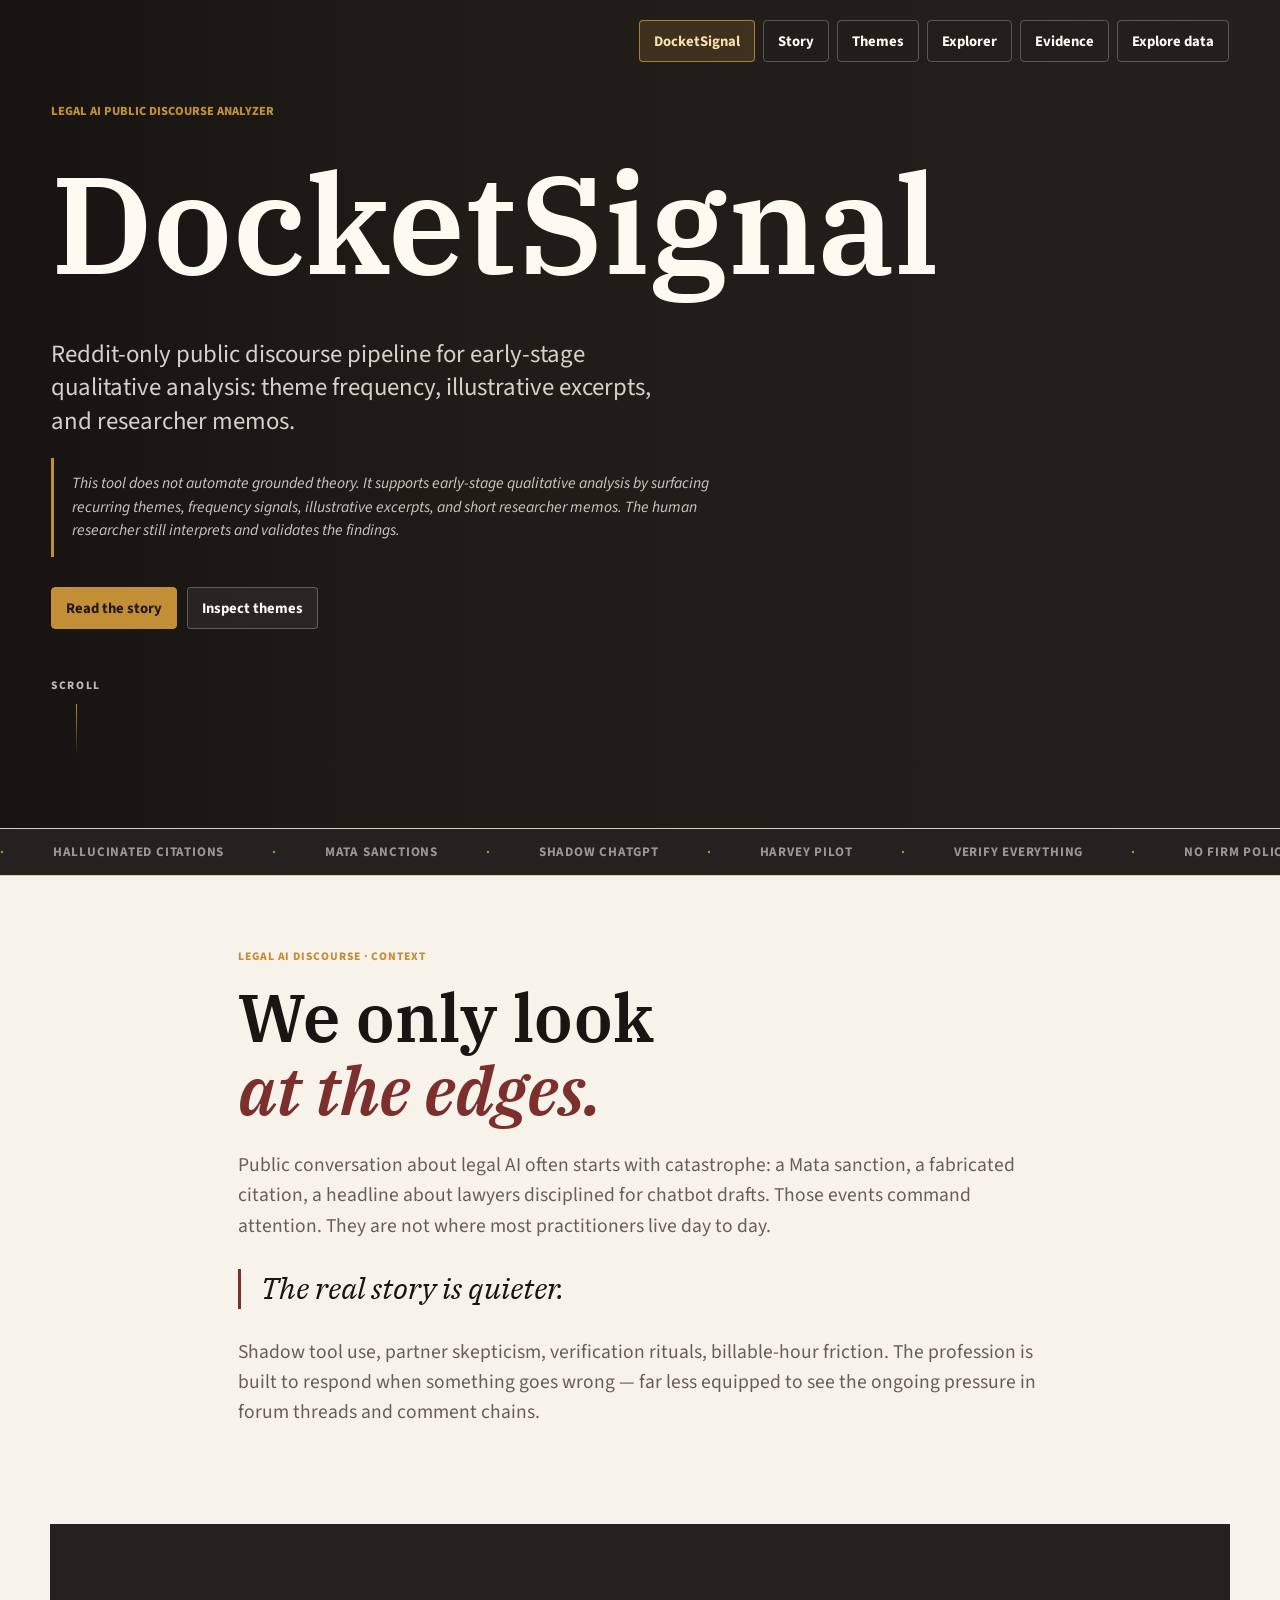
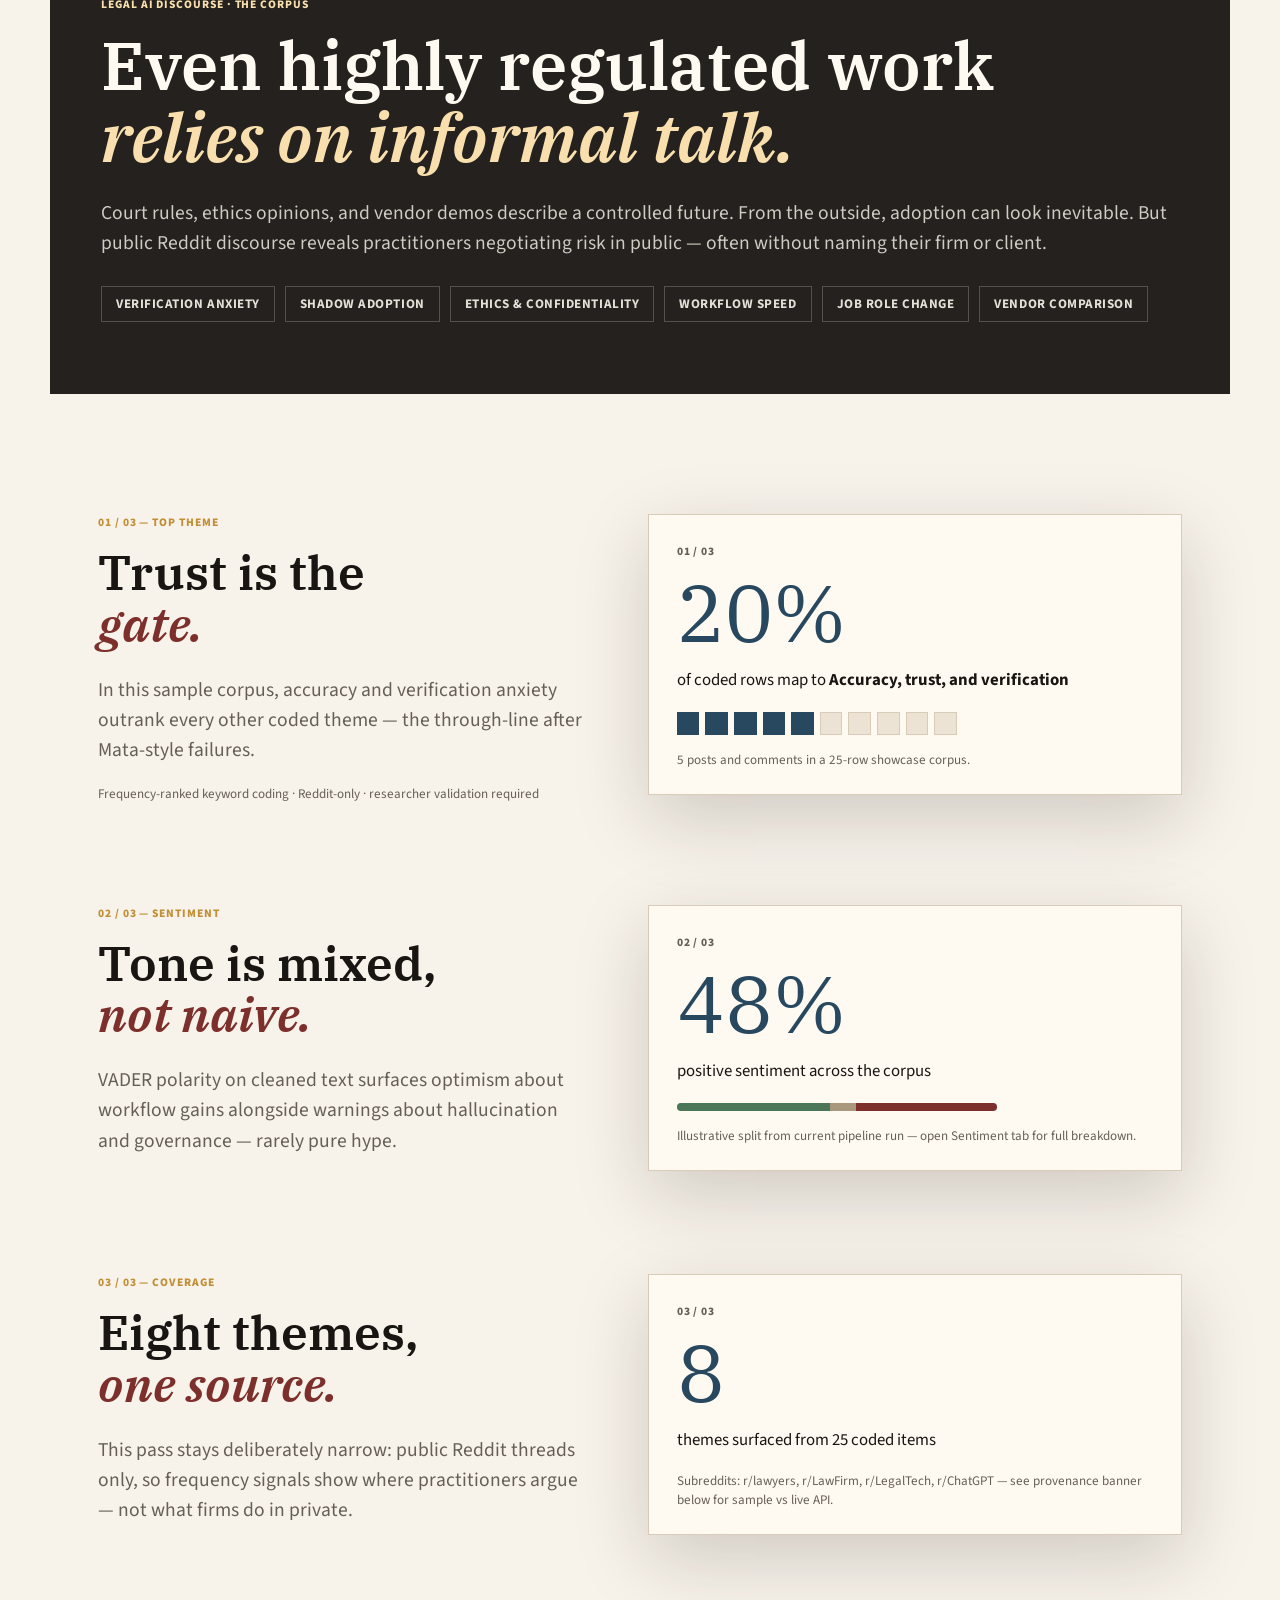
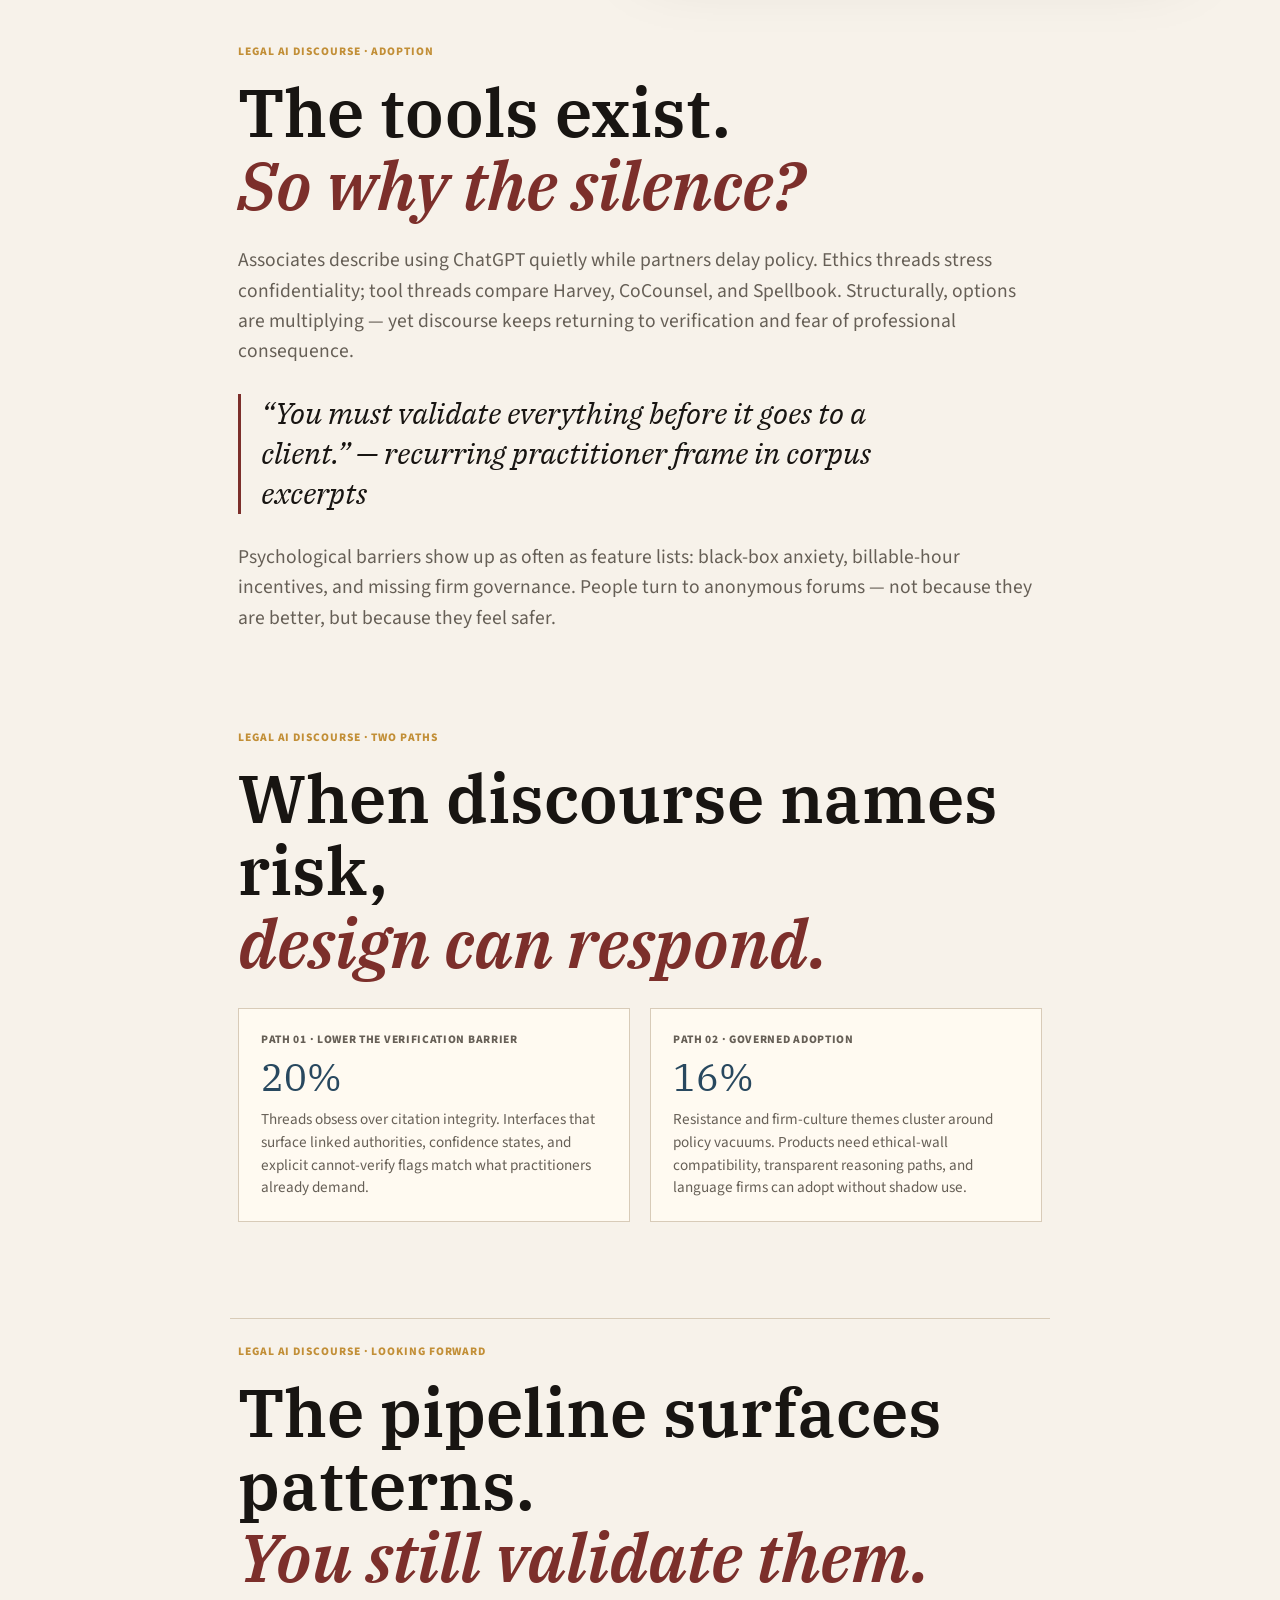
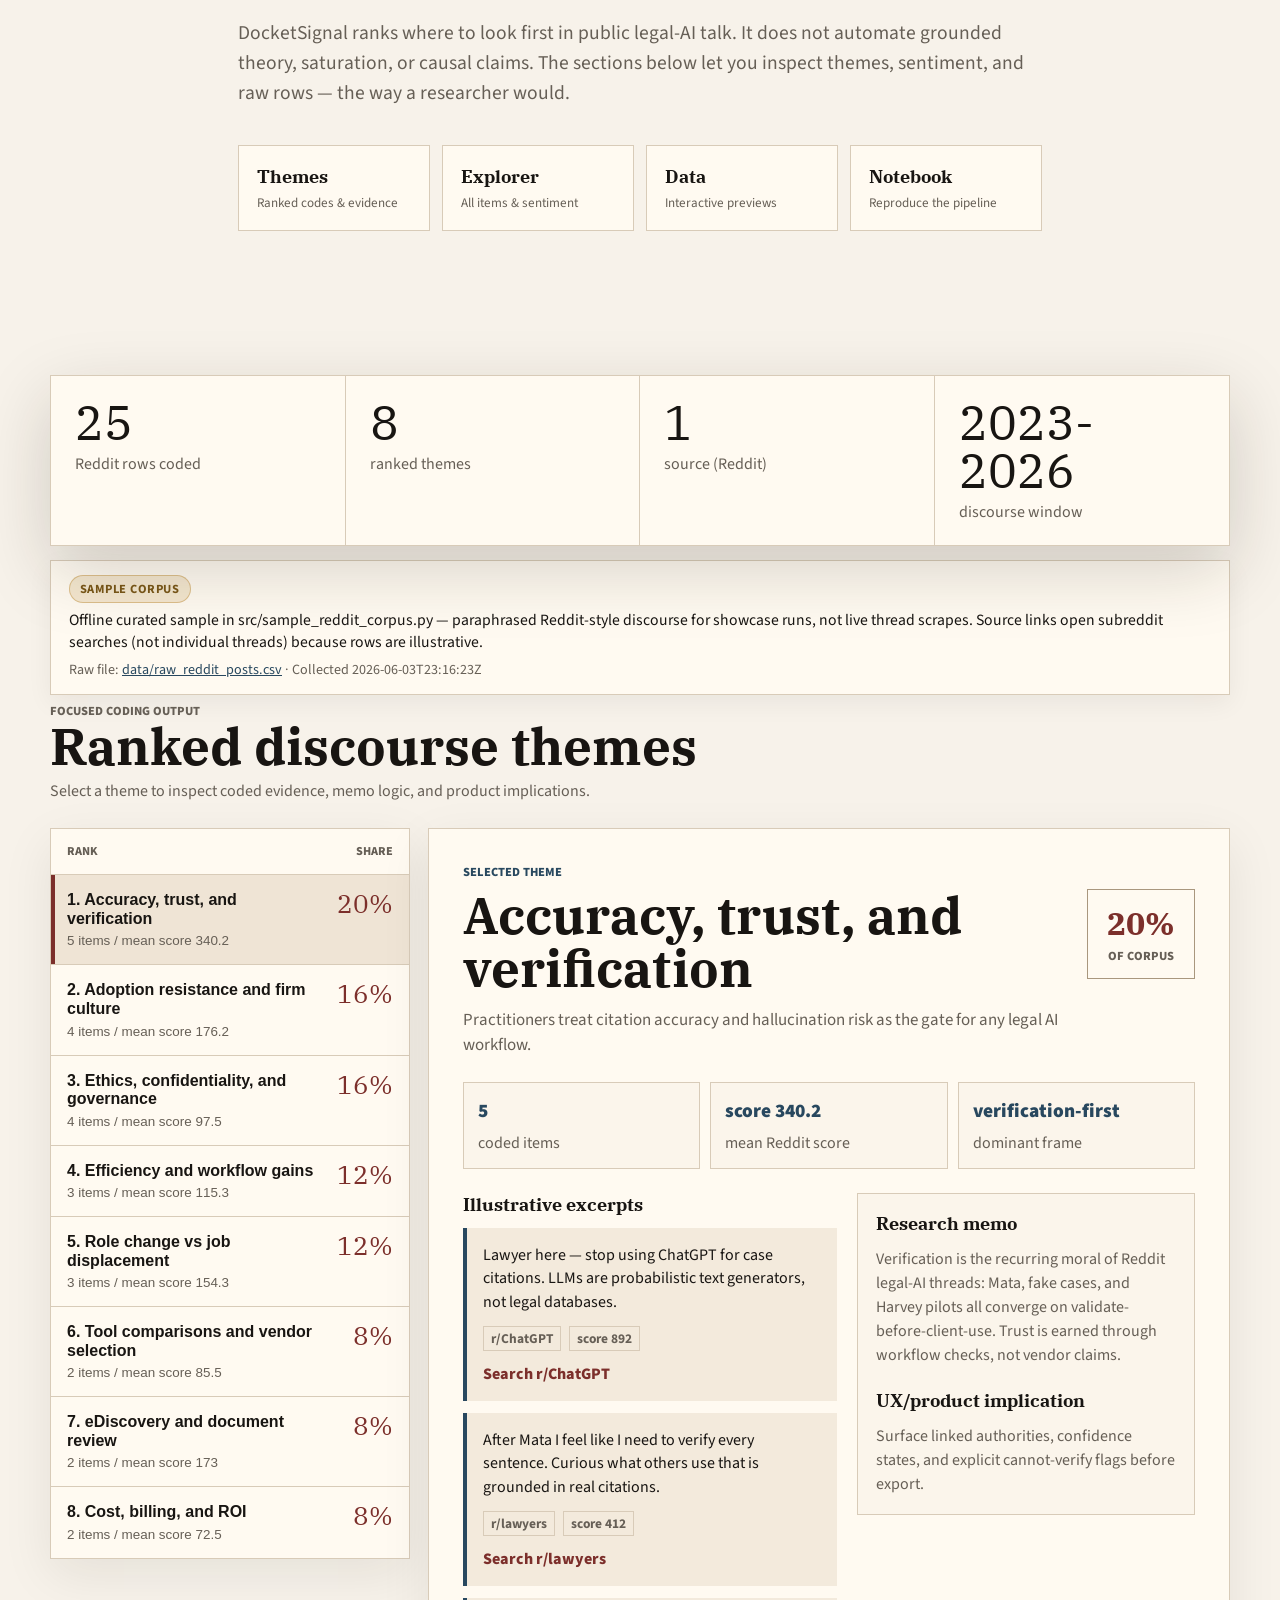
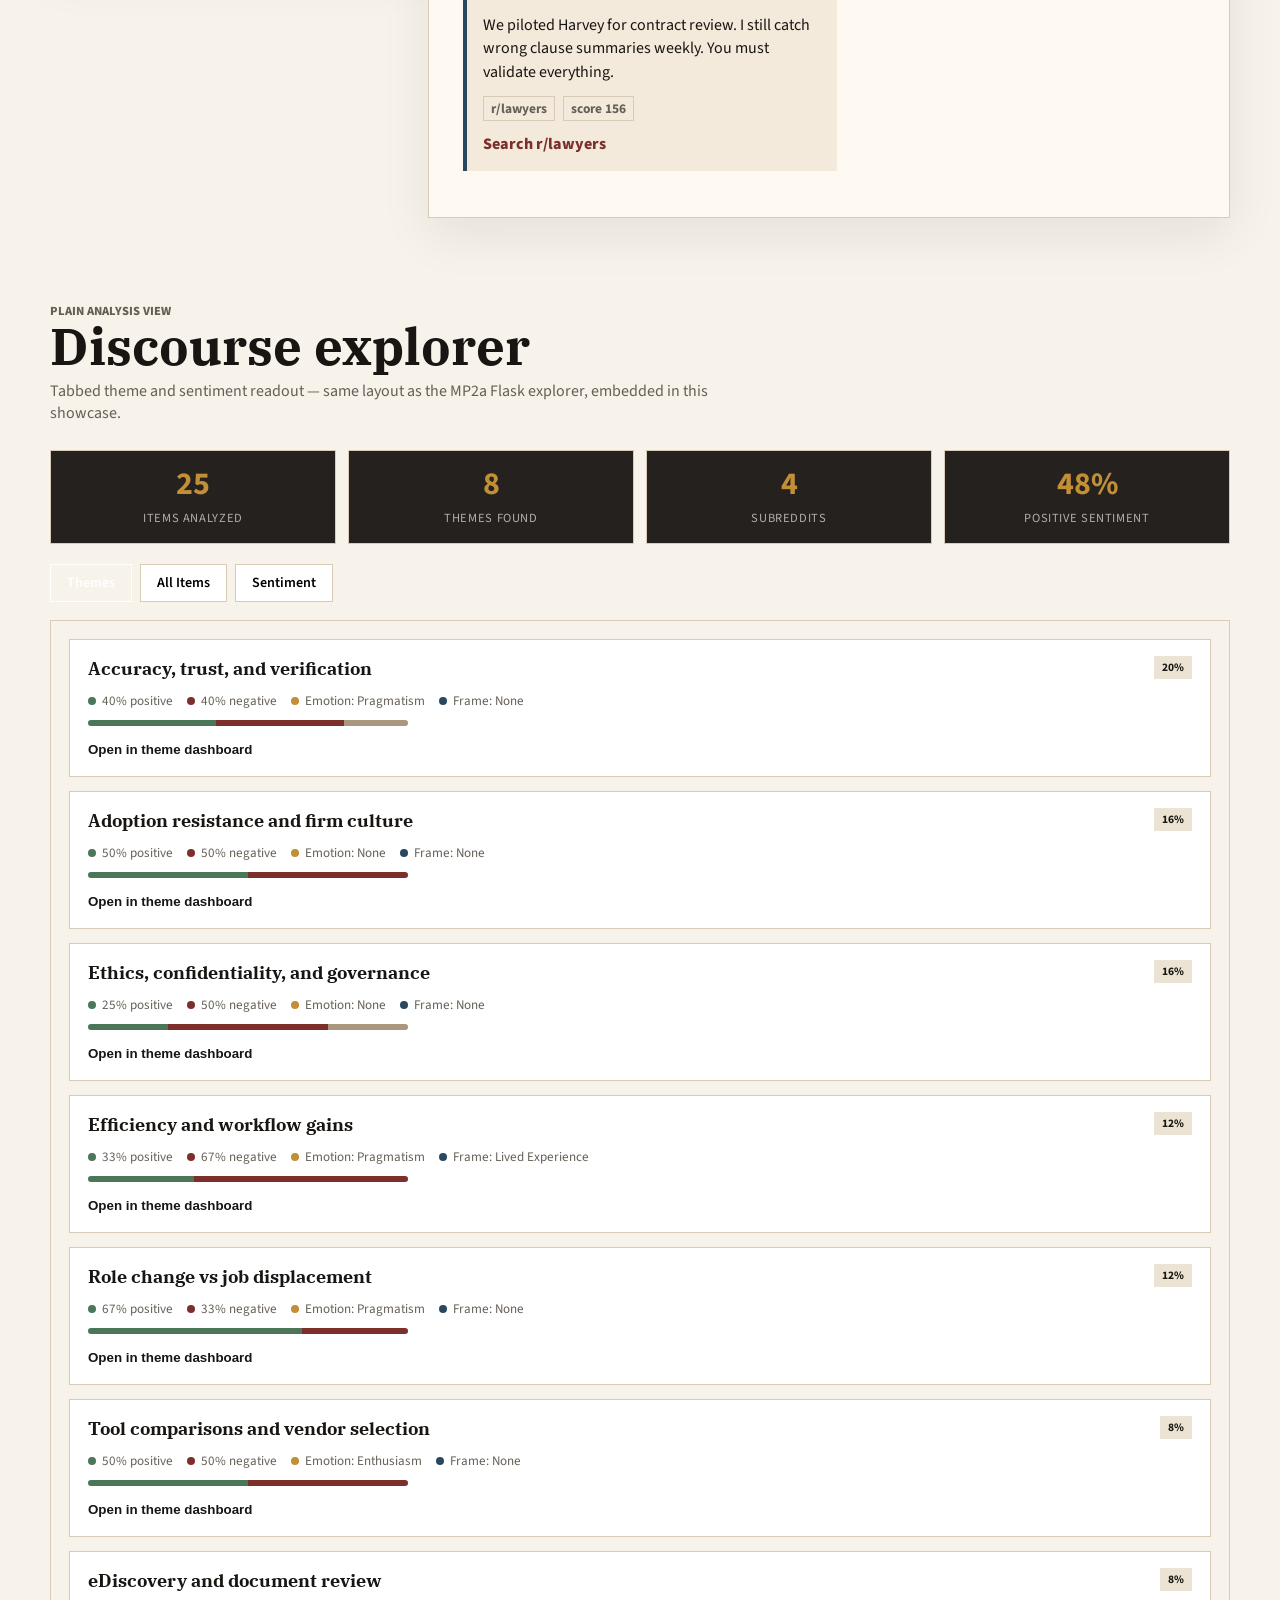
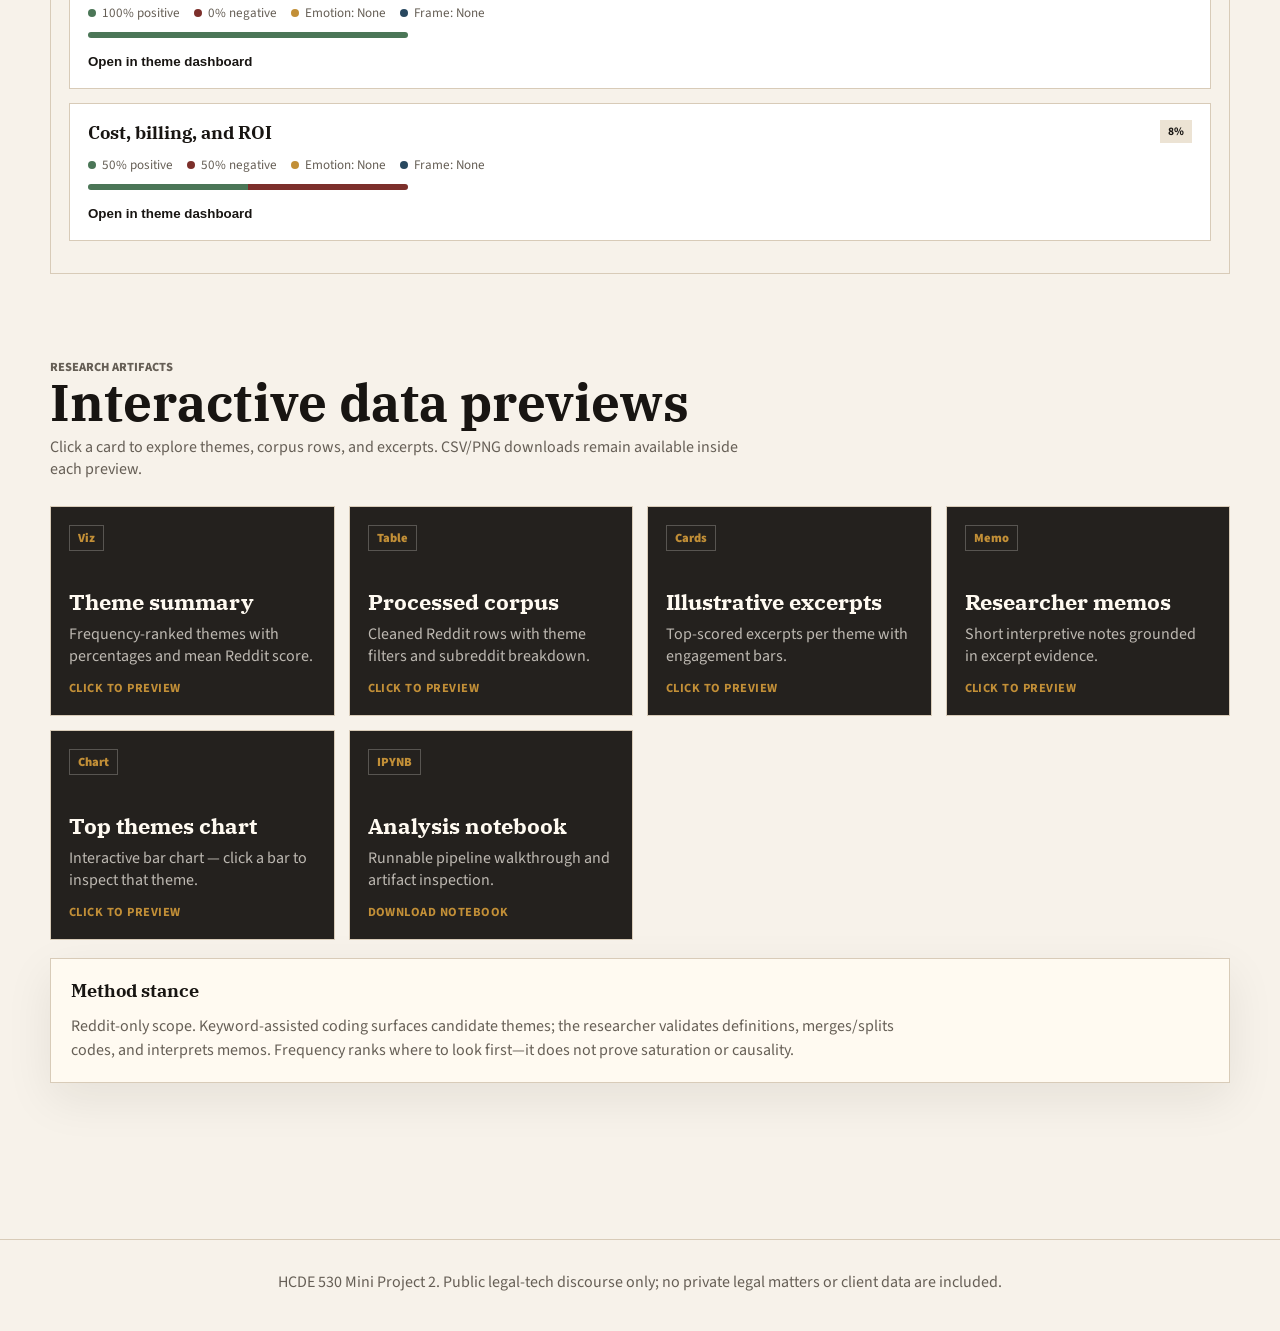
==== index.html @ 7309c0c0 "Add Legal AI discourse pipeline and DocketSignal showcase. Ships the Reddit-only qualitative analysi" ====
<!doctype html>
<html lang="en">
  <head>
    <meta charset="utf-8">
    <meta name="viewport" content="width=device-width, initial-scale=1">
    <title>DocketSignal | Legal AI Public Discourse Analyzer</title>
    <link rel="preconnect" href="https://fonts.googleapis.com">
    <link rel="preconnect" href="https://fonts.gstatic.com" crossorigin>
    <link href="https://fonts.googleapis.com/css2?family=IBM+Plex+Serif:wght@500;600&family=Source+Sans+3:wght@400;500;600;700&display=swap" rel="stylesheet">
    <link rel="stylesheet" href="styles.css">
  </head>
  <body>
    <header class="hero">
      <div class="hero__image" aria-hidden="true"></div>
      <nav class="topbar" aria-label="Project navigation">
        <a class="brand-link" href="../README.md">DocketSignal</a>
        <a href="#story">Story</a>
        <a href="#themes">Themes</a>
        <a href="#discourse-explorer">Explorer</a>
        <a href="#evidence">Evidence</a>
        <a href="#explore">Explore data</a>
      </nav>
      <section class="hero__content">
        <p class="eyebrow">Legal AI Public Discourse Analyzer</p>
        <h1>DocketSignal</h1>
        <p class="lede">Reddit-only public discourse pipeline for early-stage qualitative analysis: theme frequency, illustrative excerpts, and researcher memos.</p>
        <blockquote class="method-quote">This tool does not automate grounded theory. It supports early-stage qualitative analysis by surfacing recurring themes, frequency signals, illustrative excerpts, and short researcher memos. The human researcher still interprets and validates the findings.</blockquote>
        <div class="hero__actions">
          <a class="button button--primary" href="#story">Read the story</a>
          <a class="button button--secondary" href="#themes">Inspect themes</a>
        </div>
        <a class="hero__scroll" href="#story" aria-label="Scroll to story">
          <span>Scroll</span>
          <span class="hero__scroll-line" aria-hidden="true"></span>
        </a>
      </section>
    </header>

    <div class="scrolly-marquee" aria-hidden="true">
      <div class="scrolly-marquee__track"></div>
    </div>

    <section class="scrolly-story" id="story" aria-label="Scroll narrative">
      <div class="scrolly-story__inner">
        <article class="scrolly-step scrolly-reveal">
          <p class="scrolly-kicker">Legal AI discourse · Context</p>
          <h2 class="scrolly-headline">We only look<br><em>at the edges.</em></h2>
          <p class="scrolly-body">Public conversation about legal AI often starts with catastrophe: a Mata sanction, a fabricated citation, a headline about lawyers disciplined for chatbot drafts. Those events command attention. They are not where most practitioners live day to day.</p>
          <blockquote class="scrolly-pullquote">The real story is quieter.</blockquote>
          <p class="scrolly-body">Shadow tool use, partner skepticism, verification rituals, billable-hour friction. The profession is built to respond when something goes wrong — far less equipped to see the ongoing pressure in forum threads and comment chains.</p>
        </article>

        <article class="scrolly-step scrolly-step--dark scrolly-reveal">
          <p class="scrolly-kicker">Legal AI discourse · The corpus</p>
          <h2 class="scrolly-headline">Even highly regulated work<br><em>relies on informal talk.</em></h2>
          <p class="scrolly-body">Court rules, ethics opinions, and vendor demos describe a controlled future. From the outside, adoption can look inevitable. But public Reddit discourse reveals practitioners negotiating risk in public — often without naming their firm or client.</p>
          <ul class="scrolly-wordlist">
            <li>verification anxiety</li>
            <li>shadow adoption</li>
            <li>ethics & confidentiality</li>
            <li>workflow speed</li>
            <li>job role change</li>
            <li>vendor comparison</li>
          </ul>
        </article>

        <div class="scrolly-pair scrolly-reveal">
          <div class="scrolly-pair__sticky">
            <p class="scrolly-kicker">01 / 03 — Top theme</p>
            <h2 class="scrolly-headline scrolly-headline--compact">Trust is the<br><em>gate.</em></h2>
            <p class="scrolly-body">In this sample corpus, accuracy and verification anxiety outrank every other coded theme — the through-line after Mata-style failures.</p>
            <p class="scrolly-meta">Frequency-ranked keyword coding · Reddit-only · researcher validation required</p>
          </div>
          <div class="scrolly-pair__panels">
            <article class="scrolly-stat-card">
              <p class="scrolly-stat-card__index">01 / 03</p>
              <p class="scrolly-stat-card__value" data-scrolly="data-top-theme-pct">20%</p>
              <p class="scrolly-stat-card__label">of coded rows map to <strong data-scrolly="data-top-theme-label">Accuracy, trust, and verification</strong></p>
              <div class="scrolly-stat-card__grid" id="scrolly-theme-grid"></div>
              <p class="scrolly-stat-card__note"><span data-scrolly="data-top-theme-count">5</span> posts and comments in a <span data-scrolly="data-items">25</span>-row showcase corpus.</p>
            </article>
          </div>
        </div>

        <div class="scrolly-pair scrolly-reveal">
          <div class="scrolly-pair__sticky">
            <p class="scrolly-kicker">02 / 03 — Sentiment</p>
            <h2 class="scrolly-headline scrolly-headline--compact">Tone is mixed,<br><em>not naive.</em></h2>
            <p class="scrolly-body">VADER polarity on cleaned text surfaces optimism about workflow gains alongside warnings about hallucination and governance — rarely pure hype.</p>
          </div>
          <div class="scrolly-pair__panels">
            <article class="scrolly-stat-card">
              <p class="scrolly-stat-card__index">02 / 03</p>
              <p class="scrolly-stat-card__value"><span data-count-to="48" data-count-suffix="%" data-scrolly="data-sentiment">48%</span></p>
              <p class="scrolly-stat-card__label">positive sentiment across the corpus</p>
              <div class="scrolly-sent-bar" aria-hidden="true">
                <span class="pos" style="width:48%"></span>
                <span class="neu" style="width:32%"></span>
                <span class="neg" style="width:20%"></span>
              </div>
              <p class="scrolly-stat-card__note">Illustrative split from current pipeline run — open Sentiment tab for full breakdown.</p>
            </article>
          </div>
        </div>

        <div class="scrolly-pair scrolly-reveal">
          <div class="scrolly-pair__sticky">
            <p class="scrolly-kicker">03 / 03 — Coverage</p>
            <h2 class="scrolly-headline scrolly-headline--compact">Eight themes,<br><em>one source.</em></h2>
            <p class="scrolly-body">This pass stays deliberately narrow: public Reddit threads only, so frequency signals show where practitioners argue — not what firms do in private.</p>
          </div>
          <div class="scrolly-pair__panels">
            <article class="scrolly-stat-card">
              <p class="scrolly-stat-card__index">03 / 03</p>
              <p class="scrolly-stat-card__value"><span data-count-to="8" data-scrolly="data-themes">8</span></p>
              <p class="scrolly-stat-card__label">themes surfaced from <span data-count-to="25" data-scrolly="data-items">25</span> coded items</p>
              <p class="scrolly-stat-card__note">Subreddits: r/lawyers, r/LawFirm, r/LegalTech, r/ChatGPT — see provenance banner below for sample vs live API.</p>
            </article>
          </div>
        </div>

        <article class="scrolly-step scrolly-reveal">
          <p class="scrolly-kicker">Legal AI discourse · Adoption</p>
          <h2 class="scrolly-headline">The tools exist.<br><em>So why the silence?</em></h2>
          <p class="scrolly-body">Associates describe using ChatGPT quietly while partners delay policy. Ethics threads stress confidentiality; tool threads compare Harvey, CoCounsel, and Spellbook. Structurally, options are multiplying — yet discourse keeps returning to verification and fear of professional consequence.</p>
          <blockquote class="scrolly-pullquote scrolly-pullquote--wide">“You must validate everything before it goes to a client.” — recurring practitioner frame in corpus excerpts</blockquote>
          <p class="scrolly-body">Psychological barriers show up as often as feature lists: black-box anxiety, billable-hour incentives, and missing firm governance. People turn to anonymous forums — not because they are better, but because they feel safer.</p>
        </article>

        <article class="scrolly-step scrolly-step--split scrolly-reveal">
          <p class="scrolly-kicker">Legal AI discourse · Two paths</p>
          <h2 class="scrolly-headline">When discourse names risk,<br><em>design can respond.</em></h2>
          <div class="scrolly-paths">
            <div class="scrolly-path">
              <p class="scrolly-path__label">Path 01 · Lower the verification barrier</p>
              <p class="scrolly-path__stat" data-scrolly="path-accuracy-pct">20%</p>
              <p class="scrolly-path__text">Threads obsess over citation integrity. Interfaces that surface linked authorities, confidence states, and explicit cannot-verify flags match what practitioners already demand.</p>
            </div>
            <div class="scrolly-path">
              <p class="scrolly-path__label">Path 02 · Governed adoption</p>
              <p class="scrolly-path__stat" data-scrolly="path-adoption-pct">16%</p>
              <p class="scrolly-path__text">Resistance and firm-culture themes cluster around policy vacuums. Products need ethical-wall compatibility, transparent reasoning paths, and language firms can adopt without shadow use.</p>
            </div>
          </div>
        </article>

        <article class="scrolly-step scrolly-step--closing scrolly-reveal">
          <p class="scrolly-kicker">Legal AI discourse · Looking forward</p>
          <h2 class="scrolly-headline">The pipeline surfaces patterns.<br><em>You still validate them.</em></h2>
          <p class="scrolly-body">DocketSignal ranks where to look first in public legal-AI talk. It does not automate grounded theory, saturation, or causal claims. The sections below let you inspect themes, sentiment, and raw rows — the way a researcher would.</p>
          <nav class="scrolly-cta" aria-label="Jump to analysis tools">
            <a href="#themes"><strong>Themes</strong><span>Ranked codes & evidence</span></a>
            <a href="#discourse-explorer"><strong>Explorer</strong><span>All items & sentiment</span></a>
            <a href="#explore"><strong>Data</strong><span>Interactive previews</span></a>
            <a href="notebooks/legal_ai_discourse_analysis.ipynb"><strong>Notebook</strong><span>Reproduce the pipeline</span></a>
          </nav>
        </article>
      </div>
    </section>

    <main>
      <section class="stats-strip" aria-label="Corpus statistics">
        <article>
          <span id="stat-items">25</span>
          <p>Reddit rows coded</p>
        </article>
        <article>
          <span id="stat-themes">8</span>
          <p>ranked themes</p>
        </article>
        <article>
          <span id="stat-sources">1</span>
          <p>source (Reddit)</p>
        </article>
        <article>
          <span>2023-2026</span>
          <p>discourse window</p>
        </article>
      </section>

      <p class="provenance-banner is-sample" id="provenance-banner" aria-live="polite">
        <span class="provenance-badge" id="provenance-label">Sample corpus</span>
        <span class="provenance-detail" id="provenance-detail">
          Offline curated sample in src/sample_reddit_corpus.py — paraphrased Reddit-style discourse for showcase runs.
        </span>
        <span class="provenance-meta">
          Raw file: <a href="data/raw_reddit_posts.csv">data/raw_reddit_posts.csv</a>
          · Collected <span id="provenance-collected">—</span>
        </span>
      </p>

      <section class="dashboard" id="themes">
        <div class="section-heading">
          <p class="eyebrow">Focused coding output</p>
          <h2>Ranked discourse themes</h2>
          <p>Select a theme to inspect coded evidence, memo logic, and product implications.</p>
        </div>

        <div class="dashboard__grid">
          <aside class="theme-list" aria-label="Theme ranking">
            <div class="panel-title">
              <span>Rank</span>
              <span>Share</span>
            </div>
            <div id="theme-list"></div>
          </aside>

          <section class="theme-detail" id="evidence" aria-live="polite">
            <div class="detail-kicker">Selected theme</div>
            <div class="detail-head">
              <div>
                <h2 id="detail-title">Accuracy, trust, and verification anxiety</h2>
                <p id="detail-statement"></p>
              </div>
              <div class="share-badge">
                <strong id="detail-percent"></strong>
                <span>of corpus</span>
              </div>
            </div>

            <div class="signal-grid">
              <article>
                <span id="detail-count"></span>
                <p>coded items</p>
              </article>
              <article>
                <span id="detail-sentiment"></span>
                <p>mean Reddit score</p>
              </article>
              <article>
                <span id="detail-frame"></span>
                <p>dominant frame</p>
              </article>
            </div>

            <div class="evidence-layout">
              <section>
                <h3>Illustrative excerpts</h3>
                <div id="evidence-list"></div>
              </section>
              <section class="memo-panel">
                <h3>Research memo</h3>
                <p id="memo-text"></p>
                <h3>UX/product implication</h3>
                <p id="implication-text"></p>
              </section>
            </div>
          </section>
        </div>
      </section>

      <section class="discourse-explorer" id="discourse-explorer">
        <div class="section-heading">
          <p class="eyebrow">Plain analysis view</p>
          <h2>Discourse explorer</h2>
          <p>Tabbed theme and sentiment readout — same layout as the MP2a Flask explorer, embedded in this showcase.</p>
        </div>

        <div class="explorer-stats" aria-label="Explorer summary">
          <article>
            <span id="explorer-stat-items">—</span>
            <p>items analyzed</p>
          </article>
          <article>
            <span id="explorer-stat-themes">—</span>
            <p>themes found</p>
          </article>
          <article>
            <span id="explorer-stat-sources">—</span>
            <p>subreddits</p>
          </article>
          <article>
            <span id="explorer-stat-sentiment">—</span>
            <p>positive sentiment</p>
          </article>
        </div>

        <nav class="explorer-tabs" aria-label="Explorer views"></nav>
        <div class="explorer-panel" id="explorer-panel"></div>
      </section>

      <section class="downloads" id="explore">
        <div class="section-heading">
          <p class="eyebrow">Research artifacts</p>
          <h2>Interactive data previews</h2>
          <p>Click a card to explore themes, corpus rows, and excerpts. CSV/PNG downloads remain available inside each preview.</p>
        </div>
        <div class="download-grid preview-grid">
          <button type="button" class="download-card preview-card" data-preview="theme_summary">
            <span>Viz</span>
            <strong>Theme summary</strong>
            <p>Frequency-ranked themes with percentages and mean Reddit score.</p>
          </button>
          <button type="button" class="download-card preview-card" data-preview="processed_corpus">
            <span>Table</span>
            <strong>Processed corpus</strong>
            <p>Cleaned Reddit rows with theme filters and subreddit breakdown.</p>
          </button>
          <button type="button" class="download-card preview-card" data-preview="illustrative_excerpts">
            <span>Cards</span>
            <strong>Illustrative excerpts</strong>
            <p>Top-scored excerpts per theme with engagement bars.</p>
          </button>
          <button type="button" class="download-card preview-card" data-preview="memos">
            <span>Memo</span>
            <strong>Researcher memos</strong>
            <p>Short interpretive notes grounded in excerpt evidence.</p>
          </button>
          <button type="button" class="download-card preview-card" data-preview="chart">
            <span>Chart</span>
            <strong>Top themes chart</strong>
            <p>Interactive bar chart — click a bar to inspect that theme.</p>
          </button>
          <a class="download-card preview-card preview-card--link" href="notebooks/legal_ai_discourse_analysis.ipynb" download>
            <span>IPYNB</span>
            <strong>Analysis notebook</strong>
            <p>Runnable pipeline walkthrough and artifact inspection.</p>
          </a>
        </div>

        <div class="method-note">
          <h3>Method stance</h3>
          <p>Reddit-only scope. Keyword-assisted coding surfaces candidate themes; the researcher validates definitions, merges/splits codes, and interprets memos. Frequency ranks where to look first—it does not prove saturation or causality.</p>
        </div>
      </section>
    </main>

    <footer>
      <p>HCDE 530 Mini Project 2. Public legal-tech discourse only; no private legal matters or client data are included.</p>
    </footer>

    <div class="preview-modal" id="preview-modal" hidden role="dialog" aria-modal="true" aria-labelledby="preview-modal-title">
      <div class="preview-modal__panel">
        <header class="preview-modal__head">
          <h2 id="preview-modal-title">Preview</h2>
          <button type="button" class="preview-modal__close" id="preview-modal-close" aria-label="Close preview">×</button>
        </header>
        <div class="preview-modal__body" id="preview-modal-body"></div>
        <footer class="preview-modal__foot">
          <a id="preview-modal-download" href="#" download>Download file</a>
        </footer>
      </div>
    </div>

    <script src="https://cdn.plot.ly/plotly-2.35.2.min.js"></script>
    <script src="provenance.js"></script>
    <script src="showcase-data.js"></script>
    <script src="links.js"></script>
    <script src="app.js"></script>
    <script src="preview.js"></script>
    <script src="explorer.js"></script>
    <script src="scrolly.js"></script>
  </body>
</html>
---- styles.css ----
:root {
  --ink: #181512;
  --muted: #665f56;
  --paper: #f7f2ea;
  --paper-strong: #fffaf1;
  --line: #d8cbb8;
  --line-strong: #a9977e;
  --charcoal: #24211e;
  --oxblood: #7c2f2b;
  --blueprint: #28485f;
  --gold: #c28f37;
  --green: #4b7657;
  --shadow: 0 24px 70px rgba(31, 25, 18, 0.18);
}

* {
  box-sizing: border-box;
}

html {
  scroll-behavior: smooth;
}

body {
  margin: 0;
  background: var(--paper);
  color: var(--ink);
  font-family: "Source Sans 3", Georgia, serif;
}

a {
  color: inherit;
}

.hero {
  min-height: 92vh;
  position: relative;
  display: grid;
  align-items: end;
  overflow: hidden;
  background: var(--charcoal);
}

.hero__image {
  position: absolute;
  inset: 0;
  background:
    linear-gradient(90deg, rgba(22, 18, 15, 0.94) 0%, rgba(31, 27, 23, 0.84) 38%, rgba(31, 27, 23, 0.14) 100%),
    url("../showcase-assets/legal-ai-discourse-showcase-hero.png") center / cover;
  transform: scale(1.01);
}

.topbar {
  position: absolute;
  top: 0;
  left: 0;
  right: 0;
  z-index: 2;
  display: flex;
  justify-content: flex-end;
  gap: 8px;
  padding: 20px clamp(18px, 4vw, 56px);
}

.topbar a,
.button {
  min-height: 42px;
  display: inline-flex;
  align-items: center;
  justify-content: center;
  border: 1px solid rgba(255, 250, 241, 0.26);
  border-radius: 4px;
  padding: 9px 14px;
  color: var(--paper-strong);
  text-decoration: none;
  font-size: 0.92rem;
  font-weight: 700;
  transition: transform 160ms ease, background 160ms ease, border-color 160ms ease;
}

.topbar a:hover,
.button:hover {
  transform: translateY(-1px);
  border-color: rgba(255, 250, 241, 0.62);
  background: rgba(255, 250, 241, 0.08);
}

.topbar .brand-link {
  background: rgba(194, 143, 55, 0.18);
  border-color: rgba(194, 143, 55, 0.82);
  color: #f8dfad;
}

.hero__content {
  position: relative;
  z-index: 1;
  width: min(820px, calc(100% - 36px));
  padding: 0 clamp(18px, 4vw, 56px) 72px;
  color: var(--paper-strong);
}

.eyebrow {
  margin: 0 0 12px;
  color: var(--gold);
  font-size: 0.78rem;
  font-weight: 800;
  letter-spacing: 0;
  text-transform: uppercase;
}

h1,
h2,
h3 {
  font-family: "IBM Plex Serif", Georgia, serif;
  letter-spacing: 0;
}

h1 {
  max-width: 760px;
  margin: 0;
  font-size: clamp(3rem, 11vw, 8.6rem);
  line-height: 1.32;
  font-weight: 600;
}

.lede {
  max-width: 620px;
  margin: 24px 0 0;
  color: rgba(255, 250, 241, 0.82);
  font-size: clamp(1.2rem, 2.2vw, 1.55rem);
  line-height: 1.35;
}

.method-quote {
  max-width: 680px;
  margin: 20px 0 0;
  padding: 14px 18px;
  border-left: 3px solid var(--gold);
  color: rgba(255, 250, 241, 0.78);
  font-size: 0.98rem;
  line-height: 1.5;
  font-style: italic;
}

.hero__actions {
  display: flex;
  flex-wrap: wrap;
  gap: 10px;
  margin-top: 30px;
}

.button--primary {
  background: var(--gold);
  border-color: var(--gold);
  color: #20170b;
}

.button--secondary {
  background: rgba(255, 250, 241, 0.06);
}

.hero__scroll {
  display: inline-flex;
  flex-direction: column;
  align-items: center;
  gap: 10px;
  margin-top: 48px;
  color: rgba(255, 250, 241, 0.72);
  text-decoration: none;
  font-size: 0.72rem;
  font-weight: 800;
  letter-spacing: 0.14em;
  text-transform: uppercase;
}

.hero__scroll-line {
  width: 1px;
  height: 52px;
  background: linear-gradient(180deg, var(--gold), transparent);
  animation: scroll-hint 1.8s ease-in-out infinite;
}

@keyframes scroll-hint {
  0%, 100% { opacity: 0.35; transform: scaleY(0.65); transform-origin: top; }
  50% { opacity: 1; transform: scaleY(1); }
}

.scrolly-marquee {
  overflow: hidden;
  border-block: 1px solid var(--line);
  background: var(--charcoal);
  padding: 14px 0;
}

.scrolly-marquee__track {
  display: flex;
  gap: 48px;
  width: max-content;
  animation: marquee 42s linear infinite;
  color: rgba(255, 250, 241, 0.55);
  font-size: 0.82rem;
  font-weight: 700;
  letter-spacing: 0.06em;
  text-transform: uppercase;
}

.scrolly-marquee__track span {
  flex-shrink: 0;
}

.scrolly-marquee__track span::before {
  content: "·";
  margin-right: 48px;
  color: var(--gold);
}

@keyframes marquee {
  from { transform: translateX(0); }
  to { transform: translateX(-50%); }
}

.scrolly-story {
  background: var(--paper);
  color: var(--ink);
}

.scrolly-story__inner {
  width: min(1180px, calc(100% - 32px));
  margin: 0 auto;
  padding: 72px 0 96px;
}

.scrolly-step {
  max-width: 820px;
  margin: 0 auto 96px;
  padding: 0 8px;
}

.scrolly-step--dark {
  max-width: none;
  margin-bottom: 120px;
  padding: 72px clamp(18px, 4vw, 56px);
  background: var(--charcoal);
  color: var(--paper-strong);
}

.scrolly-step--dark .scrolly-body,
.scrolly-step--dark .scrolly-meta {
  color: rgba(255, 250, 241, 0.78);
}

.scrolly-step--closing {
  margin-bottom: 0;
  padding-top: 24px;
  border-top: 1px solid var(--line);
}

.scrolly-kicker {
  margin: 0 0 16px;
  color: var(--gold);
  font-size: 0.72rem;
  font-weight: 800;
  letter-spacing: 0.08em;
  text-transform: uppercase;
}

.scrolly-step--dark .scrolly-kicker {
  color: #f8dfad;
}

.scrolly-headline {
  margin: 0 0 24px;
  font-family: "IBM Plex Serif", Georgia, serif;
  font-size: clamp(2.4rem, 6vw, 4.2rem);
  line-height: 1.08;
  font-weight: 600;
}

.scrolly-headline em {
  font-style: italic;
  color: var(--oxblood);
}

.scrolly-step--dark .scrolly-headline em {
  color: #f8dfad;
}

.scrolly-headline--compact {
  font-size: clamp(2rem, 4.5vw, 3rem);
}

.scrolly-body {
  margin: 0 0 18px;
  font-size: clamp(1.05rem, 2vw, 1.22rem);
  line-height: 1.55;
  color: var(--muted);
}

.scrolly-pullquote {
  margin: 28px 0;
  padding: 0 0 0 20px;
  border-left: 3px solid var(--oxblood);
  font-family: "IBM Plex Serif", Georgia, serif;
  font-size: clamp(1.35rem, 3vw, 1.85rem);
  line-height: 1.35;
  font-style: italic;
  color: var(--ink);
}

.scrolly-pullquote--wide {
  max-width: 720px;
}

.scrolly-wordlist {
  display: flex;
  flex-wrap: wrap;
  gap: 10px;
  margin: 28px 0 0;
  padding: 0;
  list-style: none;
}

.scrolly-wordlist li {
  border: 1px solid rgba(255, 250, 241, 0.22);
  padding: 8px 14px;
  font-size: 0.82rem;
  font-weight: 700;
  letter-spacing: 0.04em;
  text-transform: uppercase;
  color: rgba(255, 250, 241, 0.88);
}

.scrolly-pair {
  display: grid;
  grid-template-columns: minmax(260px, 1fr) minmax(300px, 1.1fr);
  gap: clamp(24px, 5vw, 64px);
  align-items: start;
  margin: 0 auto 100px;
  max-width: 1100px;
  padding: 0 8px;
}

.scrolly-pair__sticky {
  position: sticky;
  top: 88px;
}

.scrolly-meta {
  margin: 20px 0 0;
  font-size: 0.82rem;
  line-height: 1.45;
  color: var(--muted);
}

.scrolly-stat-card {
  border: 1px solid var(--line);
  background: var(--paper-strong);
  padding: 28px 28px 24px;
  box-shadow: var(--shadow);
}

.scrolly-stat-card__index {
  margin: 0 0 12px;
  font-size: 0.72rem;
  font-weight: 800;
  letter-spacing: 0.08em;
  text-transform: uppercase;
  color: var(--muted);
}

.scrolly-stat-card__value {
  margin: 0;
  font-family: "IBM Plex Serif", Georgia, serif;
  font-size: clamp(3rem, 8vw, 5rem);
  line-height: 1;
  color: var(--blueprint);
}

.scrolly-stat-card__label {
  margin: 16px 0 20px;
  font-size: 1.05rem;
  line-height: 1.45;
  color: var(--ink);
}

.scrolly-stat-card__note {
  margin: 16px 0 0;
  font-size: 0.82rem;
  line-height: 1.45;
  color: var(--muted);
}

.scrolly-stat-card__grid {
  display: grid;
  grid-template-columns: repeat(10, 1fr);
  gap: 6px;
  max-width: 280px;
}

.scrolly-grid-cell {
  aspect-ratio: 1;
  border: 1px solid var(--line);
  background: #ece3d4;
}

.scrolly-grid-cell.is-on {
  background: var(--blueprint);
  border-color: var(--blueprint);
}

.scrolly-sent-bar {
  display: flex;
  height: 8px;
  border-radius: 999px;
  overflow: hidden;
  background: #ece3d4;
  max-width: 320px;
}

.scrolly-sent-bar .pos { background: var(--green); }
.scrolly-sent-bar .neu { background: var(--line-strong); }
.scrolly-sent-bar .neg { background: var(--oxblood); }

.scrolly-paths {
  display: grid;
  grid-template-columns: repeat(2, 1fr);
  gap: 20px;
  margin-top: 28px;
}

.scrolly-path {
  border: 1px solid var(--line);
  padding: 22px;
  background: var(--paper-strong);
}

.scrolly-path__label {
  margin: 0 0 10px;
  font-size: 0.72rem;
  font-weight: 800;
  letter-spacing: 0.06em;
  text-transform: uppercase;
  color: var(--muted);
}

.scrolly-path__stat {
  margin: 0 0 12px;
  font-family: "IBM Plex Serif", Georgia, serif;
  font-size: 2.4rem;
  line-height: 1;
  color: var(--blueprint);
}

.scrolly-path__text {
  margin: 0;
  font-size: 0.95rem;
  line-height: 1.5;
  color: var(--muted);
}

.scrolly-cta {
  display: grid;
  grid-template-columns: repeat(4, 1fr);
  gap: 12px;
  margin-top: 36px;
}

.scrolly-cta a {
  display: flex;
  flex-direction: column;
  gap: 6px;
  padding: 18px;
  border: 1px solid var(--line);
  background: var(--paper-strong);
  text-decoration: none;
  transition: border-color 160ms ease, transform 160ms ease;
}

.scrolly-cta a:hover {
  border-color: var(--gold);
  transform: translateY(-2px);
}

.scrolly-cta strong {
  font-family: "IBM Plex Serif", Georgia, serif;
  font-size: 1.15rem;
  color: var(--ink);
}

.scrolly-cta span {
  font-size: 0.82rem;
  color: var(--muted);
}

.scrolly-reveal {
  opacity: 0;
  transform: translateY(28px);
  transition: opacity 0.7s ease, transform 0.7s ease;
}

.scrolly-reveal.is-visible {
  opacity: 1;
  transform: translateY(0);
}

.stats-strip {
  width: min(1180px, calc(100% - 32px));
  margin: 48px auto 0;
  position: relative;
  z-index: 3;
  display: grid;
  grid-template-columns: repeat(4, 1fr);
  background: var(--paper-strong);
  border: 1px solid var(--line);
  box-shadow: var(--shadow);
}

.stats-strip article {
  padding: 22px 24px;
  border-right: 1px solid var(--line);
}

.stats-strip article:last-child {
  border-right: 0;
}

.stats-strip span {
  display: block;
  font-family: "IBM Plex Serif", Georgia, serif;
  font-size: clamp(1.9rem, 4vw, 3rem);
  line-height: 1;
}

.stats-strip p,
.provenance-banner,
.signal-grid p,
.download-card p,
.section-heading p,
footer p {
  margin: 7px 0 0;
  color: var(--muted);
}

.provenance-banner {
  width: min(1180px, calc(100% - 32px));
  margin: 14px auto 0;
  padding: 14px 18px;
  display: grid;
  gap: 6px;
  border: 1px solid var(--line);
  background: var(--paper-strong);
  box-shadow: 0 8px 24px rgba(31, 25, 18, 0.06);
}

.provenance-badge {
  display: inline-block;
  width: fit-content;
  padding: 4px 10px;
  border-radius: 999px;
  font-size: 0.78rem;
  font-weight: 700;
  letter-spacing: 0.04em;
  text-transform: uppercase;
}

.provenance-banner.is-sample .provenance-badge {
  background: rgba(194, 143, 55, 0.18);
  color: #7a5718;
  border: 1px solid rgba(194, 143, 55, 0.45);
}

.provenance-banner.is-live .provenance-badge {
  background: rgba(75, 118, 87, 0.16);
  color: var(--green);
  border: 1px solid rgba(75, 118, 87, 0.4);
}

.provenance-detail {
  margin: 0;
  color: var(--ink);
  font-size: 0.98rem;
  line-height: 1.45;
}

.provenance-meta {
  margin: 0;
  font-size: 0.88rem;
}

.provenance-meta a {
  color: var(--blueprint);
}

main {
  padding: 0 0 72px;
}

.dashboard,
.downloads,
.discourse-explorer {
  width: min(1180px, calc(100% - 32px));
  margin: 0 auto 84px;
}

.section-heading {
  max-width: 720px;
  margin-bottom: 26px;
}

.section-heading h2 {
  margin: 0;
  font-size: clamp(2rem, 4vw, 3.2rem);
  line-height: 1.04;
}

.dashboard__grid {
  display: grid;
  grid-template-columns: minmax(280px, 360px) 1fr;
  gap: 18px;
  align-items: start;
}

.theme-list,
.theme-detail,
.method-note {
  border: 1px solid var(--line);
  background: var(--paper-strong);
  box-shadow: 0 16px 48px rgba(31, 25, 18, 0.08);
}

.panel-title {
  display: flex;
  justify-content: space-between;
  padding: 14px 16px;
  border-bottom: 1px solid var(--line);
  color: var(--muted);
  font-size: 0.76rem;
  font-weight: 800;
  letter-spacing: 0;
  text-transform: uppercase;
}

.theme-button {
  width: 100%;
  display: grid;
  grid-template-columns: 1fr auto;
  gap: 16px;
  border: 0;
  border-bottom: 1px solid var(--line);
  background: transparent;
  color: var(--ink);
  padding: 16px;
  text-align: left;
  cursor: pointer;
}

.theme-button:last-child {
  border-bottom: 0;
}

.theme-button:hover,
.theme-button.is-active {
  background: #efe4d5;
}

.theme-button.is-active {
  box-shadow: inset 4px 0 0 var(--oxblood);
}

.theme-button strong {
  display: block;
  font-size: 1rem;
  line-height: 1.16;
}

.theme-button small {
  display: block;
  margin-top: 5px;
  color: var(--muted);
  font-size: 0.84rem;
}

.theme-button span {
  color: var(--oxblood);
  font-family: "IBM Plex Serif", Georgia, serif;
  font-size: 1.6rem;
  line-height: 1;
}

.theme-detail {
  padding: clamp(20px, 3vw, 34px);
}

.detail-kicker {
  color: var(--blueprint);
  font-weight: 800;
  letter-spacing: 0;
  text-transform: uppercase;
  font-size: 0.78rem;
}

.detail-head {
  display: grid;
  grid-template-columns: 1fr auto;
  gap: 20px;
  align-items: start;
  margin-top: 8px;
}

.detail-head h2 {
  margin: 0;
  font-size: clamp(1.85rem, 4vw, 3.25rem);
  line-height: 1.02;
}

.detail-head p {
  max-width: 720px;
  margin: 14px 0 0;
  color: var(--muted);
  font-size: 1.06rem;
  line-height: 1.48;
}

.share-badge {
  min-width: 108px;
  border: 1px solid var(--line-strong);
  padding: 12px;
  text-align: center;
}

.share-badge strong {
  display: block;
  color: var(--oxblood);
  font-family: "IBM Plex Serif", Georgia, serif;
  font-size: 2rem;
}

.share-badge span {
  color: var(--muted);
  font-size: 0.78rem;
  font-weight: 800;
  letter-spacing: 0;
  text-transform: uppercase;
}

.signal-grid {
  display: grid;
  grid-template-columns: repeat(3, 1fr);
  gap: 10px;
  margin: 24px 0;
}

.signal-grid article {
  border: 1px solid var(--line);
  background: #fbf5eb;
  padding: 14px;
}

.signal-grid span {
  display: block;
  color: var(--blueprint);
  font-weight: 900;
  font-size: 1.2rem;
}

.evidence-layout {
  display: grid;
  grid-template-columns: 1.05fr 0.95fr;
  gap: 20px;
  align-items: start;
}

.evidence-layout h3,
.method-note h3 {
  margin: 0 0 12px;
  font-size: 1.1rem;
}

.excerpt {
  border-left: 4px solid var(--blueprint);
  background: #f3eadc;
  padding: 16px;
  margin-bottom: 12px;
}

.excerpt p {
  margin: 0;
  line-height: 1.46;
}

.excerpt a {
  display: inline-flex;
  margin-top: 12px;
  color: var(--oxblood);
  font-weight: 800;
  text-decoration: none;
}

.source-line {
  display: flex;
  gap: 8px;
  flex-wrap: wrap;
  margin-top: 12px;
  color: var(--muted);
  font-size: 0.84rem;
  font-weight: 700;
}

.source-line span {
  border: 1px solid var(--line);
  padding: 2px 7px;
}

.memo-panel {
  border: 1px solid var(--line);
  background: #fbf5eb;
  padding: 18px;
}

.memo-panel p {
  margin: 0 0 22px;
  color: var(--muted);
  line-height: 1.5;
}

.memo-panel p:last-child {
  margin-bottom: 0;
}

.download-grid {
  display: grid;
  grid-template-columns: repeat(4, 1fr);
  gap: 14px;
}

.download-card {
  min-height: 210px;
  display: flex;
  flex-direction: column;
  justify-content: space-between;
  border: 1px solid var(--line);
  background: var(--charcoal);
  color: var(--paper-strong);
  padding: 18px;
  text-decoration: none;
  transition: transform 160ms ease, border-color 160ms ease;
}

.download-card:hover {
  transform: translateY(-3px);
  border-color: var(--gold);
}

.download-card span {
  width: fit-content;
  border: 1px solid rgba(255, 250, 241, 0.24);
  padding: 3px 8px;
  color: var(--gold);
  font-size: 0.78rem;
  font-weight: 900;
}

.download-card strong {
  display: block;
  margin-top: auto;
  font-family: "IBM Plex Serif", Georgia, serif;
  font-size: 1.35rem;
}

.download-card p {
  color: rgba(255, 250, 241, 0.7);
  line-height: 1.38;
}

.preview-card {
  cursor: pointer;
  text-align: left;
  width: 100%;
  font: inherit;
}

.preview-card--link {
  cursor: pointer;
}

.preview-card:focus-visible {
  outline: 2px solid var(--gold);
  outline-offset: 2px;
}

.preview-card::after {
  content: "Click to preview";
  margin-top: 12px;
  font-size: 0.78rem;
  font-weight: 700;
  letter-spacing: 0.04em;
  text-transform: uppercase;
  color: var(--gold);
}

.preview-card--link::after {
  content: "Download notebook";
}

body.modal-open {
  overflow: hidden;
}

.preview-modal {
  position: fixed;
  inset: 0;
  z-index: 100;
  display: grid;
  place-items: center;
  padding: 20px;
  background: rgba(22, 18, 15, 0.72);
  backdrop-filter: blur(4px);
}

.preview-modal[hidden] {
  display: none;
}

.preview-modal__panel {
  width: min(980px, 100%);
  max-height: min(90vh, 920px);
  display: flex;
  flex-direction: column;
  border: 1px solid var(--line);
  background: var(--paper);
  box-shadow: 0 24px 60px rgba(0, 0, 0, 0.35);
}

.preview-modal__head {
  display: flex;
  align-items: center;
  justify-content: space-between;
  gap: 12px;
  padding: 18px 22px;
  border-bottom: 1px solid var(--line);
}

.preview-modal__head h2 {
  margin: 0;
  font-family: "IBM Plex Serif", Georgia, serif;
  font-size: 1.5rem;
}

.preview-modal__close {
  border: 0;
  background: transparent;
  color: var(--ink);
  font-size: 1.8rem;
  line-height: 1;
  cursor: pointer;
  padding: 4px 8px;
}

.preview-modal__body {
  overflow: auto;
  padding: 20px 22px 24px;
}

.preview-modal__foot {
  padding: 14px 22px;
  border-top: 1px solid var(--line);
}

.preview-modal__foot a {
  color: var(--navy);
  font-weight: 700;
}

.preview-lede {
  margin: 0 0 16px;
  color: var(--muted);
}

.preview-loading {
  padding: 40px 0;
  text-align: center;
  color: var(--muted);
}

.preview-chart {
  width: 100%;
  min-height: 280px;
  margin-bottom: 12px;
}

.preview-chart--short {
  min-height: 240px;
}

.preview-chart--square {
  min-height: 320px;
}

.preview-controls {
  display: flex;
  flex-wrap: wrap;
  gap: 14px;
  margin-bottom: 16px;
}

.preview-controls label {
  display: flex;
  flex-direction: column;
  gap: 6px;
  font-size: 0.85rem;
  font-weight: 700;
  color: var(--muted);
}

.preview-controls select {
  min-width: 180px;
  padding: 8px 10px;
  border: 1px solid var(--line);
  background: #fff;
  font: inherit;
}

.preview-split {
  display: grid;
  grid-template-columns: 1fr 1.2fr;
  gap: 18px;
  align-items: start;
}

.preview-table-wrap {
  max-height: 360px;
  overflow: auto;
  border: 1px solid var(--line);
}

.preview-table {
  width: 100%;
  border-collapse: collapse;
  font-size: 0.88rem;
}

.preview-table th,
.preview-table td {
  padding: 10px 12px;
  border-bottom: 1px solid var(--line);
  text-align: left;
  vertical-align: top;
}

.preview-table th {
  position: sticky;
  top: 0;
  background: #f7f0e4;
  font-size: 0.78rem;
  text-transform: uppercase;
  letter-spacing: 0.04em;
}

.preview-table tbody tr {
  cursor: pointer;
}

.preview-table tbody tr:hover {
  background: rgba(40, 72, 95, 0.06);
}

.preview-table-excerpt {
  max-width: 320px;
  color: var(--muted);
}

.theme-chip {
  display: inline-block;
  padding: 2px 8px;
  border-radius: 999px;
  background: color-mix(in srgb, var(--chip) 18%, white);
  color: var(--chip);
  font-size: 0.78rem;
  font-weight: 700;
  white-space: nowrap;
}

.preview-pills {
  display: flex;
  flex-wrap: wrap;
  gap: 8px;
  margin-bottom: 16px;
}

.preview-pill {
  border: 1px solid var(--line);
  background: #fff;
  padding: 6px 12px;
  font: inherit;
  font-size: 0.85rem;
  cursor: pointer;
}

.preview-pill.is-active {
  border-color: var(--navy);
  background: var(--navy);
  color: #fff;
}

.preview-excerpt-grid {
  display: grid;
  grid-template-columns: repeat(2, 1fr);
  gap: 14px;
}

.preview-excerpt-card {
  border: 1px solid var(--line);
  padding: 14px;
  background: #fff;
}

.preview-excerpt-head {
  display: flex;
  flex-direction: column;
  gap: 4px;
  margin-bottom: 8px;
}

.preview-excerpt-head span {
  color: var(--muted);
  font-size: 0.82rem;
}

.preview-score-bar {
  height: 4px;
  margin-bottom: 10px;
  background: rgba(24, 21, 18, 0.08);
  border-radius: 999px;
  overflow: hidden;
}

.preview-score-bar::after {
  content: "";
  display: block;
  width: var(--w);
  height: 100%;
  background: var(--c);
}

.preview-excerpt-card p {
  margin: 0 0 10px;
  line-height: 1.45;
  color: var(--ink);
}

.preview-link-btn {
  border: 0;
  background: transparent;
  padding: 0;
  margin-right: 12px;
  color: var(--navy);
  font-weight: 700;
  cursor: pointer;
}

.preview-excerpt-card a {
  color: var(--muted);
  font-size: 0.85rem;
}

.preview-memos {
  display: grid;
  gap: 16px;
}

.preview-memo-block {
  border: 1px solid var(--line);
  padding: 16px;
  background: #fff;
}

.preview-memo-block h3 {
  margin: 0 0 10px;
  font-family: "IBM Plex Serif", Georgia, serif;
}

.preview-memo-block ul {
  margin: 0;
  padding-left: 18px;
}

.explorer-stats {
  display: grid;
  grid-template-columns: repeat(4, 1fr);
  gap: 12px;
  margin-bottom: 20px;
}

.explorer-stats article {
  border: 1px solid var(--line);
  background: var(--charcoal);
  color: var(--paper-strong);
  padding: 16px 18px;
  text-align: center;
}

.explorer-stats span {
  display: block;
  font-size: 2rem;
  font-weight: 700;
  color: var(--gold);
  line-height: 1.1;
}

.explorer-stats p {
  margin: 6px 0 0;
  font-size: 0.78rem;
  text-transform: uppercase;
  letter-spacing: 0.05em;
  color: rgba(255, 250, 241, 0.65);
}

.explorer-tabs {
  display: flex;
  flex-wrap: wrap;
  gap: 8px;
  margin-bottom: 18px;
}

.explorer-tab {
  border: 1px solid var(--line);
  background: #fff;
  padding: 8px 16px;
  font: inherit;
  font-size: 0.88rem;
  font-weight: 600;
  cursor: pointer;
}

.explorer-tab.is-active {
  background: var(--navy);
  border-color: var(--navy);
  color: #fff;
}

.explorer-panel {
  border: 1px solid var(--line);
  background: var(--paper);
  padding: 18px;
  min-height: 280px;
}

.explorer-theme-card {
  border: 1px solid var(--line);
  background: #fff;
  padding: 16px 18px;
  margin-bottom: 14px;
}

.explorer-theme-card__head {
  display: flex;
  justify-content: space-between;
  align-items: flex-start;
  gap: 12px;
  margin-bottom: 12px;
}

.explorer-theme-card__head h3 {
  margin: 0;
  font-family: "IBM Plex Serif", Georgia, serif;
  font-size: 1.15rem;
}

.explorer-theme-card__meta {
  display: flex;
  gap: 8px;
  flex-shrink: 0;
}

.explorer-badge {
  padding: 3px 8px;
  background: var(--navy);
  color: #fff;
  font-size: 0.72rem;
  font-weight: 700;
  text-transform: uppercase;
}

.explorer-badge--muted {
  background: #ece3d4;
  color: var(--ink);
}

.explorer-qual-row {
  display: flex;
  flex-wrap: wrap;
  gap: 14px;
  margin-bottom: 10px;
  font-size: 0.82rem;
  color: var(--muted);
}

.explorer-qual-row span {
  display: inline-flex;
  align-items: center;
  gap: 6px;
}

.dot {
  display: inline-block;
  width: 8px;
  height: 8px;
  border-radius: 50%;
}

.dot-pos { background: #4b7657; }
.dot-neg { background: #7c2f2b; }
.dot-neu { background: #a9977e; }
.dot-emo { background: #c28f37; }
.dot-frame { background: #28485f; }

.explorer-sent-bar {
  display: flex;
  height: 6px;
  border-radius: 999px;
  overflow: hidden;
  background: rgba(24, 21, 18, 0.08);
  margin-bottom: 12px;
  max-width: 320px;
}

.explorer-sent-bar span {
  display: block;
  height: 100%;
  background: #4b7657;
}

.explorer-sent-bar span.neg { background: #7c2f2b; }
.explorer-sent-bar span.neu { background: #a9977e; }

.explorer-link-btn {
  border: 0;
  background: transparent;
  padding: 0;
  color: var(--navy);
  font-weight: 700;
  cursor: pointer;
}

.explorer-table-wrap {
  overflow: auto;
}

.explorer-table {
  width: 100%;
  border-collapse: collapse;
  font-size: 0.88rem;
}

.explorer-table th {
  text-align: left;
  padding: 10px 12px;
  border-bottom: 2px solid var(--line);
  font-size: 0.72rem;
  text-transform: uppercase;
  letter-spacing: 0.04em;
  color: var(--muted);
}

.explorer-table td {
  padding: 10px 12px;
  border-bottom: 1px solid var(--line);
  vertical-align: top;
}

.explorer-table tbody tr {
  cursor: pointer;
}

.explorer-table tbody tr:hover td {
  background: rgba(40, 72, 95, 0.06);
}

.explorer-table a {
  color: var(--navy);
  font-weight: 600;
}

.sent-pill {
  display: inline-block;
  padding: 2px 8px;
  border-radius: 4px;
  font-size: 0.72rem;
  font-weight: 700;
  text-transform: capitalize;
}

.sent-pill--pos {
  background: rgba(75, 118, 87, 0.15);
  color: #4b7657;
}

.sent-pill--neg {
  background: rgba(124, 47, 43, 0.15);
  color: #7c2f2b;
}

.sent-pill--neu {
  background: rgba(169, 151, 126, 0.2);
  color: #665f56;
}

.explorer-sent-split {
  display: grid;
  grid-template-columns: 1fr 1.4fr;
  gap: 18px;
  align-items: start;
}

.explorer-sent-legend {
  display: flex;
  flex-wrap: wrap;
  gap: 16px;
  margin-top: 12px;
  font-size: 0.82rem;
  color: var(--muted);
}

.explorer-sent-legend span {
  display: inline-flex;
  align-items: center;
  gap: 6px;
}

.method-note {
  margin-top: 18px;
  padding: 20px;
}

.method-note p {
  max-width: 860px;
  margin: 0;
  color: var(--muted);
  line-height: 1.5;
}

footer {
  border-top: 1px solid var(--line);
  padding: 24px 16px 38px;
  text-align: center;
}

@media (max-width: 900px) {
  .hero {
    min-height: 84vh;
  }

  .hero__image {
    background:
      linear-gradient(180deg, rgba(22, 18, 15, 0.92) 0%, rgba(31, 27, 23, 0.76) 58%, rgba(31, 27, 23, 0.5) 100%),
      url("../showcase-assets/legal-ai-discourse-showcase-hero.png") center / cover;
  }

  .topbar {
    justify-content: flex-start;
    overflow-x: auto;
  }

  .stats-strip,
  .dashboard__grid,
  .detail-head,
  .evidence-layout,
  .download-grid,
  .preview-split,
  .preview-excerpt-grid,
  .explorer-stats,
  .explorer-sent-split,
  .scrolly-pair,
  .scrolly-paths,
  .scrolly-cta {
    grid-template-columns: 1fr;
  }

  .scrolly-pair__sticky {
    position: static;
  }

  .stats-strip {
    margin-top: 0;
  }

  .stats-strip article {
    border-right: 0;
    border-bottom: 1px solid var(--line);
  }

  .provenance-banner {
    margin-top: 0;
  }

  .signal-grid {
    grid-template-columns: 1fr;
  }
}

@media (prefers-reduced-motion: reduce) {
  .scrolly-marquee__track {
    animation: none;
  }

  .hero__scroll-line {
    animation: none;
  }

  .scrolly-reveal {
    opacity: 1;
    transform: none;
    transition: none;
  }
}

@media (max-width: 560px) {
  .hero__content {
    width: 100%;
    padding-bottom: 44px;
  }

  h1 {
    font-size: 3rem;
  }

  .topbar a,
  .button {
    min-height: 38px;
    padding: 8px 10px;
    font-size: 0.84rem;
  }

  .dashboard,
  .downloads,
  .discourse-explorer {
    width: min(100% - 20px, 1180px);
  }
}
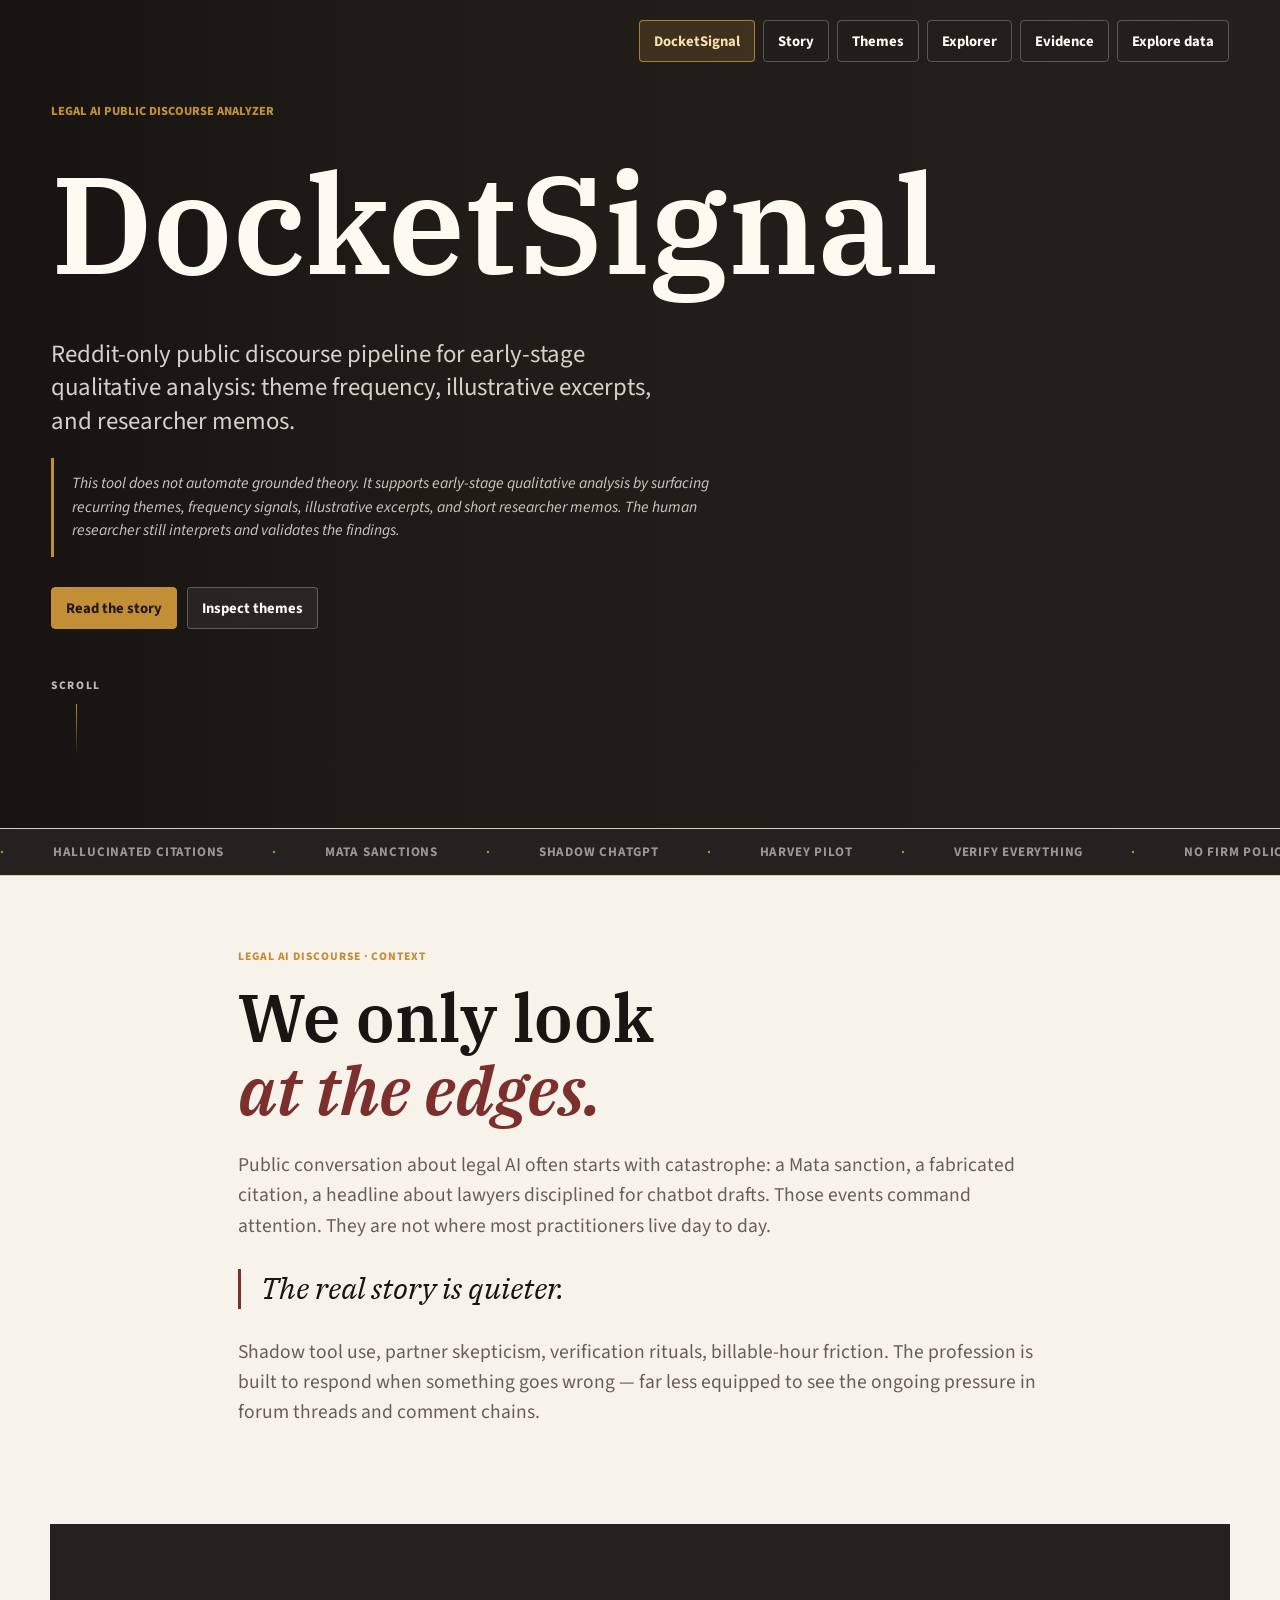
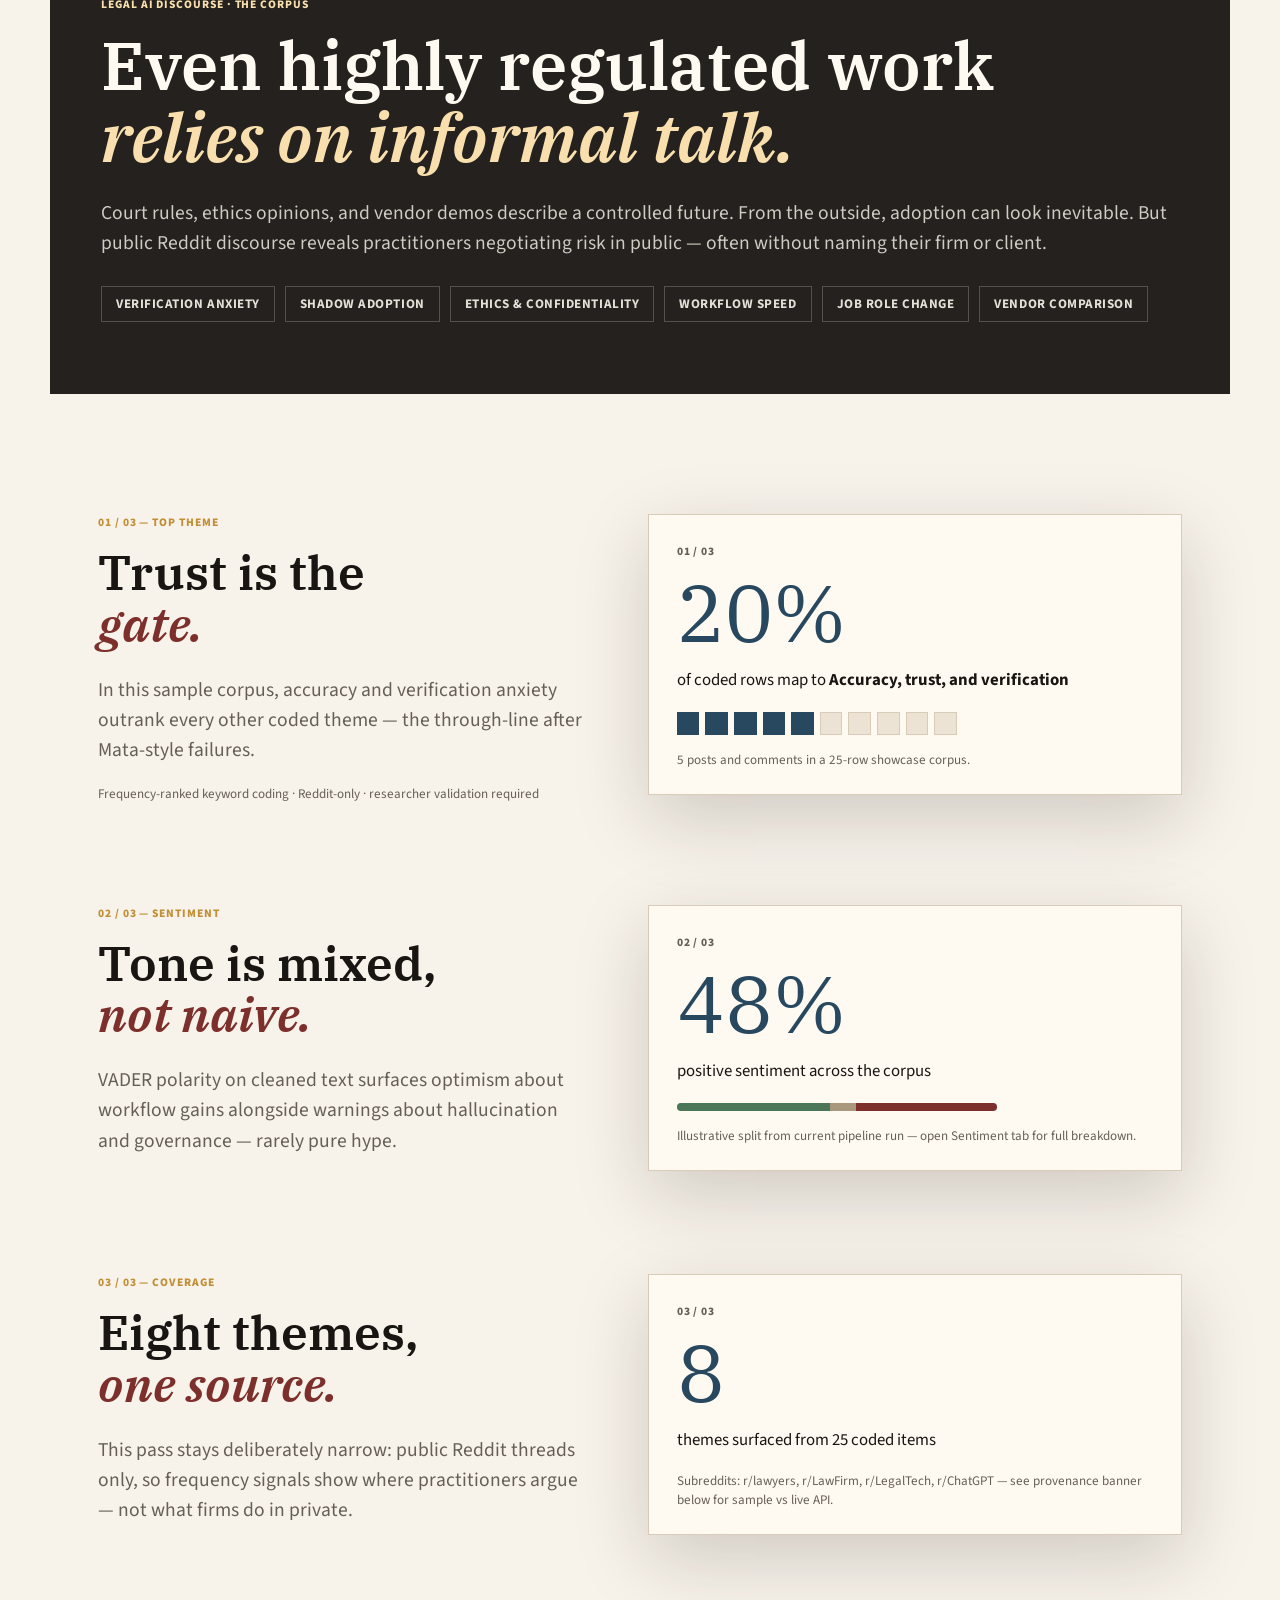
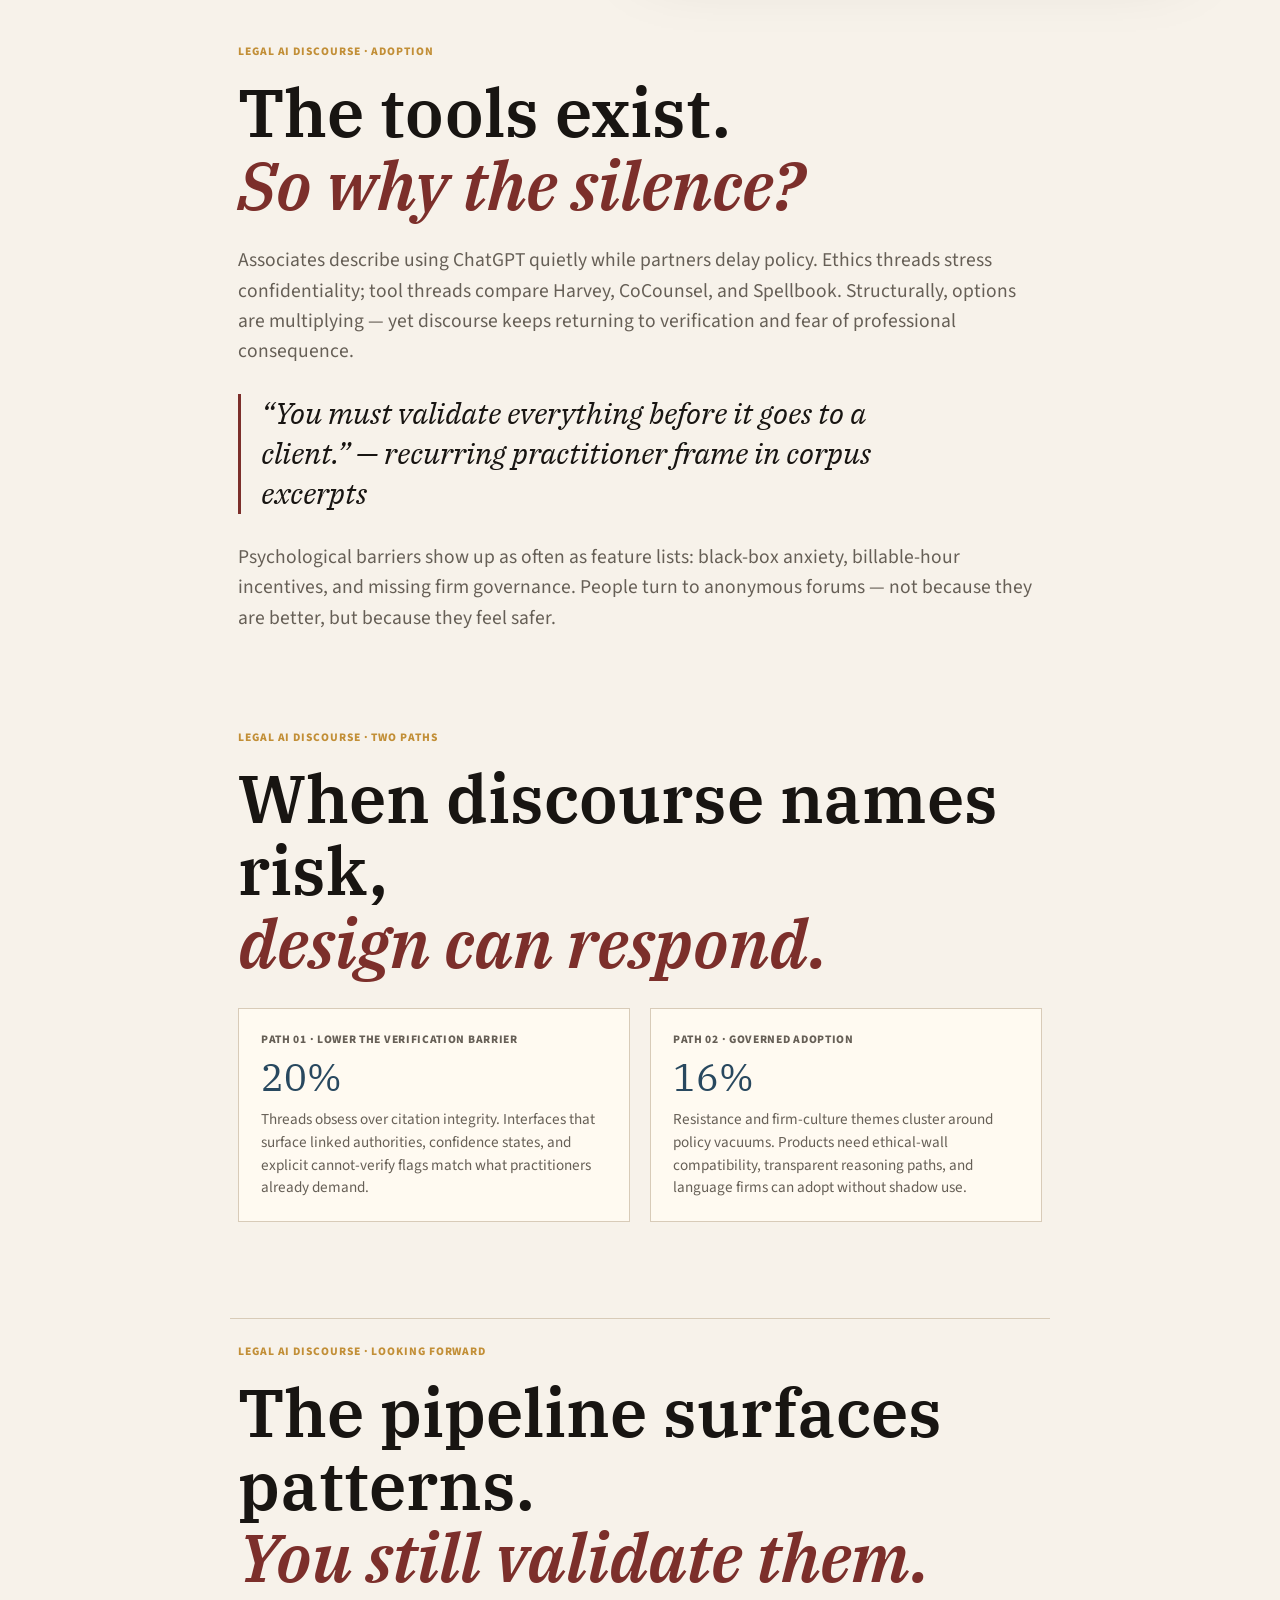
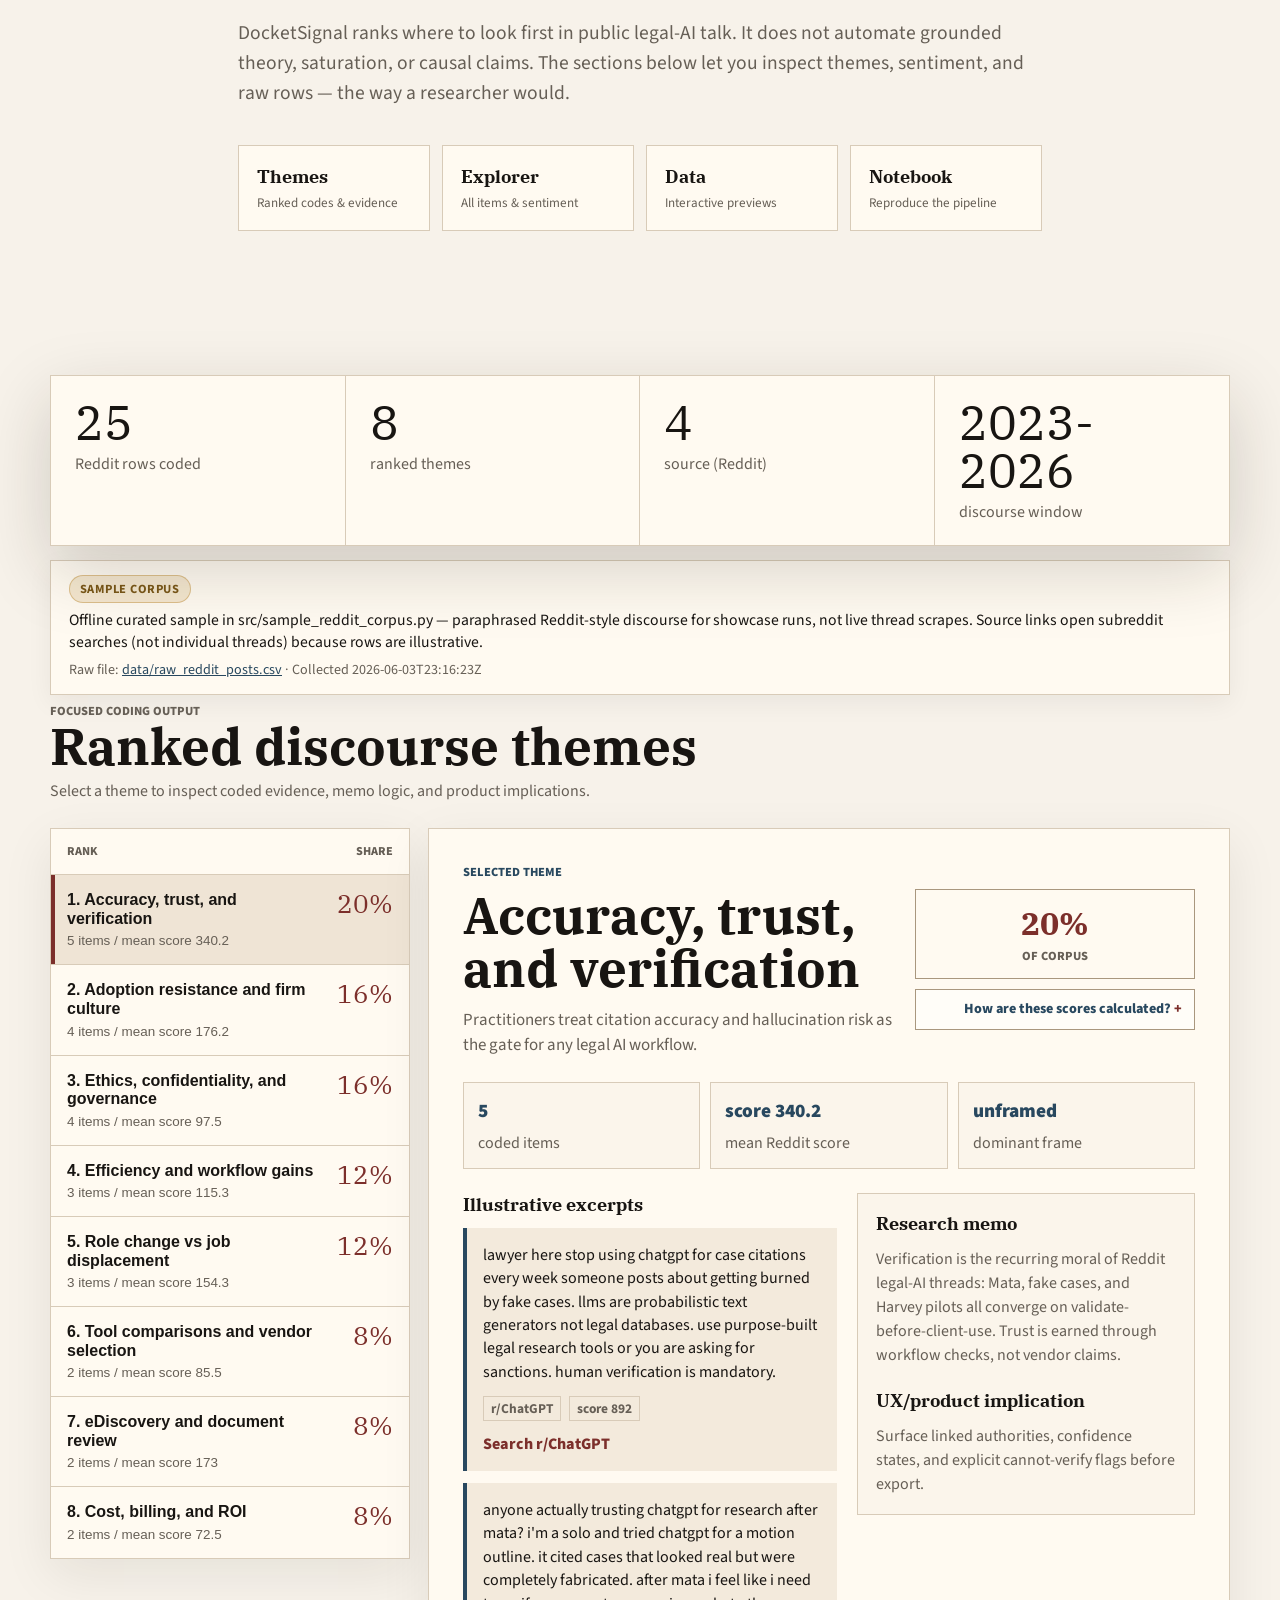
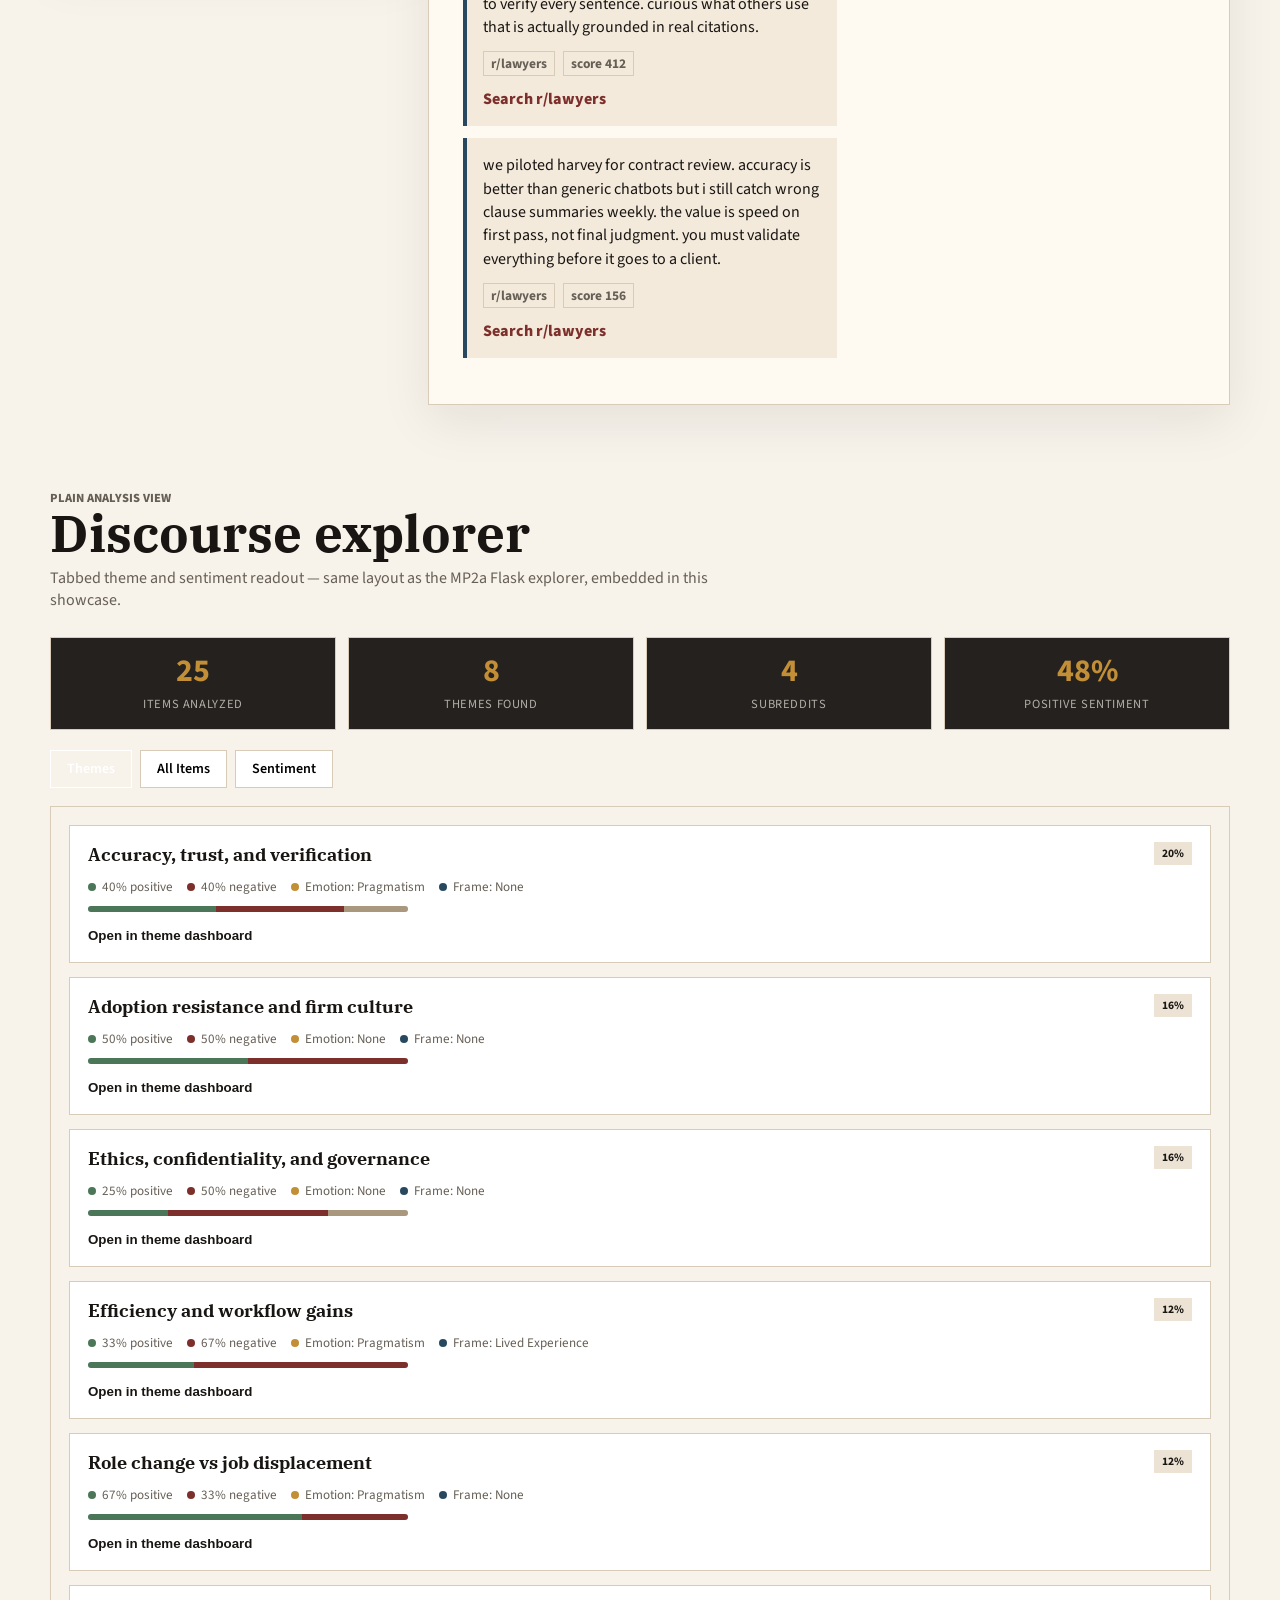
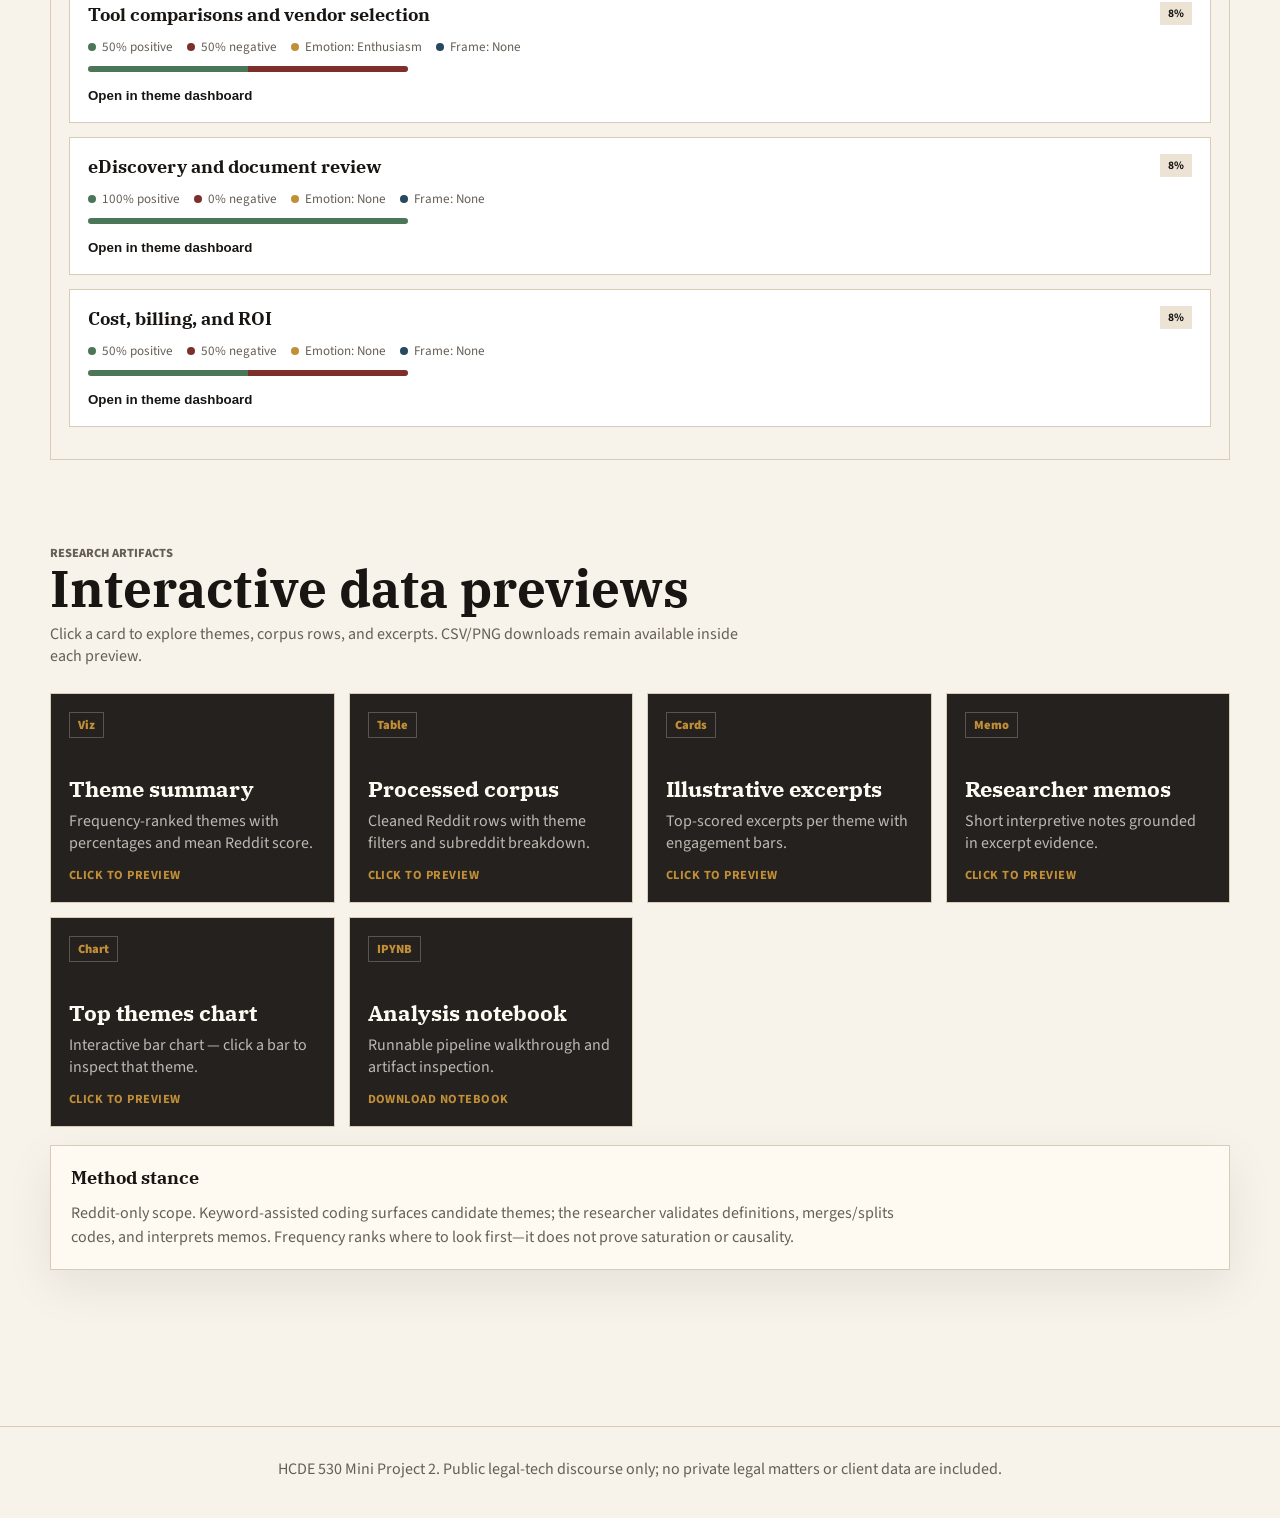
==== commit b02f7927: "Add theme metrics methods panel in dashboard header. Explains corpus share, coded items, mean Reddit" ====
--- a/index.html
+++ b/index.html
@@ -212,9 +212,35 @@
                 <h2 id="detail-title">Accuracy, trust, and verification anxiety</h2>
                 <p id="detail-statement"></p>
               </div>
-              <div class="share-badge">
-                <strong id="detail-percent"></strong>
-                <span>of corpus</span>
+              <div class="detail-head__meta">
+                <div class="share-badge">
+                  <strong id="detail-percent"></strong>
+                  <span>of corpus</span>
+                </div>
+                <details class="detail-methods" id="detail-methods">
+                  <summary>How are these scores calculated?</summary>
+                  <div class="detail-methods__body">
+                    <dl>
+                      <div>
+                        <dt>% of corpus</dt>
+                        <dd>Share of coded rows assigned to this theme: <em>theme count ÷ total corpus rows × 100</em> (see <code>build_theme_summary</code> in the pipeline).</dd>
+                      </div>
+                      <div>
+                        <dt>Coded items</dt>
+                        <dd>Posts and comments tagged with this theme via keyword rules, with TF-IDF cluster fallback for uncoded rows.</dd>
+                      </div>
+                      <div>
+                        <dt>Mean Reddit score</dt>
+                        <dd>Arithmetic mean of each row’s Reddit <strong>upvote score</strong> in this theme—not sentiment, not a composite index. Excerpt cards show the same per-post score.</dd>
+                      </div>
+                      <div>
+                        <dt>Dominant frame</dt>
+                        <dd>Most frequent rhetorical frame label in the theme subset (e.g. verification-first, organizational-barriers).</dd>
+                      </div>
+                    </dl>
+                    <p class="detail-methods__note" id="detail-methods-provenance">Corpus: sample showcase data unless you run the pipeline with live Reddit API credentials.</p>
+                  </div>
+                </details>
               </div>
             </div>
 
--- a/styles.css
+++ b/styles.css
@@ -701,10 +701,94 @@
 
 .detail-head {
   display: grid;
-  grid-template-columns: 1fr auto;
+  grid-template-columns: 1fr minmax(200px, 280px);
   gap: 20px;
   align-items: start;
   margin-top: 8px;
+}
+
+.detail-head__meta {
+  display: flex;
+  flex-direction: column;
+  align-items: stretch;
+  gap: 10px;
+}
+
+.detail-methods {
+  border: 1px solid var(--line-strong);
+  background: #fffdf8;
+  font-size: 0.88rem;
+}
+
+.detail-methods summary {
+  cursor: pointer;
+  list-style: none;
+  padding: 10px 12px;
+  color: var(--blueprint);
+  font-weight: 800;
+  line-height: 1.3;
+  text-align: right;
+}
+
+.detail-methods summary::-webkit-details-marker {
+  display: none;
+}
+
+.detail-methods summary::after {
+  content: " +";
+  color: var(--oxblood);
+  font-weight: 900;
+}
+
+.detail-methods[open] summary::after {
+  content: " −";
+}
+
+.detail-methods__body {
+  padding: 0 12px 12px;
+  border-top: 1px solid var(--line);
+}
+
+.detail-methods dl {
+  margin: 10px 0 0;
+}
+
+.detail-methods dl > div + div {
+  margin-top: 10px;
+}
+
+.detail-methods dt {
+  color: var(--ink);
+  font-weight: 800;
+  font-size: 0.78rem;
+  letter-spacing: 0;
+  text-transform: uppercase;
+}
+
+.detail-methods dd {
+  margin: 4px 0 0;
+  color: var(--muted);
+  line-height: 1.45;
+}
+
+.detail-methods dd em,
+.detail-methods dd code {
+  font-size: 0.84em;
+}
+
+.detail-methods dd code {
+  padding: 1px 4px;
+  border: 1px solid var(--line);
+  background: #fbf5eb;
+}
+
+.detail-methods__note {
+  margin: 12px 0 0;
+  padding-top: 10px;
+  border-top: 1px dashed var(--line);
+  color: var(--muted);
+  font-size: 0.82rem;
+  line-height: 1.4;
 }
 
 .detail-head h2 {
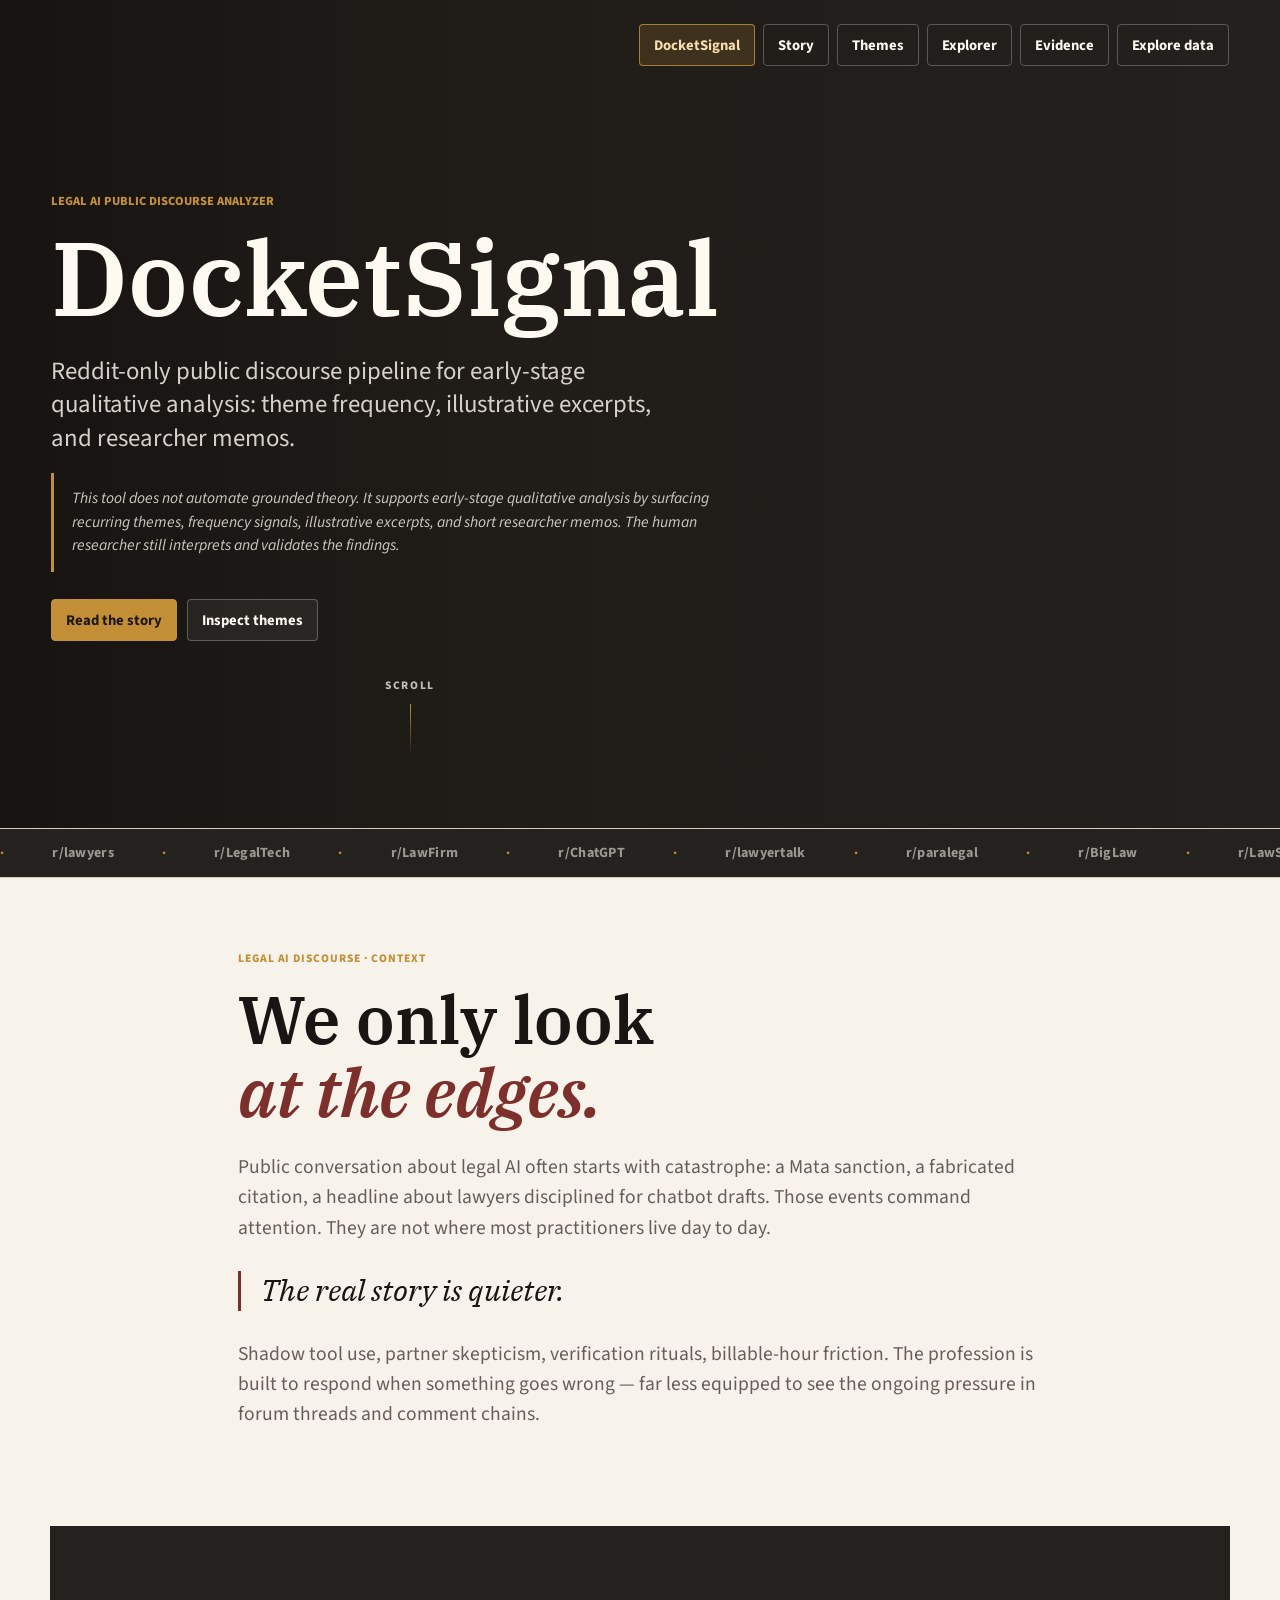
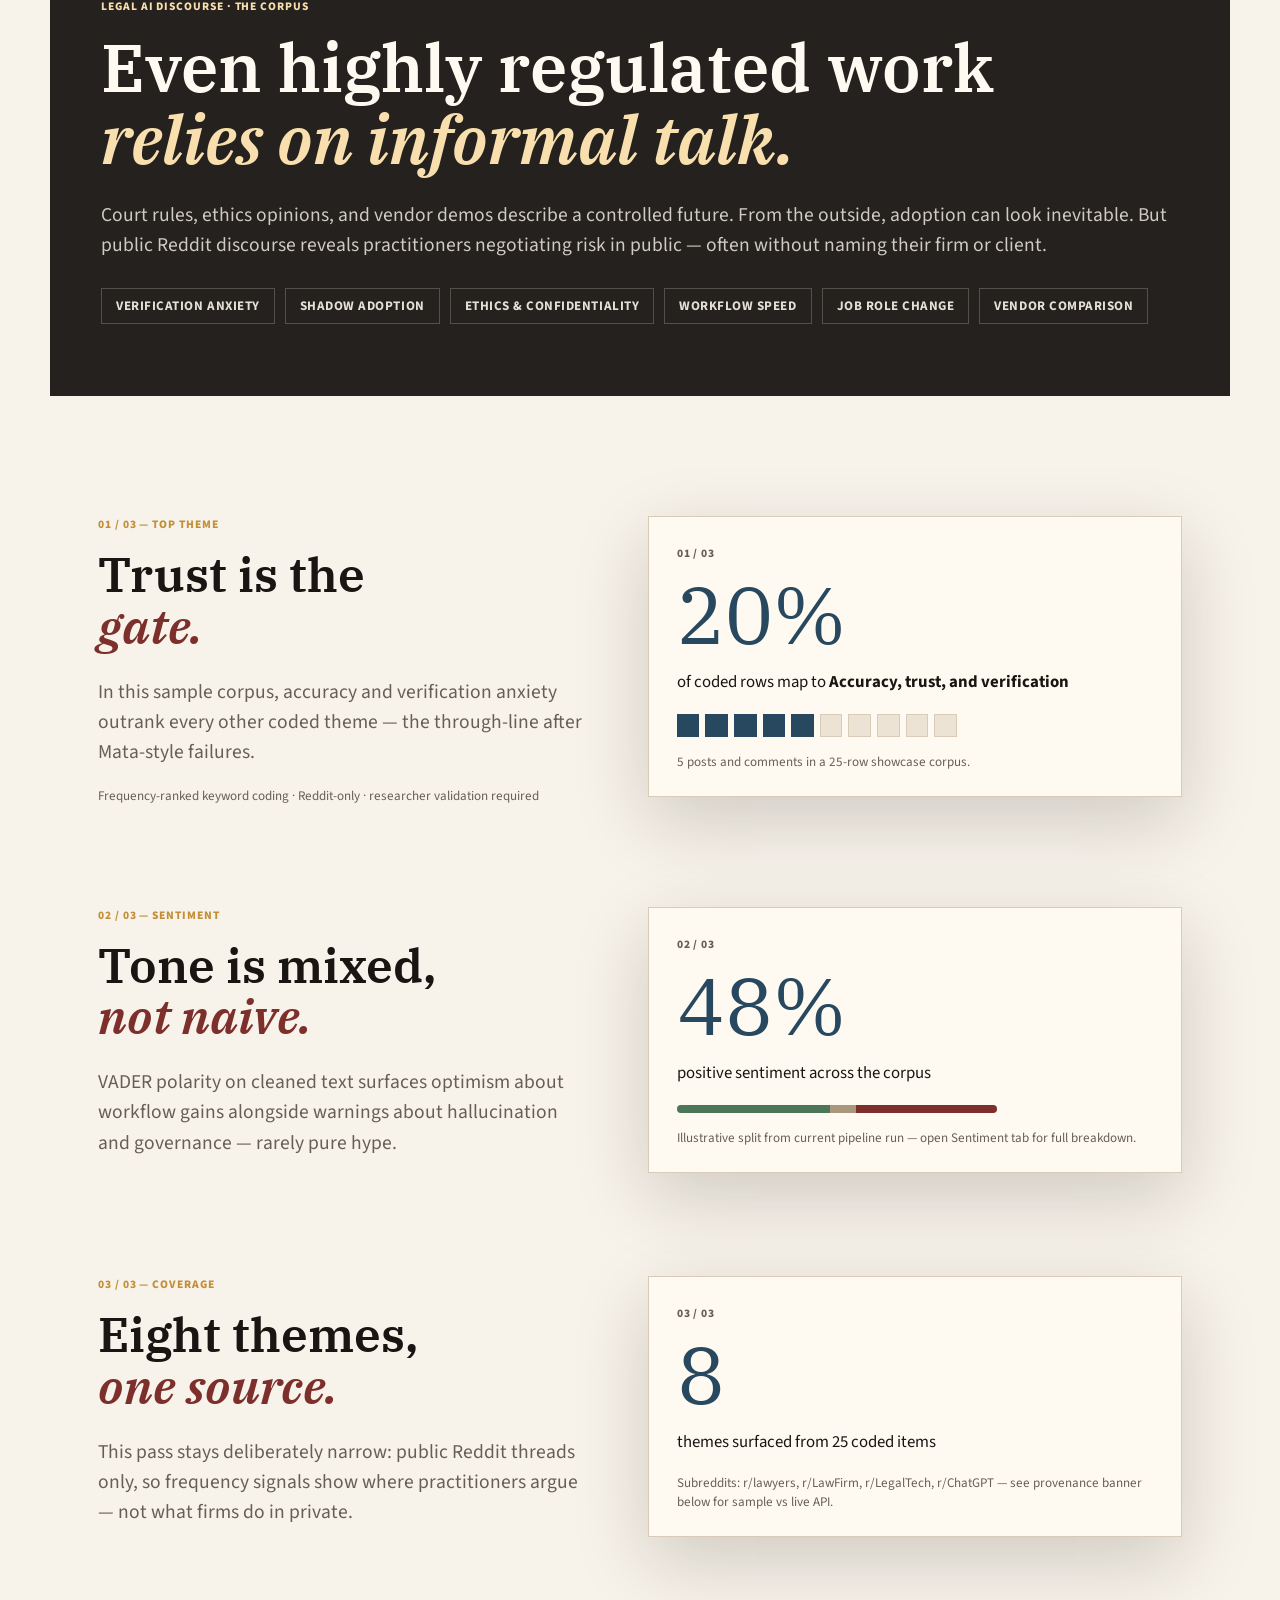
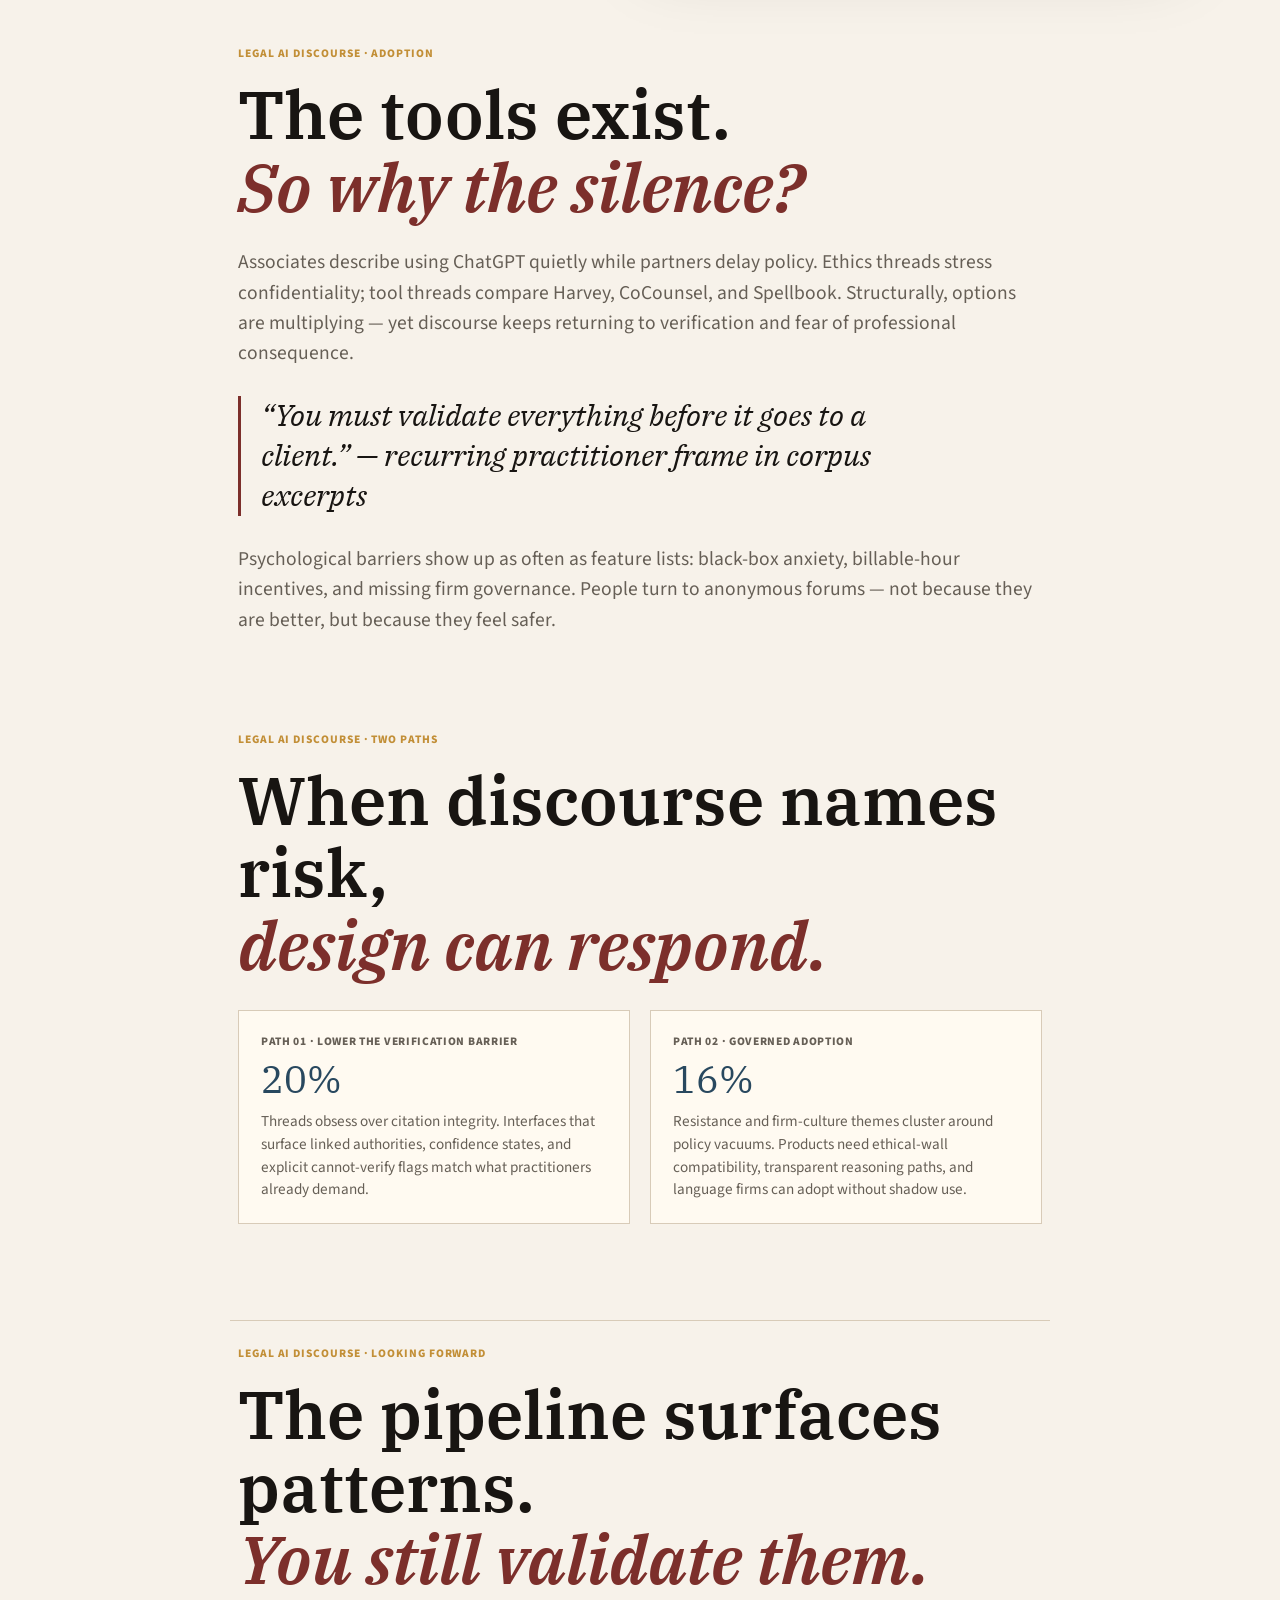
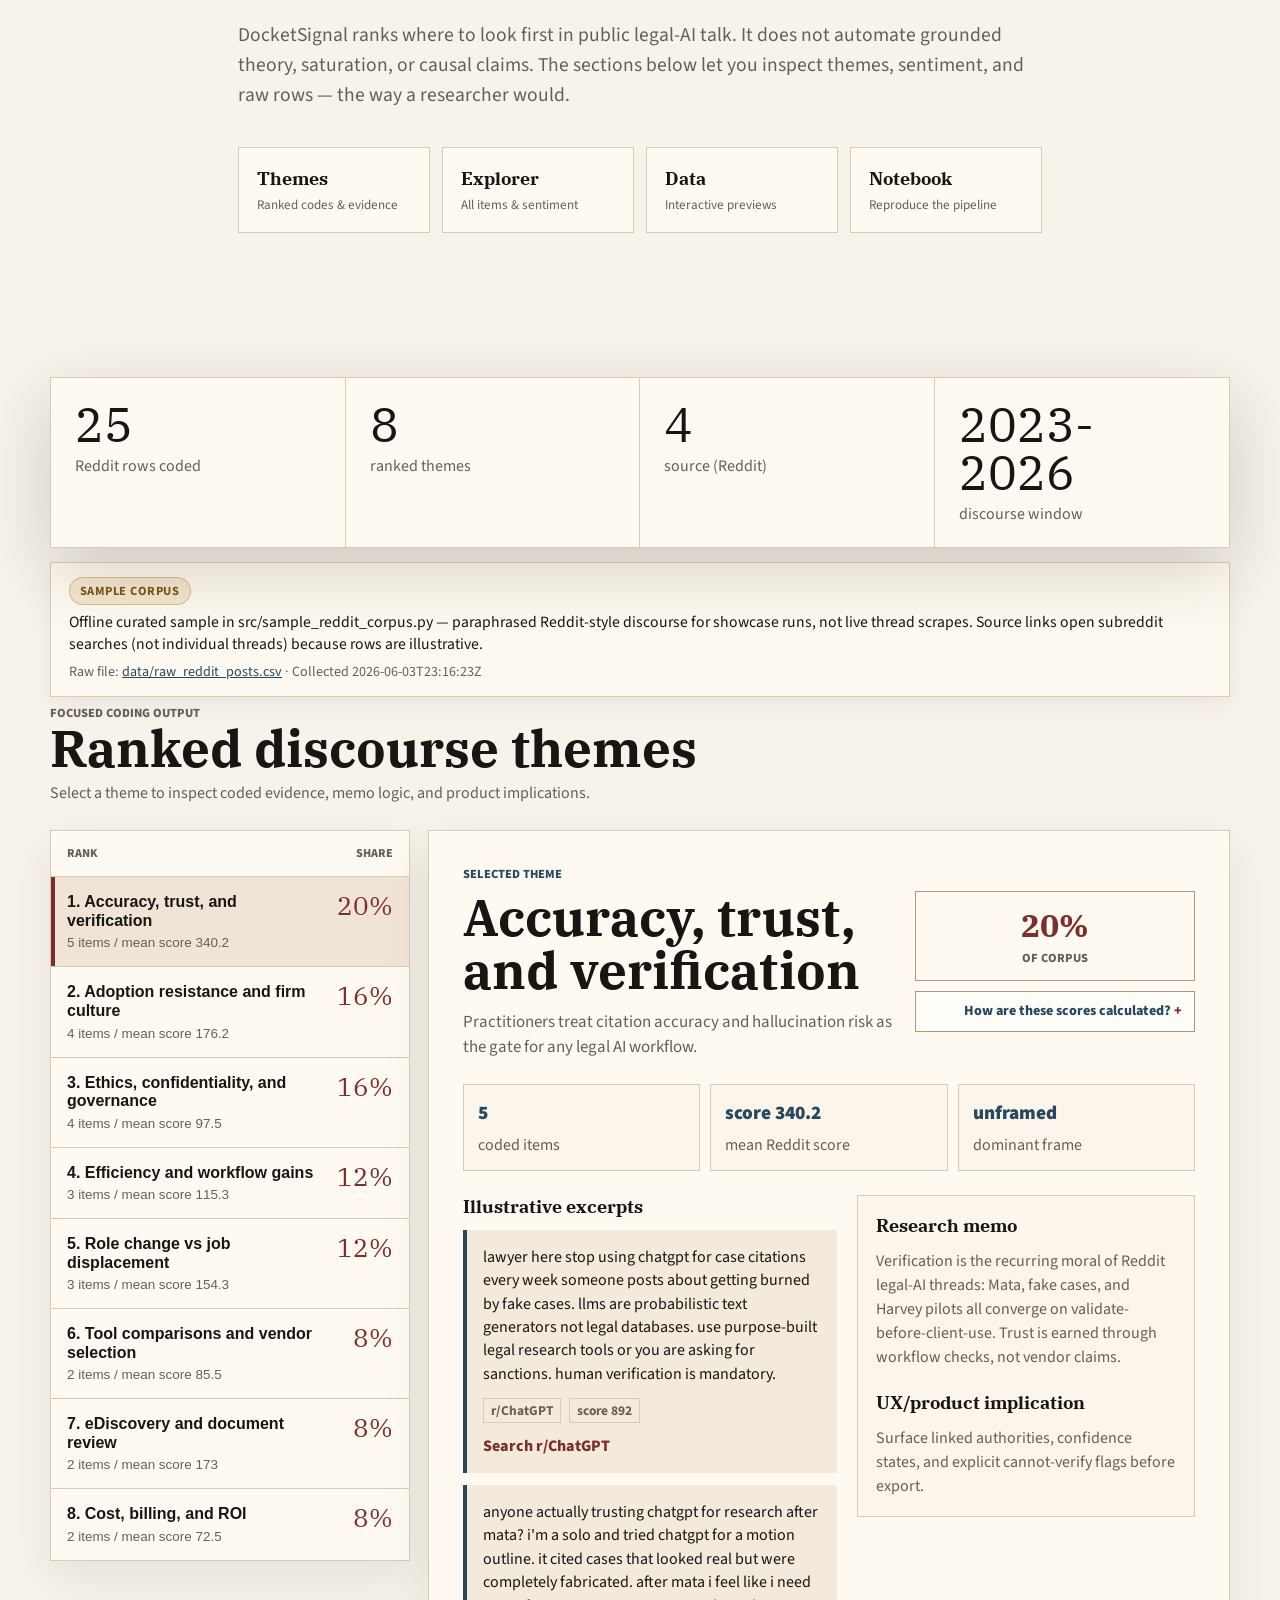
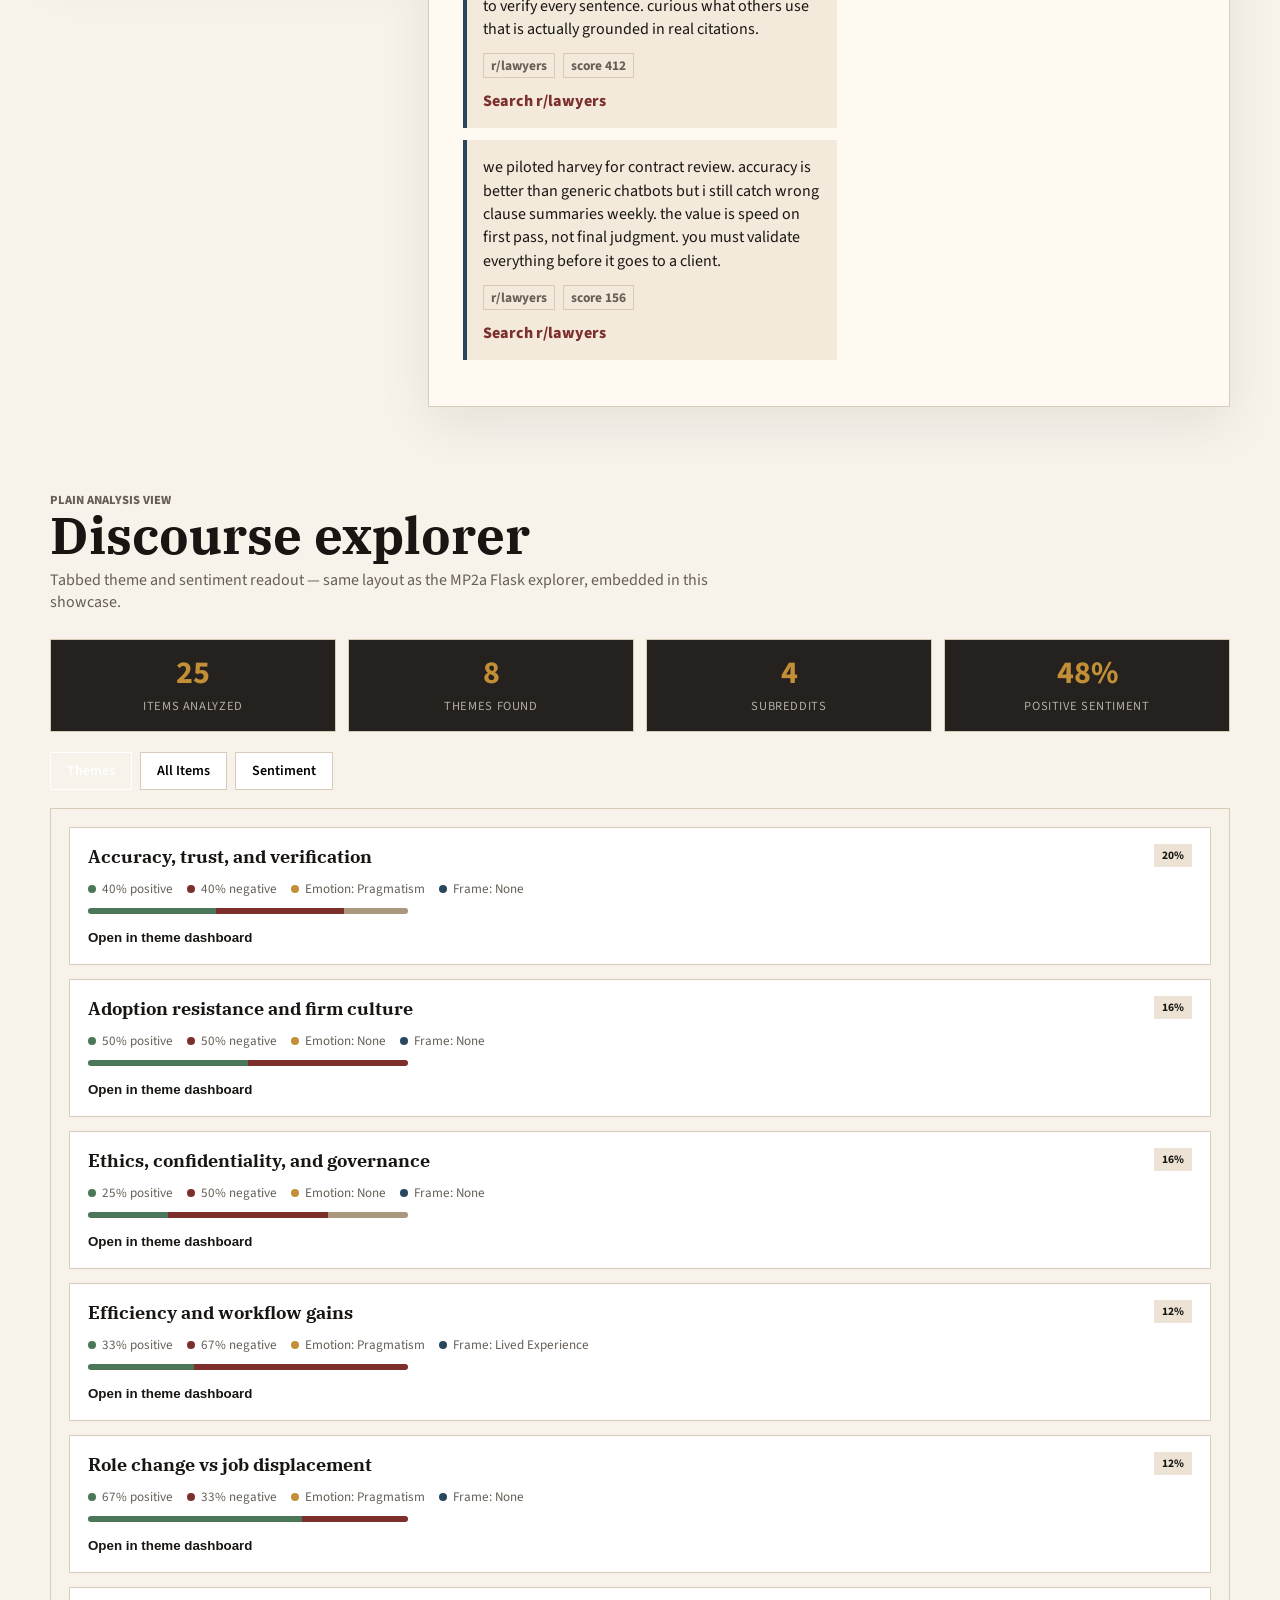
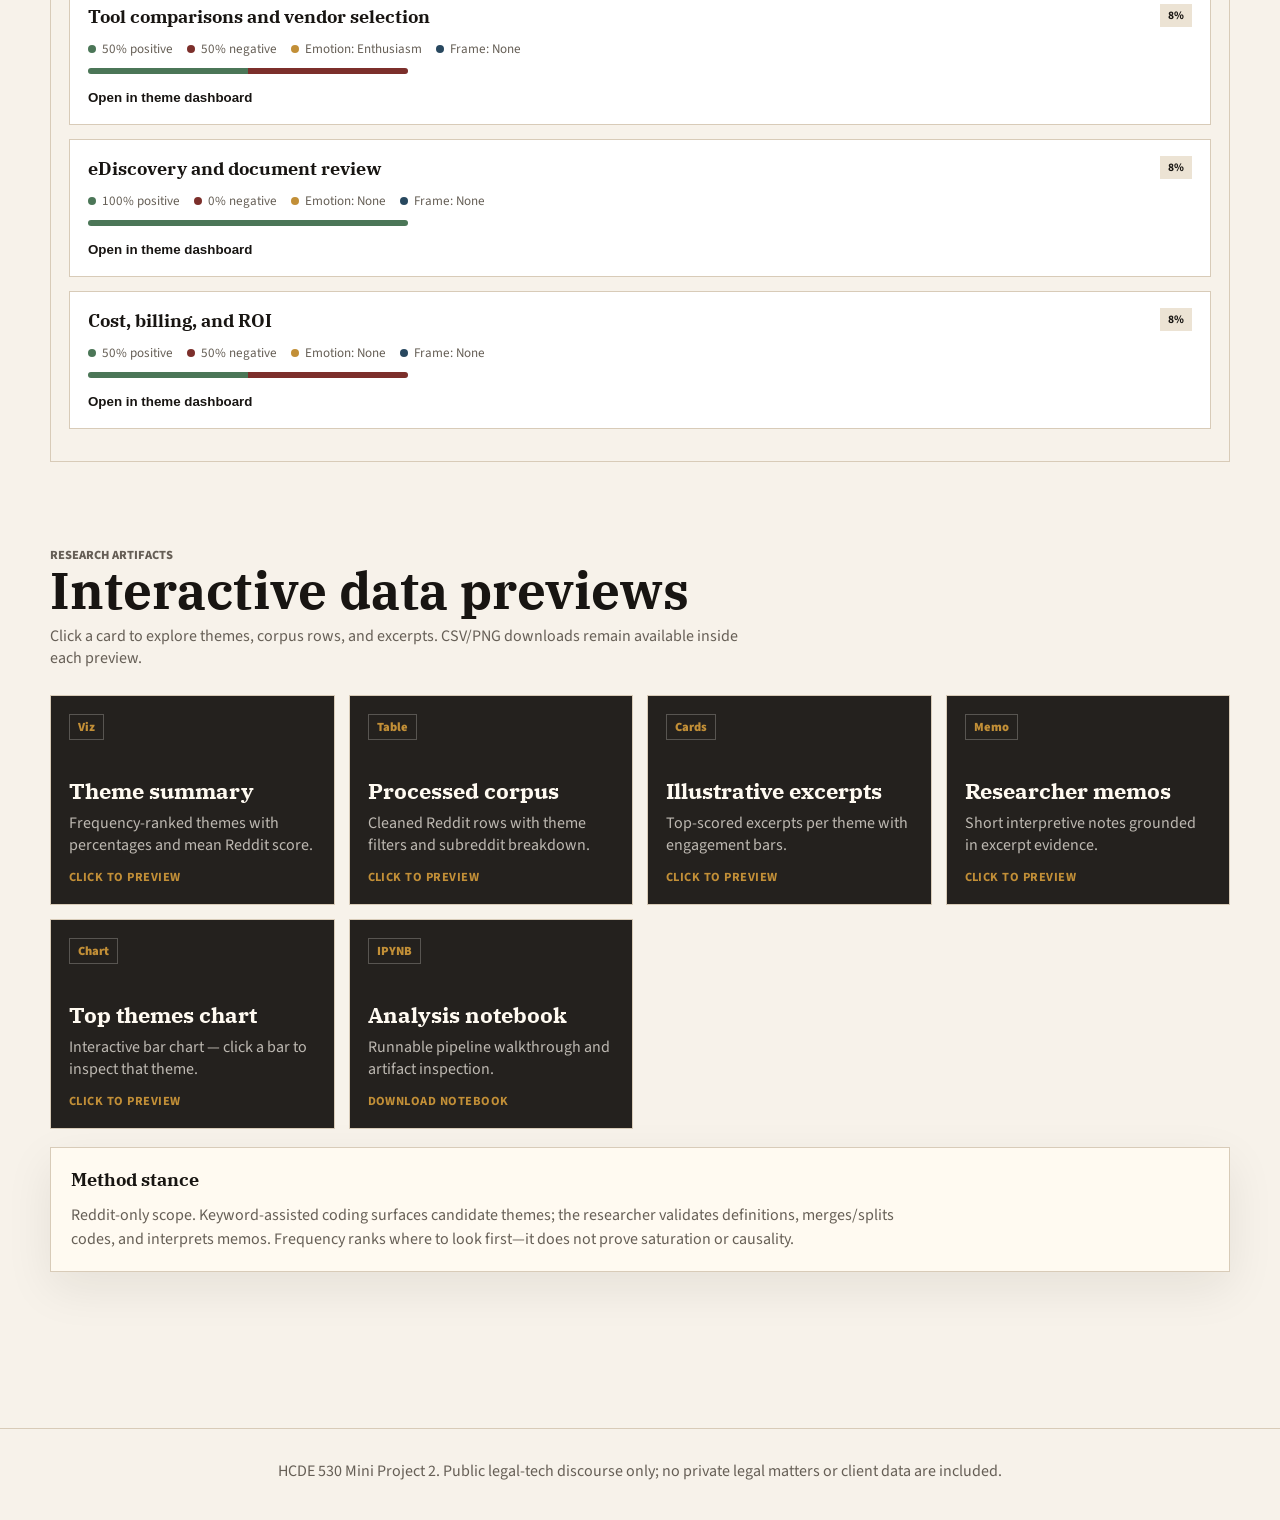
==== commit 4e5af4a0: "Replace scroll ticker keywords with subreddit names. Shows corpus subreddits (r/lawyers, r/LegalTech" ====
--- a/index.html
+++ b/index.html
@@ -36,7 +36,7 @@
       </section>
     </header>
 
-    <div class="scrolly-marquee" aria-hidden="true">
+    <div class="scrolly-marquee" aria-label="Legal AI discourse subreddits referenced in this corpus">
       <div class="scrolly-marquee__track"></div>
     </div>
 
--- a/styles.css
+++ b/styles.css
@@ -35,8 +35,9 @@
 .hero {
   min-height: 92vh;
   position: relative;
-  display: grid;
-  align-items: end;
+  display: flex;
+  flex-direction: column;
+  justify-content: space-between;
   overflow: hidden;
   background: var(--charcoal);
 }
@@ -51,15 +52,15 @@
 }
 
 .topbar {
-  position: absolute;
-  top: 0;
-  left: 0;
-  right: 0;
+  position: relative;
   z-index: 2;
-  display: flex;
+  flex-shrink: 0;
+  display: flex;
+  flex-wrap: wrap;
   justify-content: flex-end;
+  align-items: center;
   gap: 8px;
-  padding: 20px clamp(18px, 4vw, 56px);
+  padding: clamp(16px, 2.5vw, 24px) clamp(18px, 4vw, 56px);
 }
 
 .topbar a,
@@ -94,13 +95,19 @@
 .hero__content {
   position: relative;
   z-index: 1;
+  flex: 1;
+  display: flex;
+  flex-direction: column;
+  justify-content: flex-end;
   width: min(820px, calc(100% - 36px));
-  padding: 0 clamp(18px, 4vw, 56px) 72px;
+  max-width: 100%;
+  margin-top: clamp(12px, 3vh, 32px);
+  padding: 0 clamp(18px, 4vw, 56px) clamp(48px, 8vh, 72px);
   color: var(--paper-strong);
 }
 
 .eyebrow {
-  margin: 0 0 12px;
+  margin: 0 0 clamp(10px, 1.5vh, 16px);
   color: var(--gold);
   font-size: 0.78rem;
   font-weight: 800;
@@ -118,14 +125,14 @@
 h1 {
   max-width: 760px;
   margin: 0;
-  font-size: clamp(3rem, 11vw, 8.6rem);
-  line-height: 1.32;
+  font-size: clamp(2.75rem, 9vw, 6.5rem);
+  line-height: 1.05;
   font-weight: 600;
 }
 
 .lede {
   max-width: 620px;
-  margin: 24px 0 0;
+  margin: clamp(16px, 2.5vh, 28px) 0 0;
   color: rgba(255, 250, 241, 0.82);
   font-size: clamp(1.2rem, 2.2vw, 1.55rem);
   line-height: 1.35;
@@ -133,7 +140,7 @@
 
 .method-quote {
   max-width: 680px;
-  margin: 20px 0 0;
+  margin: clamp(16px, 2vh, 24px) 0 0;
   padding: 14px 18px;
   border-left: 3px solid var(--gold);
   color: rgba(255, 250, 241, 0.78);
@@ -146,7 +153,7 @@
   display: flex;
   flex-wrap: wrap;
   gap: 10px;
-  margin-top: 30px;
+  margin-top: clamp(20px, 3vh, 32px);
 }
 
 .button--primary {
@@ -164,7 +171,7 @@
   flex-direction: column;
   align-items: center;
   gap: 10px;
-  margin-top: 48px;
+  margin-top: clamp(28px, 4vh, 48px);
   color: rgba(255, 250, 241, 0.72);
   text-decoration: none;
   font-size: 0.72rem;
@@ -198,10 +205,10 @@
   width: max-content;
   animation: marquee 42s linear infinite;
   color: rgba(255, 250, 241, 0.55);
-  font-size: 0.82rem;
+  font-size: 0.88rem;
   font-weight: 700;
-  letter-spacing: 0.06em;
-  text-transform: uppercase;
+  letter-spacing: 0.02em;
+  text-transform: none;
 }
 
 .scrolly-marquee__track span {
@@ -1543,6 +1550,12 @@
   .topbar {
     justify-content: flex-start;
     overflow-x: auto;
+    flex-wrap: nowrap;
+    padding-bottom: 12px;
+  }
+
+  .hero__content {
+    margin-top: 8px;
   }
 
   .stats-strip,
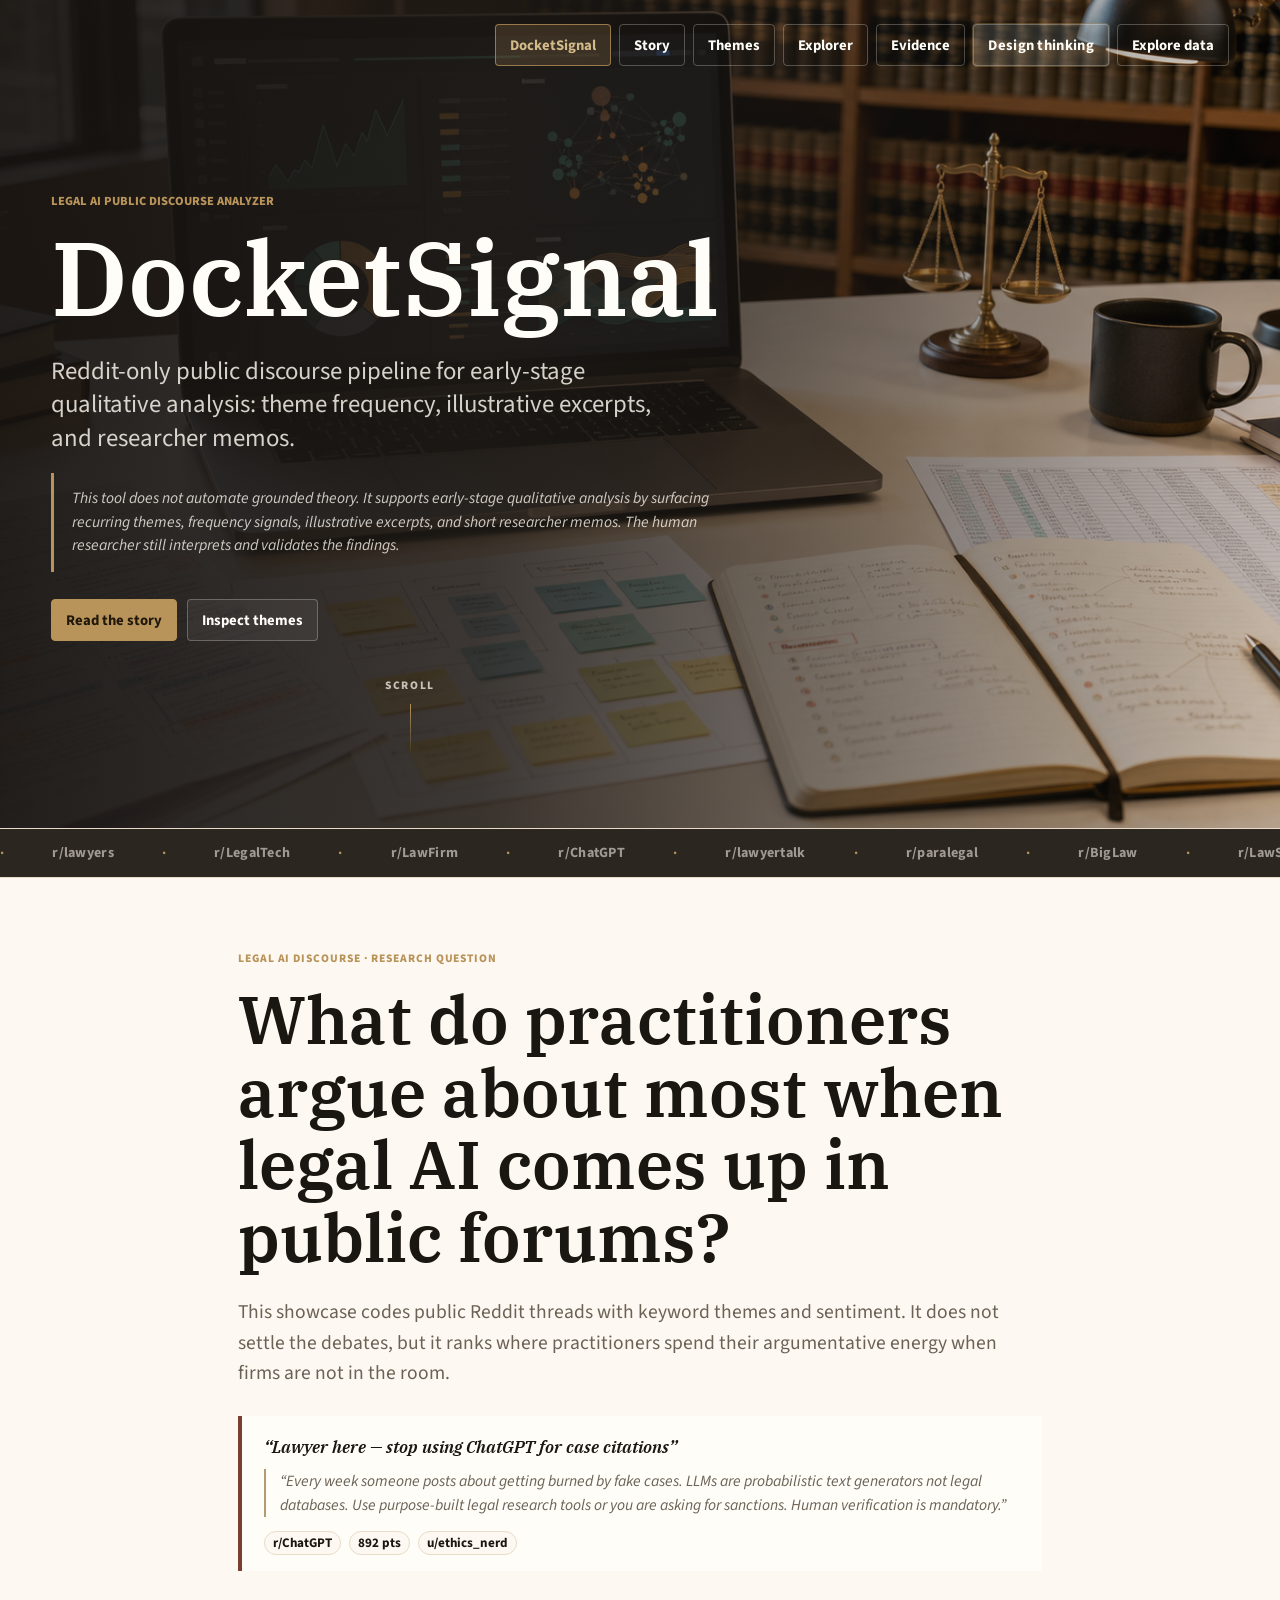
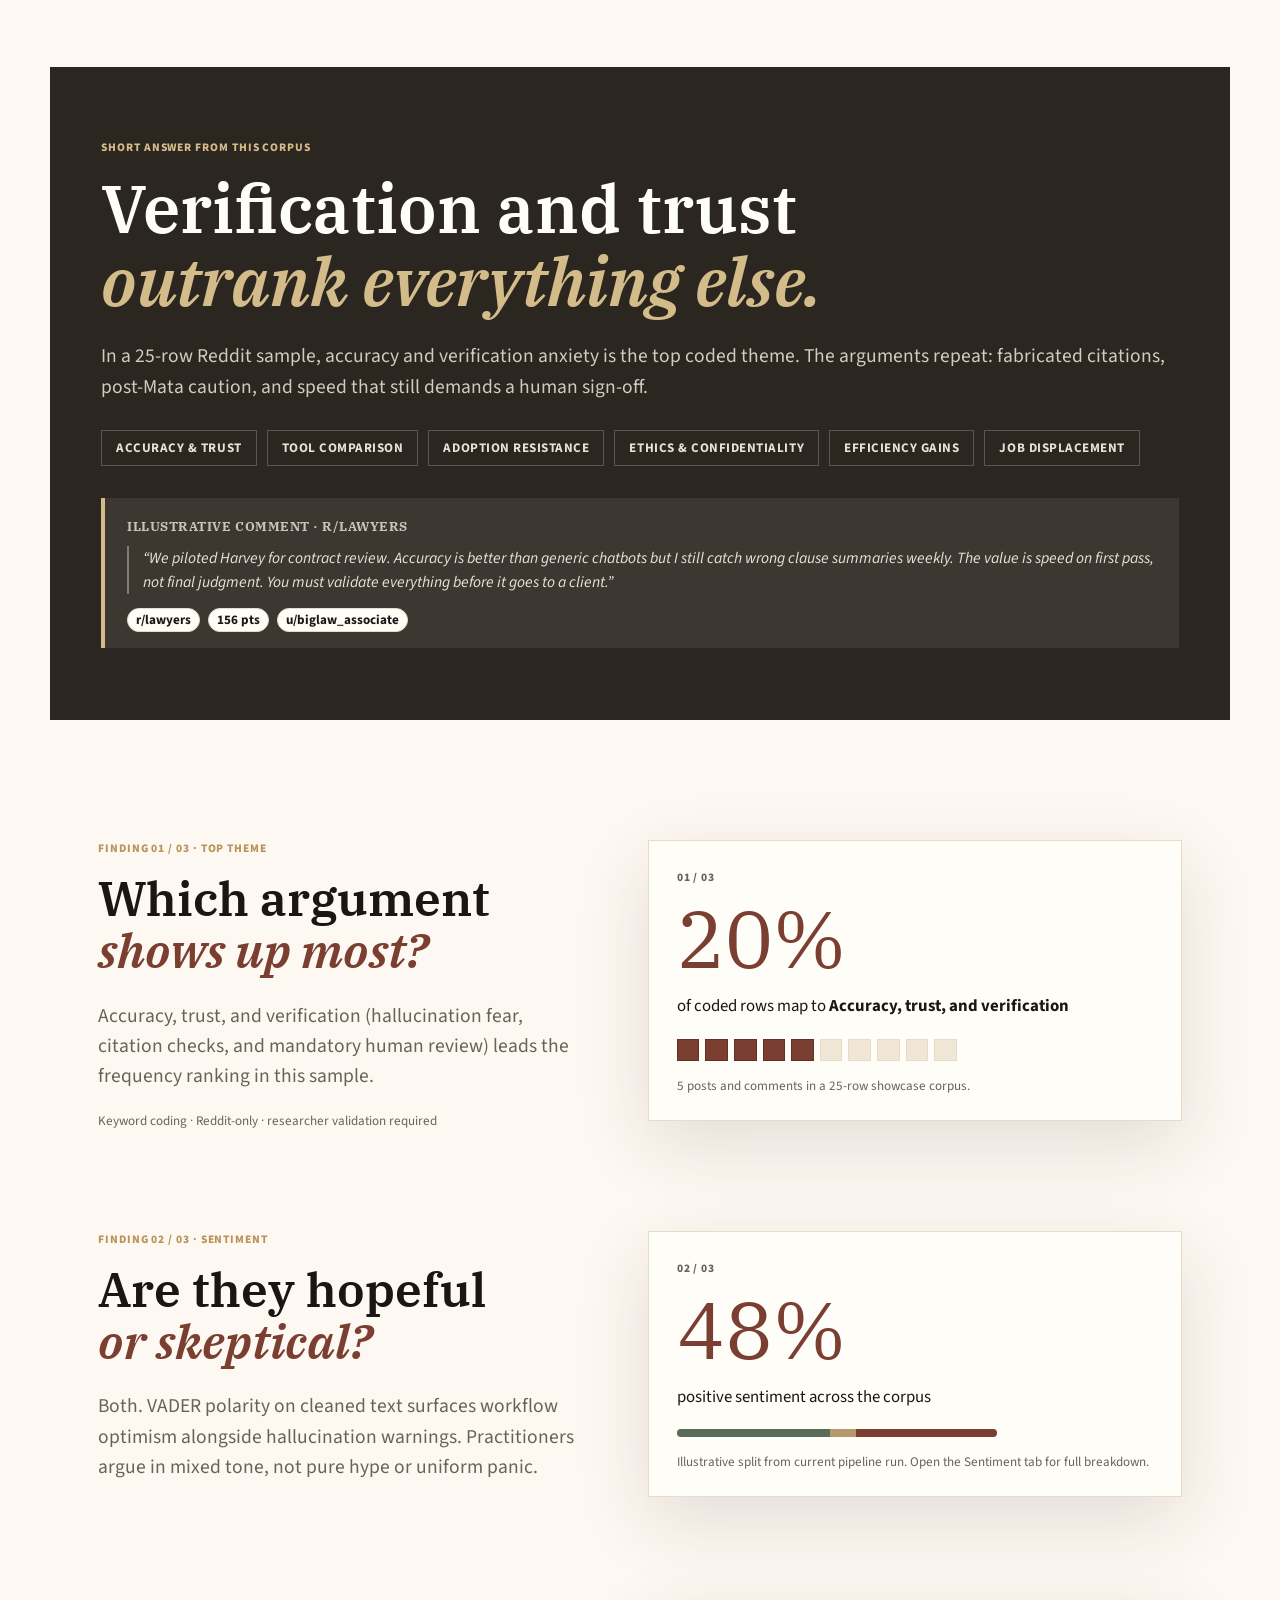
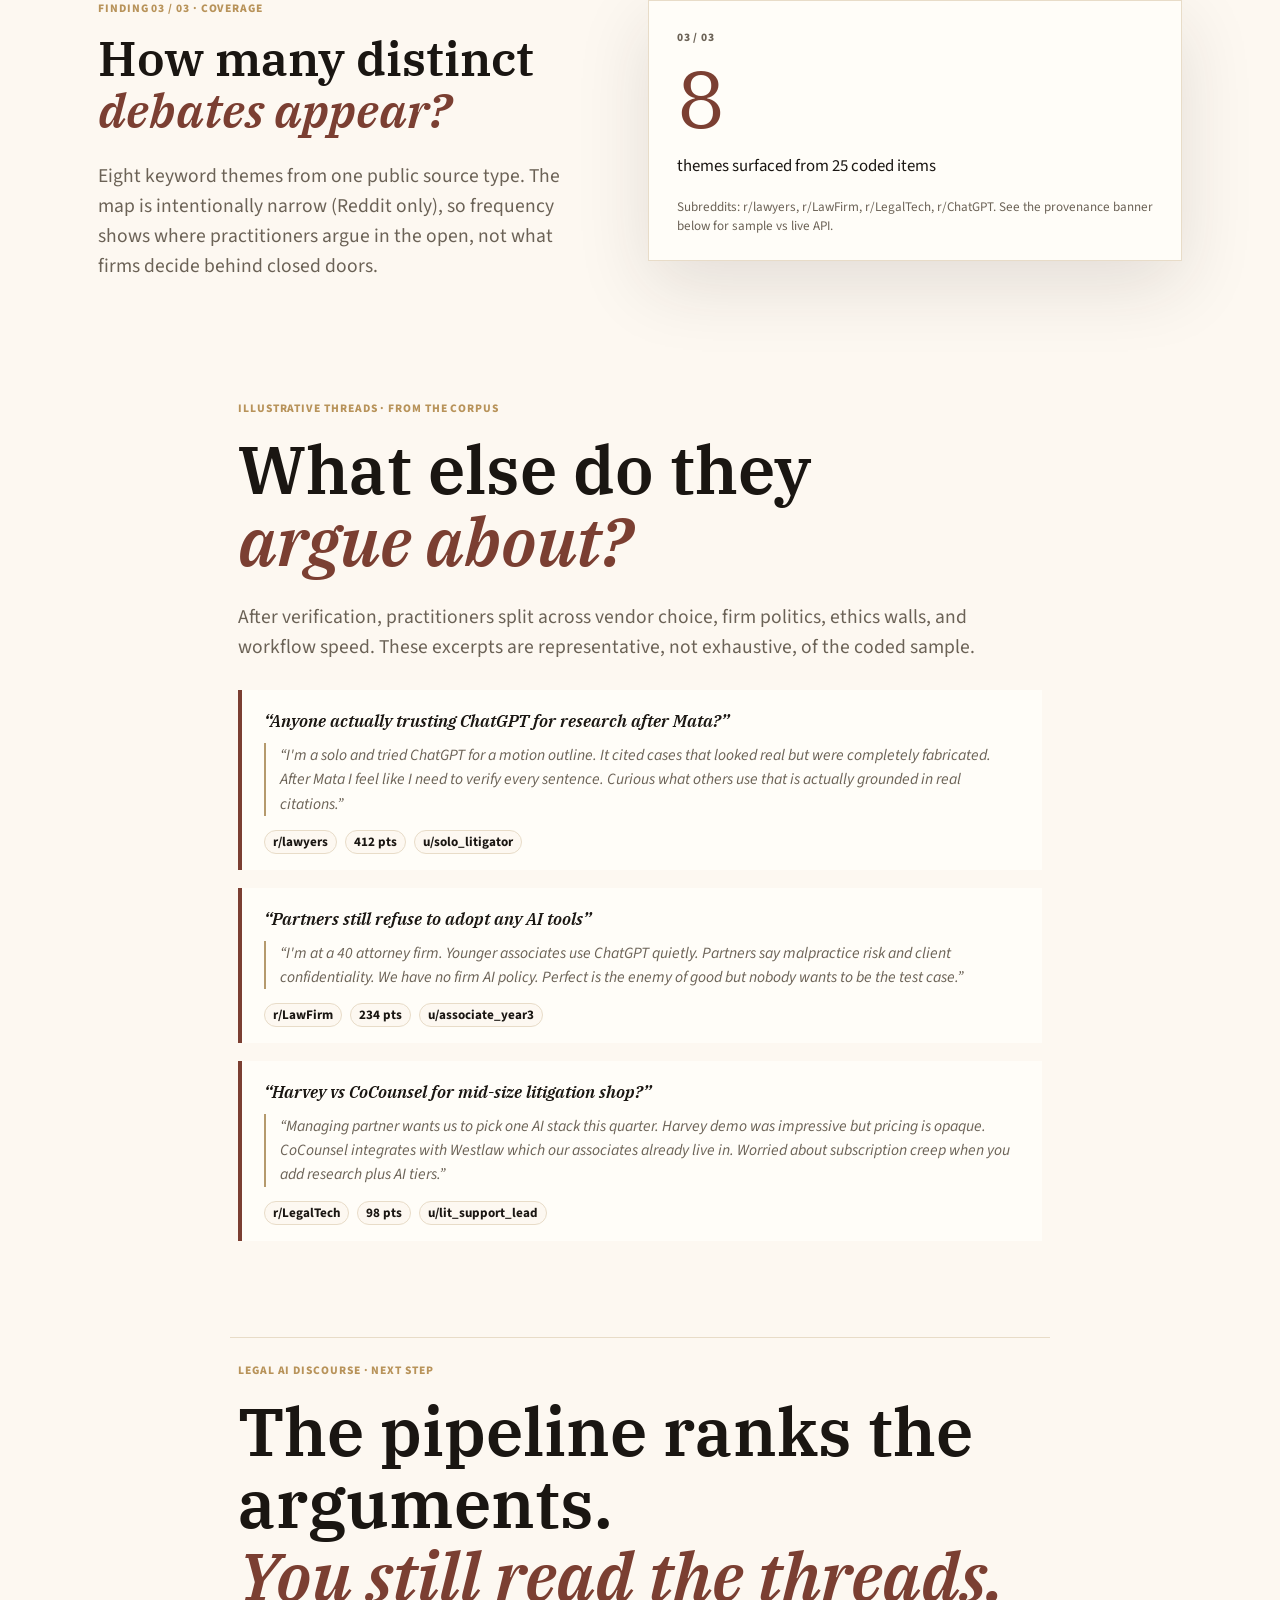
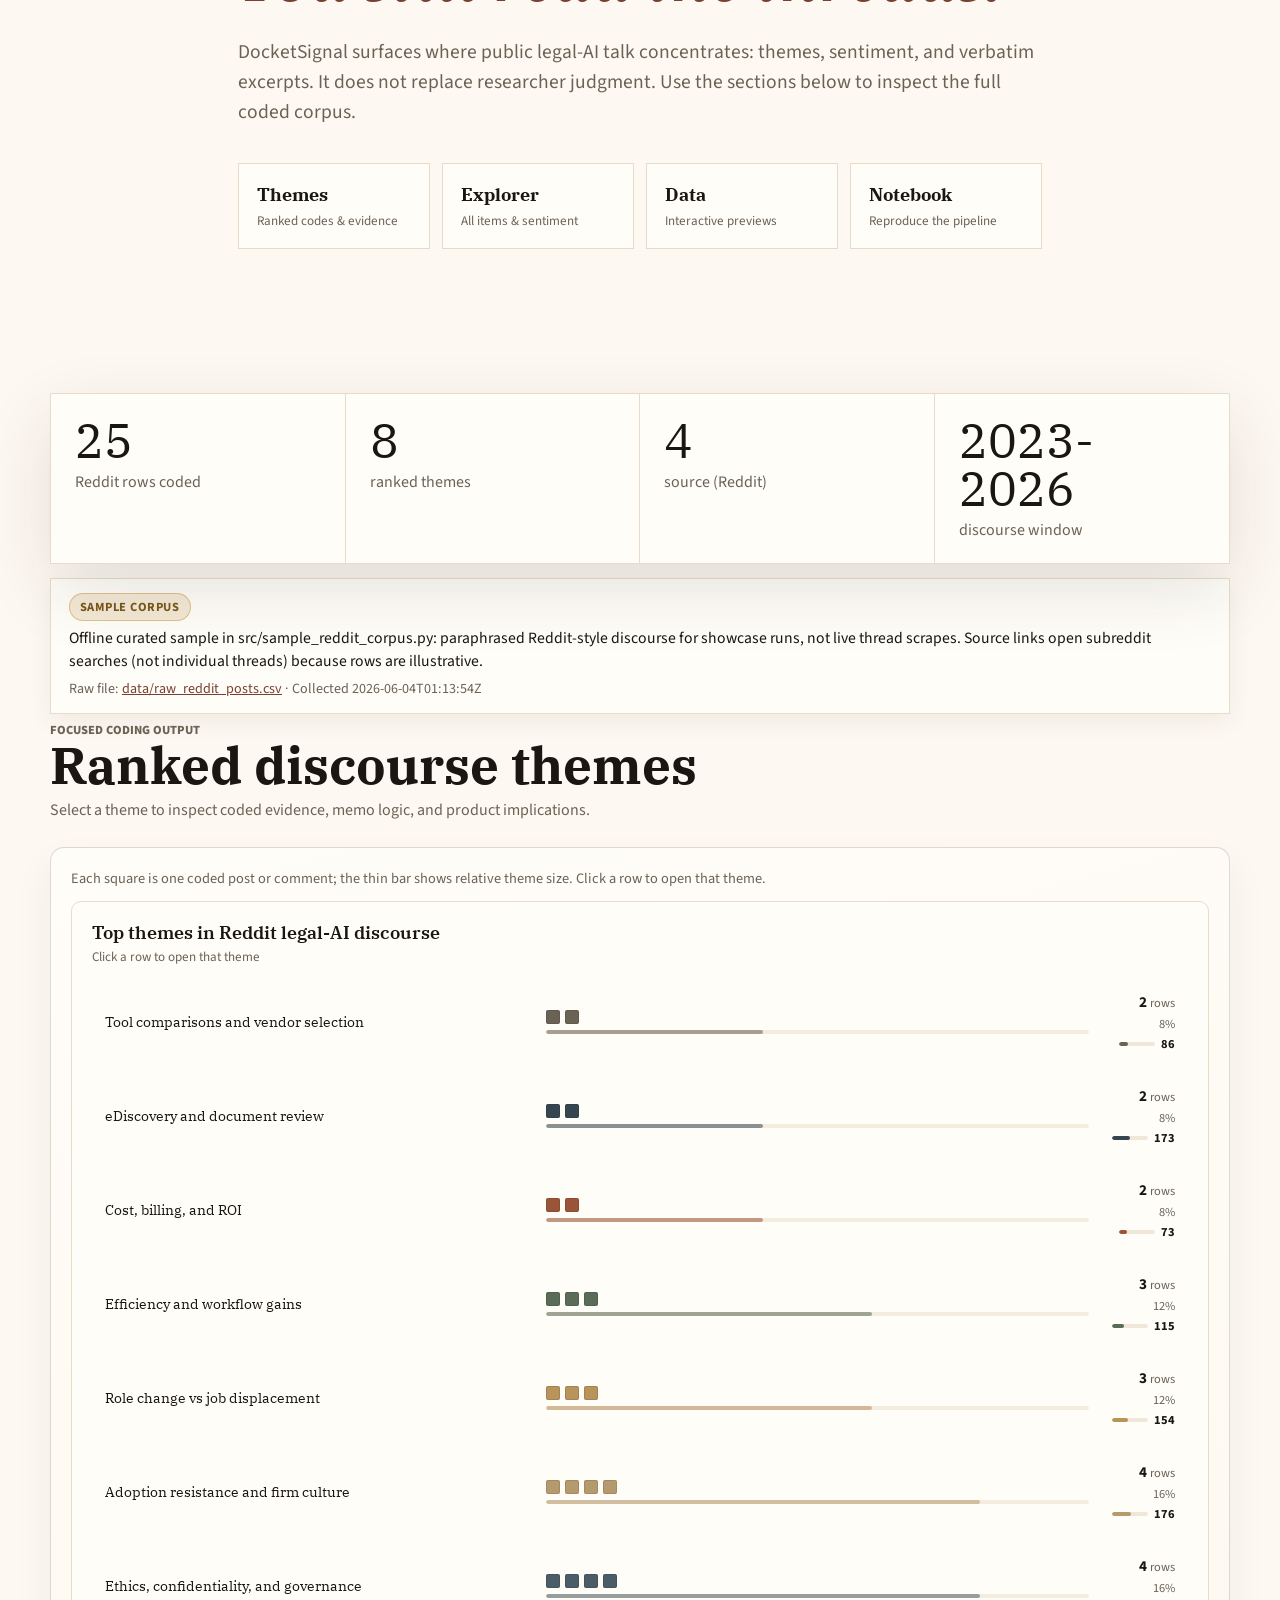
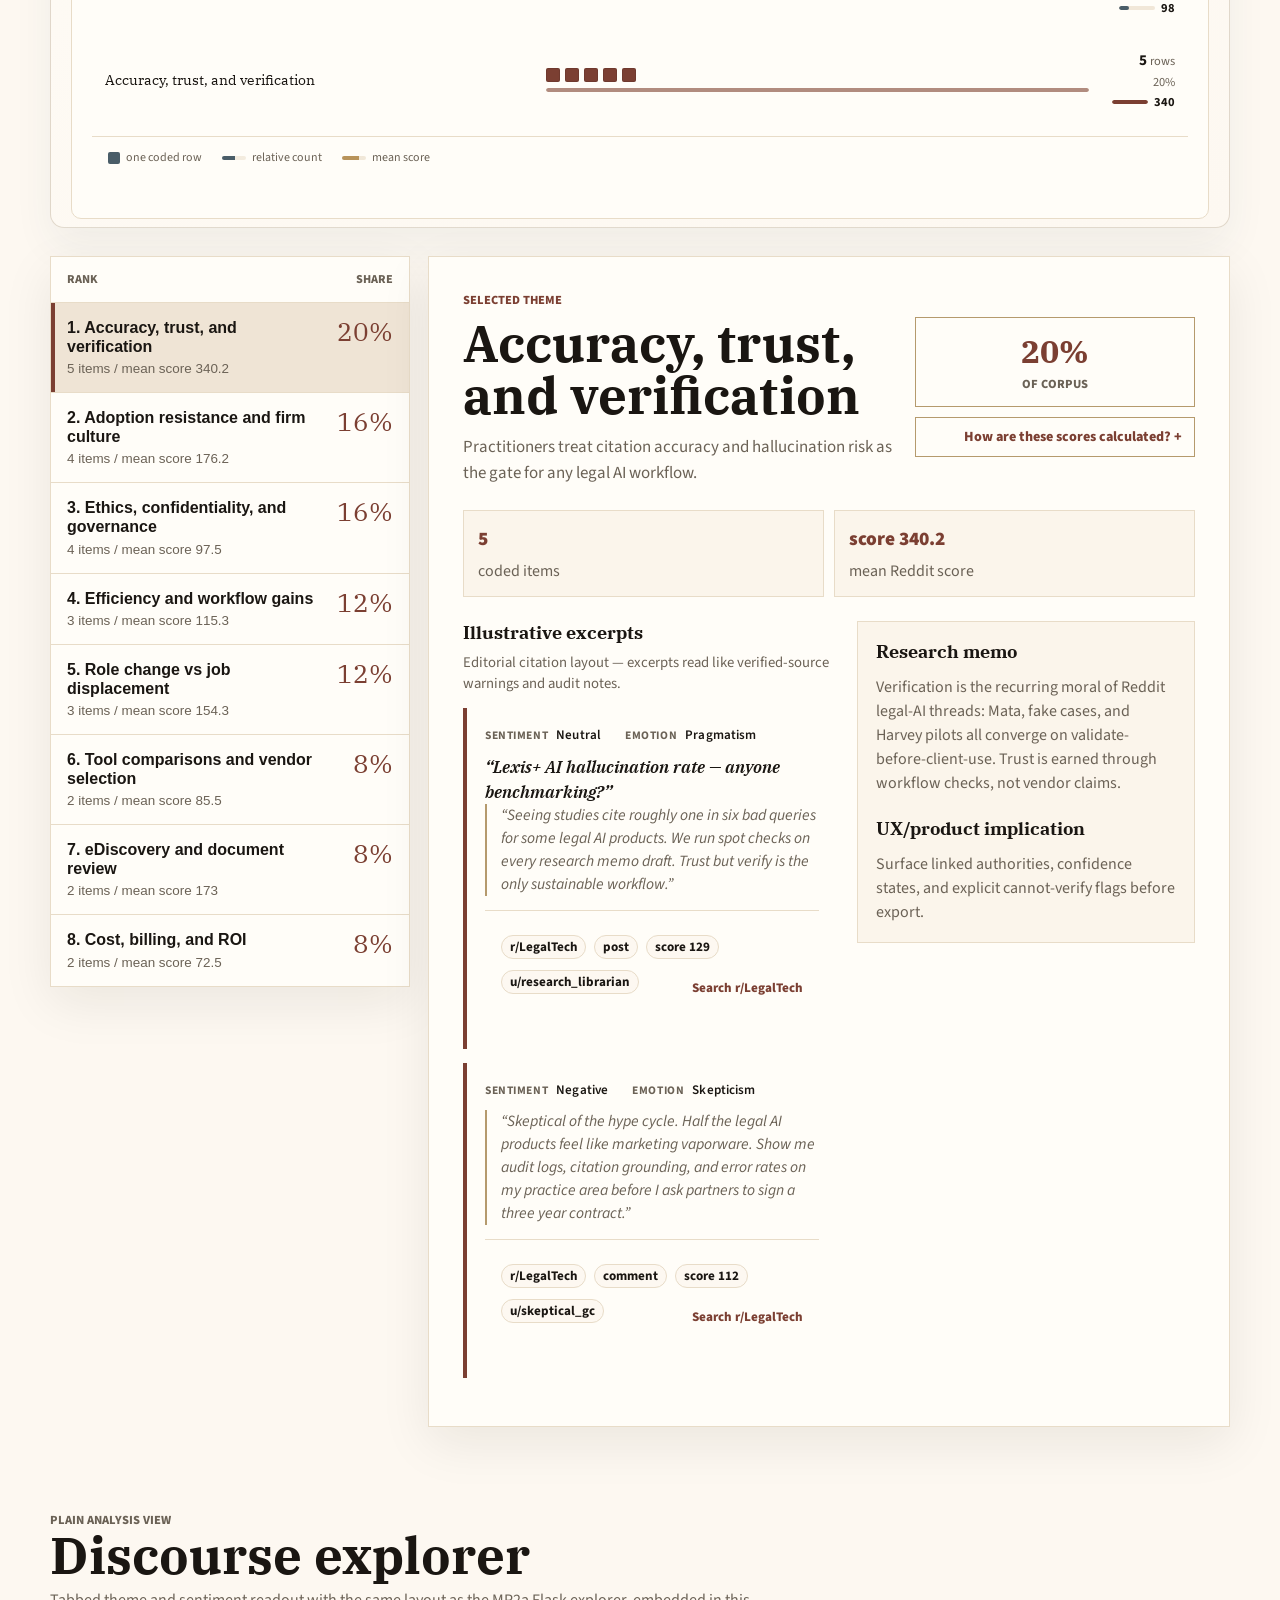
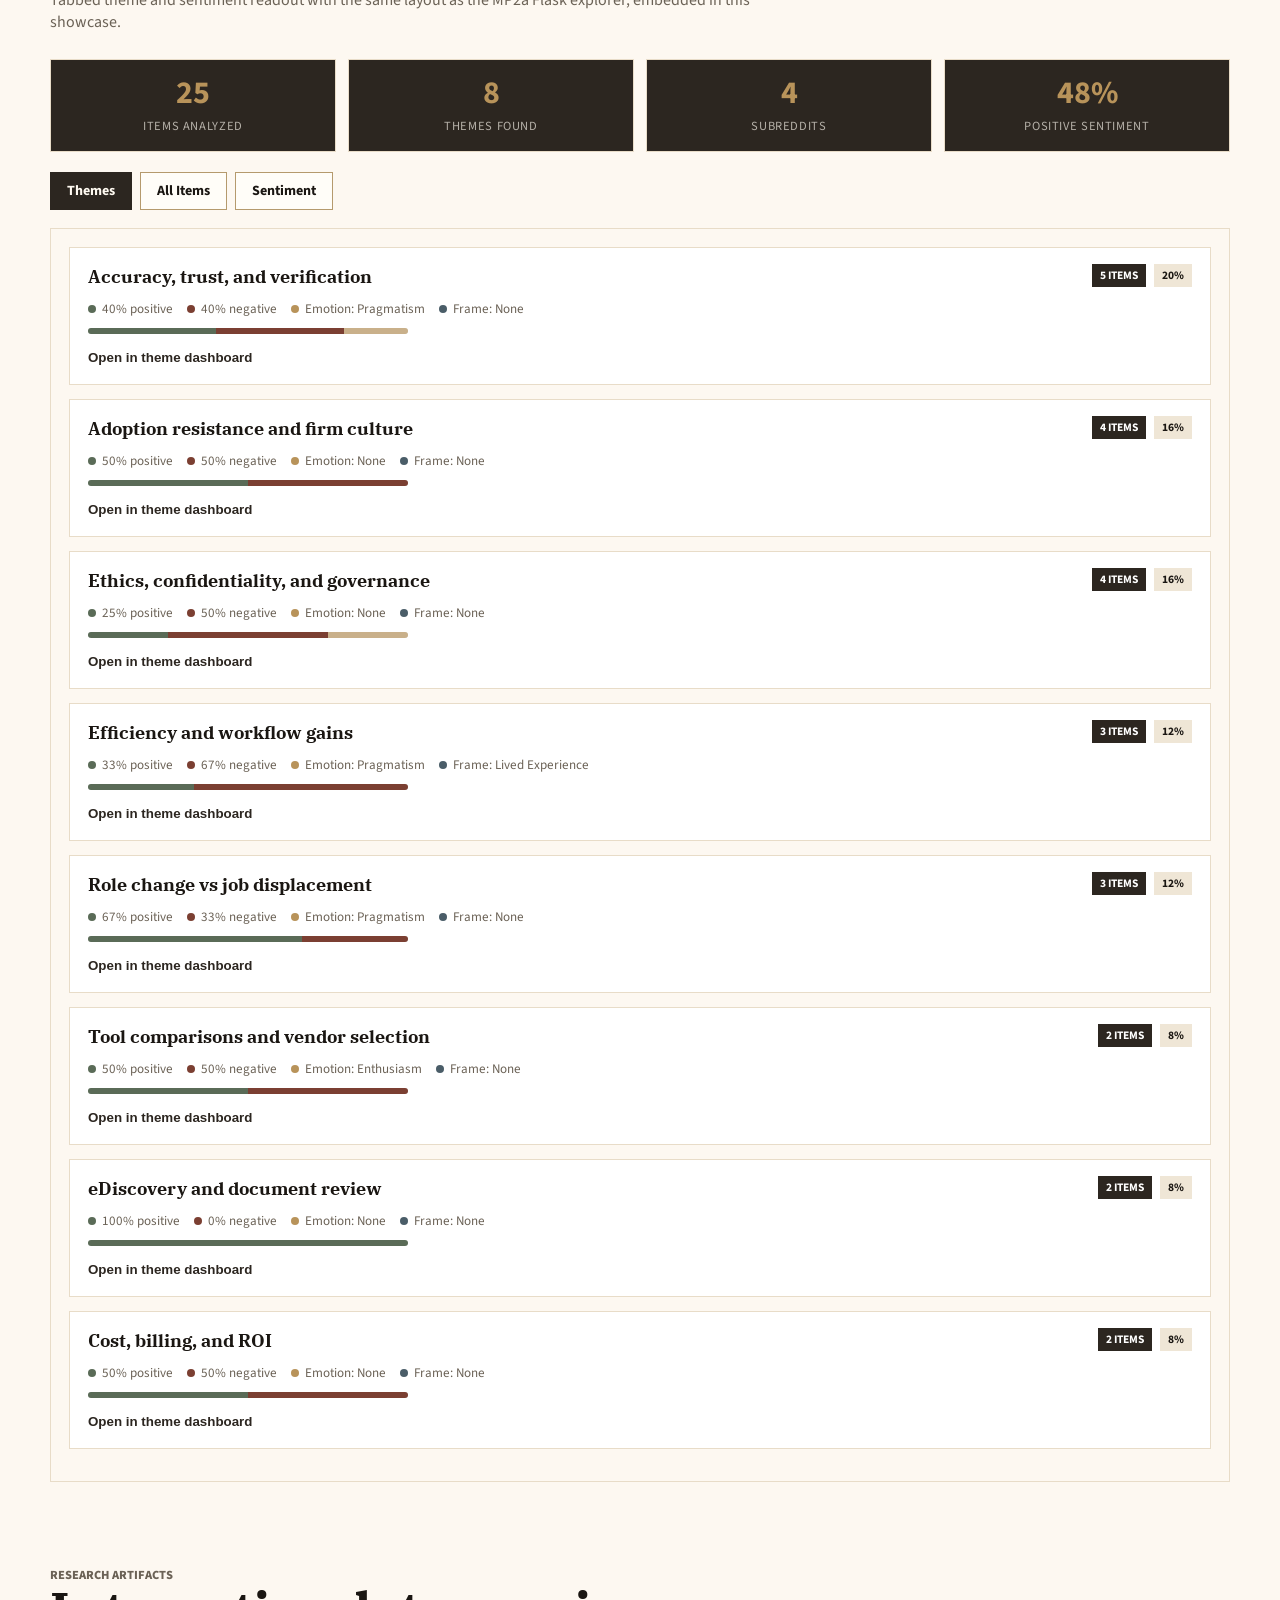
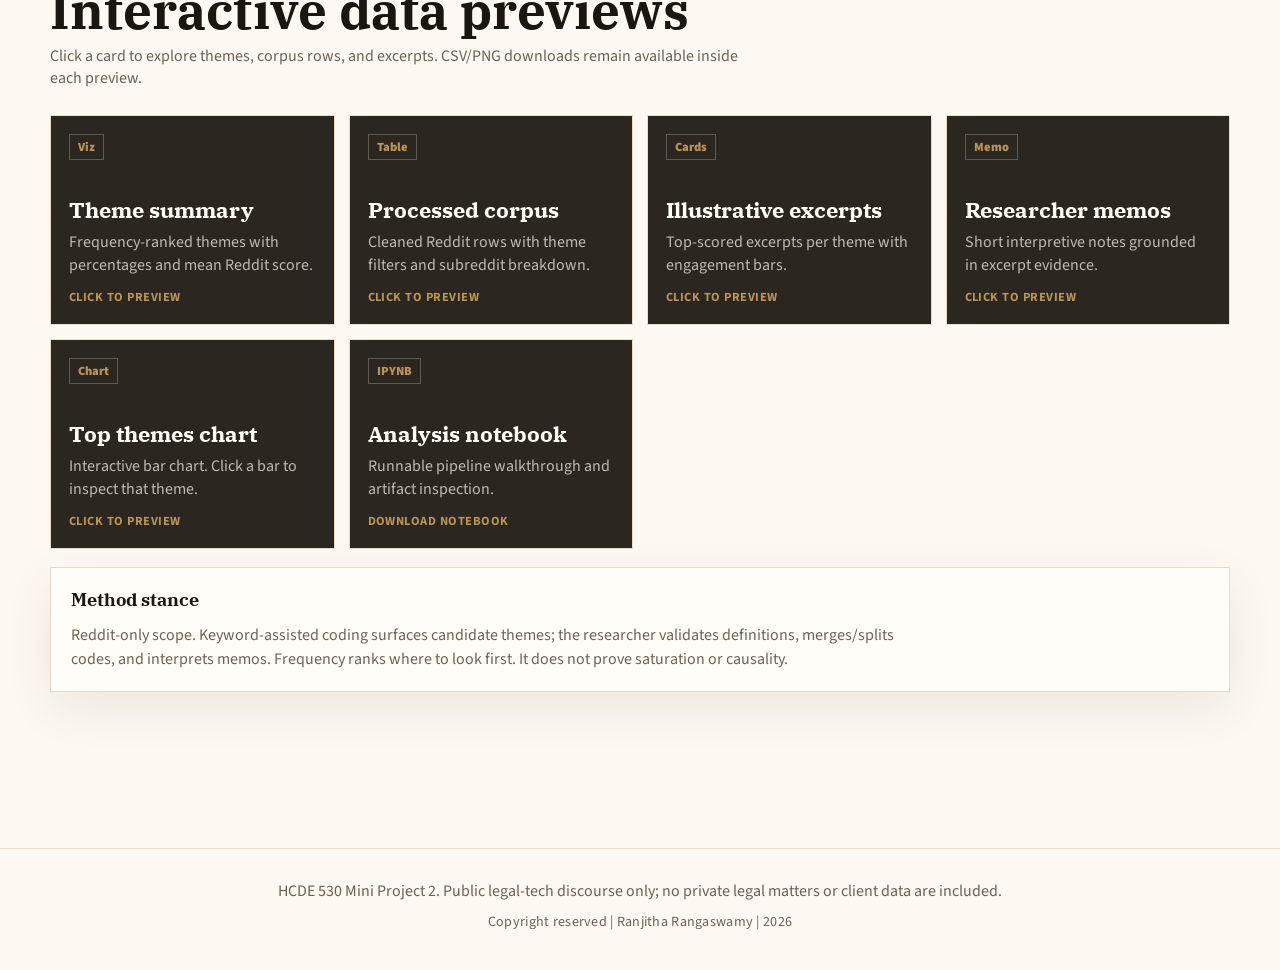
==== commit fcc8b5c4: "Ship latest showcase: theme evidence layouts, isotype chart, and design page. Syncs the full MiniPro" ====
--- a/index.html
+++ b/index.html
@@ -13,11 +13,12 @@
     <header class="hero">
       <div class="hero__image" aria-hidden="true"></div>
       <nav class="topbar" aria-label="Project navigation">
-        <a class="brand-link" href="../README.md">DocketSignal</a>
+        <a class="brand-link" href="README.md">DocketSignal</a>
         <a href="#story">Story</a>
         <a href="#themes">Themes</a>
         <a href="#discourse-explorer">Explorer</a>
         <a href="#evidence">Evidence</a>
+        <a href="design.html" class="topbar__design-card">Design thinking</a>
         <a href="#explore">Explore data</a>
       </nav>
       <section class="hero__content">
@@ -43,33 +44,53 @@
     <section class="scrolly-story" id="story" aria-label="Scroll narrative">
       <div class="scrolly-story__inner">
         <article class="scrolly-step scrolly-reveal">
-          <p class="scrolly-kicker">Legal AI discourse · Context</p>
-          <h2 class="scrolly-headline">We only look<br><em>at the edges.</em></h2>
-          <p class="scrolly-body">Public conversation about legal AI often starts with catastrophe: a Mata sanction, a fabricated citation, a headline about lawyers disciplined for chatbot drafts. Those events command attention. They are not where most practitioners live day to day.</p>
-          <blockquote class="scrolly-pullquote">The real story is quieter.</blockquote>
-          <p class="scrolly-body">Shadow tool use, partner skepticism, verification rituals, billable-hour friction. The profession is built to respond when something goes wrong — far less equipped to see the ongoing pressure in forum threads and comment chains.</p>
+          <p class="scrolly-kicker">Legal AI discourse · Research question</p>
+          <h2 class="scrolly-headline">What do practitioners argue about most when legal AI comes up in public forums?</h2>
+          <p class="scrolly-body">This showcase codes public Reddit threads with keyword themes and sentiment. It does not settle the debates, but it ranks where practitioners spend their argumentative energy when firms are not in the room.</p>
+          <figure class="scrolly-evidence-quote reddit-quote">
+            <p class="reddit-quote__title">Lawyer here — stop using ChatGPT for case citations</p>
+            <blockquote class="reddit-quote__body">
+              <p>Every week someone posts about getting burned by fake cases. LLMs are probabilistic text generators not legal databases. Use purpose-built legal research tools or you are asking for sanctions. Human verification is mandatory.</p>
+            </blockquote>
+            <figcaption class="reddit-quote__meta">
+              <span>r/ChatGPT</span>
+              <span>892 pts</span>
+              <span>u/ethics_nerd</span>
+            </figcaption>
+          </figure>
         </article>
 
         <article class="scrolly-step scrolly-step--dark scrolly-reveal">
-          <p class="scrolly-kicker">Legal AI discourse · The corpus</p>
-          <h2 class="scrolly-headline">Even highly regulated work<br><em>relies on informal talk.</em></h2>
-          <p class="scrolly-body">Court rules, ethics opinions, and vendor demos describe a controlled future. From the outside, adoption can look inevitable. But public Reddit discourse reveals practitioners negotiating risk in public — often without naming their firm or client.</p>
+          <p class="scrolly-kicker">Short answer from this corpus</p>
+          <h2 class="scrolly-headline">Verification and trust<br><em>outrank everything else.</em></h2>
+          <p class="scrolly-body">In a 25-row Reddit sample, accuracy and verification anxiety is the top coded theme. The arguments repeat: fabricated citations, post-Mata caution, and speed that still demands a human sign-off.</p>
           <ul class="scrolly-wordlist">
-            <li>verification anxiety</li>
-            <li>shadow adoption</li>
+            <li>accuracy & trust</li>
+            <li>tool comparison</li>
+            <li>adoption resistance</li>
             <li>ethics & confidentiality</li>
-            <li>workflow speed</li>
-            <li>job role change</li>
-            <li>vendor comparison</li>
+            <li>efficiency gains</li>
+            <li>job displacement</li>
           </ul>
+          <figure class="scrolly-evidence-quote scrolly-evidence-quote--dark reddit-quote">
+            <p class="reddit-quote__title reddit-quote__title--label">Illustrative comment · r/lawyers</p>
+            <blockquote class="reddit-quote__body">
+              <p>We piloted Harvey for contract review. Accuracy is better than generic chatbots but I still catch wrong clause summaries weekly. The value is speed on first pass, not final judgment. You must validate everything before it goes to a client.</p>
+            </blockquote>
+            <figcaption class="reddit-quote__meta">
+              <span>r/lawyers</span>
+              <span>156 pts</span>
+              <span>u/biglaw_associate</span>
+            </figcaption>
+          </figure>
         </article>
 
         <div class="scrolly-pair scrolly-reveal">
           <div class="scrolly-pair__sticky">
-            <p class="scrolly-kicker">01 / 03 — Top theme</p>
-            <h2 class="scrolly-headline scrolly-headline--compact">Trust is the<br><em>gate.</em></h2>
-            <p class="scrolly-body">In this sample corpus, accuracy and verification anxiety outrank every other coded theme — the through-line after Mata-style failures.</p>
-            <p class="scrolly-meta">Frequency-ranked keyword coding · Reddit-only · researcher validation required</p>
+            <p class="scrolly-kicker">Finding 01 / 03 · Top theme</p>
+            <h2 class="scrolly-headline scrolly-headline--compact">Which argument<br><em>shows up most?</em></h2>
+            <p class="scrolly-body">Accuracy, trust, and verification (hallucination fear, citation checks, and mandatory human review) leads the frequency ranking in this sample.</p>
+            <p class="scrolly-meta">Keyword coding · Reddit-only · researcher validation required</p>
           </div>
           <div class="scrolly-pair__panels">
             <article class="scrolly-stat-card">
@@ -84,9 +105,9 @@
 
         <div class="scrolly-pair scrolly-reveal">
           <div class="scrolly-pair__sticky">
-            <p class="scrolly-kicker">02 / 03 — Sentiment</p>
-            <h2 class="scrolly-headline scrolly-headline--compact">Tone is mixed,<br><em>not naive.</em></h2>
-            <p class="scrolly-body">VADER polarity on cleaned text surfaces optimism about workflow gains alongside warnings about hallucination and governance — rarely pure hype.</p>
+            <p class="scrolly-kicker">Finding 02 / 03 · Sentiment</p>
+            <h2 class="scrolly-headline scrolly-headline--compact">Are they hopeful<br><em>or skeptical?</em></h2>
+            <p class="scrolly-body">Both. VADER polarity on cleaned text surfaces workflow optimism alongside hallucination warnings. Practitioners argue in mixed tone, not pure hype or uniform panic.</p>
           </div>
           <div class="scrolly-pair__panels">
             <article class="scrolly-stat-card">
@@ -98,56 +119,73 @@
                 <span class="neu" style="width:32%"></span>
                 <span class="neg" style="width:20%"></span>
               </div>
-              <p class="scrolly-stat-card__note">Illustrative split from current pipeline run — open Sentiment tab for full breakdown.</p>
+              <p class="scrolly-stat-card__note">Illustrative split from current pipeline run. Open the Sentiment tab for full breakdown.</p>
             </article>
           </div>
         </div>
 
         <div class="scrolly-pair scrolly-reveal">
           <div class="scrolly-pair__sticky">
-            <p class="scrolly-kicker">03 / 03 — Coverage</p>
-            <h2 class="scrolly-headline scrolly-headline--compact">Eight themes,<br><em>one source.</em></h2>
-            <p class="scrolly-body">This pass stays deliberately narrow: public Reddit threads only, so frequency signals show where practitioners argue — not what firms do in private.</p>
+            <p class="scrolly-kicker">Finding 03 / 03 · Coverage</p>
+            <h2 class="scrolly-headline scrolly-headline--compact">How many distinct<br><em>debates appear?</em></h2>
+            <p class="scrolly-body">Eight keyword themes from one public source type. The map is intentionally narrow (Reddit only), so frequency shows where practitioners argue in the open, not what firms decide behind closed doors.</p>
           </div>
           <div class="scrolly-pair__panels">
             <article class="scrolly-stat-card">
               <p class="scrolly-stat-card__index">03 / 03</p>
               <p class="scrolly-stat-card__value"><span data-count-to="8" data-scrolly="data-themes">8</span></p>
               <p class="scrolly-stat-card__label">themes surfaced from <span data-count-to="25" data-scrolly="data-items">25</span> coded items</p>
-              <p class="scrolly-stat-card__note">Subreddits: r/lawyers, r/LawFirm, r/LegalTech, r/ChatGPT — see provenance banner below for sample vs live API.</p>
+              <p class="scrolly-stat-card__note">Subreddits: r/lawyers, r/LawFirm, r/LegalTech, r/ChatGPT. See the provenance banner below for sample vs live API.</p>
             </article>
           </div>
         </div>
 
         <article class="scrolly-step scrolly-reveal">
-          <p class="scrolly-kicker">Legal AI discourse · Adoption</p>
-          <h2 class="scrolly-headline">The tools exist.<br><em>So why the silence?</em></h2>
-          <p class="scrolly-body">Associates describe using ChatGPT quietly while partners delay policy. Ethics threads stress confidentiality; tool threads compare Harvey, CoCounsel, and Spellbook. Structurally, options are multiplying — yet discourse keeps returning to verification and fear of professional consequence.</p>
-          <blockquote class="scrolly-pullquote scrolly-pullquote--wide">“You must validate everything before it goes to a client.” — recurring practitioner frame in corpus excerpts</blockquote>
-          <p class="scrolly-body">Psychological barriers show up as often as feature lists: black-box anxiety, billable-hour incentives, and missing firm governance. People turn to anonymous forums — not because they are better, but because they feel safer.</p>
-        </article>
-
-        <article class="scrolly-step scrolly-step--split scrolly-reveal">
-          <p class="scrolly-kicker">Legal AI discourse · Two paths</p>
-          <h2 class="scrolly-headline">When discourse names risk,<br><em>design can respond.</em></h2>
-          <div class="scrolly-paths">
-            <div class="scrolly-path">
-              <p class="scrolly-path__label">Path 01 · Lower the verification barrier</p>
-              <p class="scrolly-path__stat" data-scrolly="path-accuracy-pct">20%</p>
-              <p class="scrolly-path__text">Threads obsess over citation integrity. Interfaces that surface linked authorities, confidence states, and explicit cannot-verify flags match what practitioners already demand.</p>
-            </div>
-            <div class="scrolly-path">
-              <p class="scrolly-path__label">Path 02 · Governed adoption</p>
-              <p class="scrolly-path__stat" data-scrolly="path-adoption-pct">16%</p>
-              <p class="scrolly-path__text">Resistance and firm-culture themes cluster around policy vacuums. Products need ethical-wall compatibility, transparent reasoning paths, and language firms can adopt without shadow use.</p>
-            </div>
-          </div>
+          <p class="scrolly-kicker">Illustrative threads · From the corpus</p>
+          <h2 class="scrolly-headline">What else do they<br><em>argue about?</em></h2>
+          <p class="scrolly-body">After verification, practitioners split across vendor choice, firm politics, ethics walls, and workflow speed. These excerpts are representative, not exhaustive, of the coded sample.</p>
+
+          <figure class="scrolly-evidence-quote reddit-quote">
+            <p class="reddit-quote__title">Anyone actually trusting ChatGPT for research after Mata?</p>
+            <blockquote class="reddit-quote__body">
+              <p>I'm a solo and tried ChatGPT for a motion outline. It cited cases that looked real but were completely fabricated. After Mata I feel like I need to verify every sentence. Curious what others use that is actually grounded in real citations.</p>
+            </blockquote>
+            <figcaption class="reddit-quote__meta">
+              <span>r/lawyers</span>
+              <span>412 pts</span>
+              <span>u/solo_litigator</span>
+            </figcaption>
+          </figure>
+
+          <figure class="scrolly-evidence-quote reddit-quote">
+            <p class="reddit-quote__title">Partners still refuse to adopt any AI tools</p>
+            <blockquote class="reddit-quote__body">
+              <p>I'm at a 40 attorney firm. Younger associates use ChatGPT quietly. Partners say malpractice risk and client confidentiality. We have no firm AI policy. Perfect is the enemy of good but nobody wants to be the test case.</p>
+            </blockquote>
+            <figcaption class="reddit-quote__meta">
+              <span>r/LawFirm</span>
+              <span>234 pts</span>
+              <span>u/associate_year3</span>
+            </figcaption>
+          </figure>
+
+          <figure class="scrolly-evidence-quote reddit-quote">
+            <p class="reddit-quote__title">Harvey vs CoCounsel for mid-size litigation shop?</p>
+            <blockquote class="reddit-quote__body">
+              <p>Managing partner wants us to pick one AI stack this quarter. Harvey demo was impressive but pricing is opaque. CoCounsel integrates with Westlaw which our associates already live in. Worried about subscription creep when you add research plus AI tiers.</p>
+            </blockquote>
+            <figcaption class="reddit-quote__meta">
+              <span>r/LegalTech</span>
+              <span>98 pts</span>
+              <span>u/lit_support_lead</span>
+            </figcaption>
+          </figure>
         </article>
 
         <article class="scrolly-step scrolly-step--closing scrolly-reveal">
-          <p class="scrolly-kicker">Legal AI discourse · Looking forward</p>
-          <h2 class="scrolly-headline">The pipeline surfaces patterns.<br><em>You still validate them.</em></h2>
-          <p class="scrolly-body">DocketSignal ranks where to look first in public legal-AI talk. It does not automate grounded theory, saturation, or causal claims. The sections below let you inspect themes, sentiment, and raw rows — the way a researcher would.</p>
+          <p class="scrolly-kicker">Legal AI discourse · Next step</p>
+          <h2 class="scrolly-headline">The pipeline ranks the arguments.<br><em>You still read the threads.</em></h2>
+          <p class="scrolly-body">DocketSignal surfaces where public legal-AI talk concentrates: themes, sentiment, and verbatim excerpts. It does not replace researcher judgment. Use the sections below to inspect the full coded corpus.</p>
           <nav class="scrolly-cta" aria-label="Jump to analysis tools">
             <a href="#themes"><strong>Themes</strong><span>Ranked codes & evidence</span></a>
             <a href="#discourse-explorer"><strong>Explorer</strong><span>All items & sentiment</span></a>
@@ -181,11 +219,11 @@
       <p class="provenance-banner is-sample" id="provenance-banner" aria-live="polite">
         <span class="provenance-badge" id="provenance-label">Sample corpus</span>
         <span class="provenance-detail" id="provenance-detail">
-          Offline curated sample in src/sample_reddit_corpus.py — paraphrased Reddit-style discourse for showcase runs.
+          Offline curated sample in src/sample_reddit_corpus.py: paraphrased Reddit-style discourse for showcase runs.
         </span>
         <span class="provenance-meta">
           Raw file: <a href="data/raw_reddit_posts.csv">data/raw_reddit_posts.csv</a>
-          · Collected <span id="provenance-collected">—</span>
+          · Collected <span id="provenance-collected">n/a</span>
         </span>
       </p>
 
@@ -194,6 +232,11 @@
           <p class="eyebrow">Focused coding output</p>
           <h2>Ranked discourse themes</h2>
           <p>Select a theme to inspect coded evidence, memo logic, and product implications.</p>
+        </div>
+
+        <div class="theme-chart-panel" id="dashboard-theme-viz-wrap">
+          <p class="theme-chart-panel__lede">Each square is one coded post or comment; the thin bar shows relative theme size. Click a row to open that theme.</p>
+          <div id="dashboard-theme-viz" class="theme-freq-chart" aria-label="Theme frequency isotype matrix"></div>
         </div>
 
         <div class="dashboard__grid">
@@ -231,7 +274,7 @@
                       </div>
                       <div>
                         <dt>Mean Reddit score</dt>
-                        <dd>Arithmetic mean of each row’s Reddit <strong>upvote score</strong> in this theme—not sentiment, not a composite index. Excerpt cards show the same per-post score.</dd>
+                        <dd>Arithmetic mean of each row’s Reddit <strong>upvote score</strong> in this theme, not sentiment and not a composite index. Excerpt cards show the same per-post score.</dd>
                       </div>
                       <div>
                         <dt>Dominant frame</dt>
@@ -253,7 +296,7 @@
                 <span id="detail-sentiment"></span>
                 <p>mean Reddit score</p>
               </article>
-              <article>
+              <article id="detail-frame-tile">
                 <span id="detail-frame"></span>
                 <p>dominant frame</p>
               </article>
@@ -262,6 +305,7 @@
             <div class="evidence-layout">
               <section>
                 <h3>Illustrative excerpts</h3>
+                <p class="evidence-note" id="evidence-note"></p>
                 <div id="evidence-list"></div>
               </section>
               <section class="memo-panel">
@@ -279,24 +323,24 @@
         <div class="section-heading">
           <p class="eyebrow">Plain analysis view</p>
           <h2>Discourse explorer</h2>
-          <p>Tabbed theme and sentiment readout — same layout as the MP2a Flask explorer, embedded in this showcase.</p>
+          <p>Tabbed theme and sentiment readout with the same layout as the MP2a Flask explorer, embedded in this showcase.</p>
         </div>
 
         <div class="explorer-stats" aria-label="Explorer summary">
           <article>
-            <span id="explorer-stat-items">—</span>
+            <span id="explorer-stat-items">…</span>
             <p>items analyzed</p>
           </article>
           <article>
-            <span id="explorer-stat-themes">—</span>
+            <span id="explorer-stat-themes">…</span>
             <p>themes found</p>
           </article>
           <article>
-            <span id="explorer-stat-sources">—</span>
+            <span id="explorer-stat-sources">…</span>
             <p>subreddits</p>
           </article>
           <article>
-            <span id="explorer-stat-sentiment">—</span>
+            <span id="explorer-stat-sentiment">…</span>
             <p>positive sentiment</p>
           </article>
         </div>
@@ -335,7 +379,7 @@
           <button type="button" class="download-card preview-card" data-preview="chart">
             <span>Chart</span>
             <strong>Top themes chart</strong>
-            <p>Interactive bar chart — click a bar to inspect that theme.</p>
+            <p>Interactive bar chart. Click a bar to inspect that theme.</p>
           </button>
           <a class="download-card preview-card preview-card--link" href="notebooks/legal_ai_discourse_analysis.ipynb" download>
             <span>IPYNB</span>
@@ -346,13 +390,14 @@
 
         <div class="method-note">
           <h3>Method stance</h3>
-          <p>Reddit-only scope. Keyword-assisted coding surfaces candidate themes; the researcher validates definitions, merges/splits codes, and interprets memos. Frequency ranks where to look first—it does not prove saturation or causality.</p>
+          <p>Reddit-only scope. Keyword-assisted coding surfaces candidate themes; the researcher validates definitions, merges/splits codes, and interprets memos. Frequency ranks where to look first. It does not prove saturation or causality.</p>
         </div>
       </section>
     </main>
 
     <footer>
       <p>HCDE 530 Mini Project 2. Public legal-tech discourse only; no private legal matters or client data are included.</p>
+      <p class="footer__copyright">Copyright reserved | Ranjitha Rangaswamy | 2026</p>
     </footer>
 
     <div class="preview-modal" id="preview-modal" hidden role="dialog" aria-modal="true" aria-labelledby="preview-modal-title">
@@ -372,6 +417,9 @@
     <script src="provenance.js"></script>
     <script src="showcase-data.js"></script>
     <script src="links.js"></script>
+    <script src="palette.js"></script>
+    <script src="theme-viz.js"></script>
+    <script src="theme-evidence.js"></script>
     <script src="app.js"></script>
     <script src="preview.js"></script>
     <script src="explorer.js"></script>
--- a/styles.css
+++ b/styles.css
@@ -1,16 +1,26 @@
 :root {
-  --ink: #181512;
-  --muted: #665f56;
-  --paper: #f7f2ea;
-  --paper-strong: #fffaf1;
-  --line: #d8cbb8;
-  --line-strong: #a9977e;
-  --charcoal: #24211e;
-  --oxblood: #7c2f2b;
-  --blueprint: #28485f;
-  --gold: #c28f37;
-  --green: #4b7657;
-  --shadow: 0 24px 70px rgba(31, 25, 18, 0.18);
+  --ink: #1a1612;
+  --muted: #6b6256;
+  --paper: #fdf8f1;
+  --paper-strong: #fffdf8;
+  --line: #e8dcc8;
+  --line-strong: #b59a6d;
+  --charcoal: #2c2620;
+  --oxblood: #7b3f32;
+  --oxblood-deep: #5e3228;
+  --gold: #b8935a;
+  --gold-light: #d4bc8a;
+  --sage: #5a6b57;
+  --slate: #4a5d68;
+  --slate-deep: #354650;
+  --sienna: #9a5538;
+  --sand: #c9b08a;
+  --cell-empty: #efe6d6;
+  /* Aliases used across components */
+  --blueprint: var(--oxblood);
+  --navy: var(--charcoal);
+  --green: var(--sage);
+  --shadow: 0 24px 70px rgba(42, 36, 32, 0.12);
 }
 
 * {
@@ -47,7 +57,7 @@
   inset: 0;
   background:
     linear-gradient(90deg, rgba(22, 18, 15, 0.94) 0%, rgba(31, 27, 23, 0.84) 38%, rgba(31, 27, 23, 0.14) 100%),
-    url("../showcase-assets/legal-ai-discourse-showcase-hero.png") center / cover;
+    url("showcase-assets/legal-ai-discourse-showcase-hero.png") center / cover;
   transform: scale(1.01);
 }
 
@@ -87,9 +97,23 @@
 }
 
 .topbar .brand-link {
-  background: rgba(194, 143, 55, 0.18);
-  border-color: rgba(194, 143, 55, 0.82);
-  color: #f8dfad;
+  background: rgba(184, 147, 90, 0.2);
+  border-color: rgba(184, 147, 90, 0.75);
+  color: var(--gold-light);
+}
+
+.topbar__design-card {
+  background: rgba(255, 250, 241, 0.14);
+  border-color: var(--gold-light);
+  color: var(--gold-light);
+  box-shadow: 0 0 0 1px rgba(184, 147, 90, 0.35), 0 8px 24px rgba(0, 0, 0, 0.18);
+  letter-spacing: 0.02em;
+}
+
+.topbar__design-card:hover {
+  background: rgba(255, 250, 241, 0.22);
+  border-color: var(--gold);
+  color: #fffdf8;
 }
 
 .hero__content {
@@ -249,6 +273,8 @@
   padding: 72px clamp(18px, 4vw, 56px);
   background: var(--charcoal);
   color: var(--paper-strong);
+  box-sizing: border-box;
+  overflow: visible;
 }
 
 .scrolly-step--dark .scrolly-body,
@@ -272,7 +298,7 @@
 }
 
 .scrolly-step--dark .scrolly-kicker {
-  color: #f8dfad;
+  color: var(--gold-light);
 }
 
 .scrolly-headline {
@@ -289,7 +315,7 @@
 }
 
 .scrolly-step--dark .scrolly-headline em {
-  color: #f8dfad;
+  color: var(--gold-light);
 }
 
 .scrolly-headline--compact {
@@ -318,6 +344,57 @@
   max-width: 720px;
 }
 
+.scrolly-evidence-quote {
+  margin: 28px 0 0;
+  padding: 20px 22px 16px;
+  border-left: 4px solid var(--oxblood);
+  background: var(--paper-strong);
+  text-align: left;
+  box-sizing: border-box;
+  width: 100%;
+  max-width: 100%;
+  overflow: visible;
+}
+
+.scrolly-evidence-quote .reddit-quote__title {
+  color: var(--ink);
+}
+
+.scrolly-evidence-quote .reddit-quote__body {
+  color: var(--muted);
+}
+
+.scrolly-evidence-quote .reddit-quote__meta {
+  color: var(--muted);
+}
+
+.scrolly-evidence-quote--dark {
+  margin-top: 32px;
+  border-left-color: var(--gold-light);
+  background: rgba(255, 250, 241, 0.08);
+}
+
+.scrolly-evidence-quote--dark .reddit-quote__title:not(.reddit-quote__title--label) {
+  color: var(--paper);
+}
+
+.scrolly-evidence-quote--dark .reddit-quote__title--label {
+  color: rgba(255, 250, 241, 0.72);
+}
+
+.scrolly-evidence-quote--dark .reddit-quote__body {
+  border-left-color: rgba(255, 250, 241, 0.35);
+  color: rgba(255, 250, 241, 0.88);
+}
+
+.scrolly-evidence-quote--dark .reddit-quote__meta {
+  color: rgba(255, 250, 241, 0.62);
+}
+
+.scrolly-evidence-quote + .scrolly-evidence-quote {
+  margin-top: 18px;
+}
+
 .scrolly-wordlist {
   display: flex;
   flex-wrap: wrap;
@@ -380,7 +457,7 @@
   font-family: "IBM Plex Serif", Georgia, serif;
   font-size: clamp(3rem, 8vw, 5rem);
   line-height: 1;
-  color: var(--blueprint);
+  color: var(--oxblood);
 }
 
 .scrolly-stat-card__label {
@@ -407,12 +484,12 @@
 .scrolly-grid-cell {
   aspect-ratio: 1;
   border: 1px solid var(--line);
-  background: #ece3d4;
+  background: var(--cell-empty);
 }
 
 .scrolly-grid-cell.is-on {
-  background: var(--blueprint);
-  border-color: var(--blueprint);
+  background: var(--oxblood);
+  border-color: var(--oxblood-deep);
 }
 
 .scrolly-sent-bar {
@@ -420,7 +497,7 @@
   height: 8px;
   border-radius: 999px;
   overflow: hidden;
-  background: #ece3d4;
+  background: var(--cell-empty);
   max-width: 320px;
 }
 
@@ -696,6 +773,7 @@
 
 .theme-detail {
   padding: clamp(20px, 3vw, 34px);
+  container-type: inline-size;
 }
 
 .detail-kicker {
@@ -841,6 +919,10 @@
   margin: 24px 0;
 }
 
+.signal-grid--two-up {
+  grid-template-columns: repeat(2, 1fr);
+}
+
 .signal-grid article {
   border: 1px solid var(--line);
   background: #fbf5eb;
@@ -861,17 +943,160 @@
   align-items: start;
 }
 
+/* Tool comparison needs both columns of width — do not squeeze beside memo */
+.evidence-layout:has(.evidence-list--comparison) {
+  grid-template-columns: 1fr;
+}
+
 .evidence-layout h3,
 .method-note h3 {
   margin: 0 0 12px;
   font-size: 1.1rem;
 }
 
+.evidence-note {
+  margin: -4px 0 14px;
+  font-size: 0.92rem;
+  color: var(--muted);
+  line-height: 1.45;
+}
+
+.excerpt-context {
+  display: flex;
+  flex-wrap: wrap;
+  gap: 8px 24px;
+  margin: 0 0 12px;
+}
+
+.excerpt-context__chip {
+  display: inline-flex;
+  align-items: baseline;
+  gap: 8px;
+}
+
+.excerpt-context__label {
+  font-size: 0.72rem;
+  font-weight: 700;
+  letter-spacing: 0.05em;
+  text-transform: uppercase;
+  color: var(--muted);
+}
+
+.excerpt-context__value {
+  font-size: 0.82rem;
+  font-weight: 600;
+  letter-spacing: 0.01em;
+  text-transform: capitalize;
+  color: var(--ink);
+}
+
+.excerpt-empty {
+  margin: 0;
+  color: var(--muted);
+  font-size: 0.95rem;
+}
+
 .excerpt {
-  border-left: 4px solid var(--blueprint);
-  background: #f3eadc;
-  padding: 16px;
-  margin-bottom: 12px;
+  border-left: 4px solid var(--oxblood);
+  background: var(--paper-strong);
+  padding: 18px 18px 14px;
+  margin-bottom: 14px;
+}
+
+.reddit-quote__title {
+  margin: 0 0 10px;
+  font-family: "IBM Plex Serif", Georgia, serif;
+  font-size: 1.05rem;
+  font-weight: 600;
+  font-style: italic;
+  line-height: 1.35;
+  color: var(--ink);
+}
+
+.reddit-quote__title::before {
+  content: "\201C";
+}
+
+.reddit-quote__title::after {
+  content: "\201D";
+}
+
+.reddit-quote__title--label {
+  font-style: normal;
+  font-size: 0.82rem;
+  font-weight: 700;
+  letter-spacing: 0.04em;
+  text-transform: uppercase;
+  color: var(--muted);
+}
+
+.reddit-quote__title--label::before,
+.reddit-quote__title--label::after {
+  content: none;
+}
+
+.reddit-quote__body {
+  margin: 0;
+  padding: 0 0 0 14px;
+  border-left: 2px solid var(--line-strong);
+  color: var(--muted);
+  font-style: italic;
+  max-width: 100%;
+  overflow: visible;
+}
+
+.reddit-quote__body p {
+  margin: 0;
+  font-size: 0.98rem;
+  line-height: 1.55;
+  white-space: normal;
+  overflow-wrap: break-word;
+  word-wrap: break-word;
+}
+
+.reddit-quote__body p::before {
+  content: "\201C";
+}
+
+.reddit-quote__body p::after {
+  content: "\201D";
+}
+
+.reddit-quote__meta {
+  display: flex;
+  flex-wrap: wrap;
+  gap: 8px;
+  align-items: center;
+  margin-top: 14px;
+  color: var(--muted);
+  font-size: 0.82rem;
+  font-weight: 700;
+}
+
+.reddit-quote__meta span {
+  border: 1px solid var(--line);
+  padding: 2px 8px;
+  border-radius: 999px;
+  background: var(--paper);
+  color: var(--ink);
+}
+
+.scrolly-evidence-quote--dark .reddit-quote__meta span,
+.preview-excerpt-card .reddit-quote__meta span {
+  background: var(--paper-strong);
+  color: var(--ink);
+  border-color: var(--line);
+}
+
+.reddit-quote__link {
+  margin-left: auto;
+  color: var(--oxblood);
+  font-weight: 800;
+  text-decoration: none;
+}
+
+.reddit-quote__link:hover {
+  text-decoration: underline;
 }
 
 .excerpt p {
@@ -885,6 +1110,1549 @@
   color: var(--oxblood);
   font-weight: 800;
   text-decoration: none;
+}
+
+/* —— Per-theme evidence layouts —— */
+.theme-evidence__meta {
+  display: flex;
+  flex-wrap: wrap;
+  gap: 8px;
+  align-items: center;
+  margin-top: 12px;
+  font-size: 0.78rem;
+  font-weight: 700;
+  color: var(--muted);
+}
+
+.theme-evidence__meta span {
+  border: 1px solid var(--line);
+  padding: 2px 8px;
+  border-radius: 999px;
+  background: rgba(255, 253, 248, 0.85);
+  color: var(--ink);
+}
+
+.theme-evidence__link {
+  margin-left: auto;
+  color: var(--oxblood);
+  font-weight: 800;
+  text-decoration: none;
+}
+
+.theme-evidence__link:hover {
+  text-decoration: underline;
+}
+
+.theme-evidence .excerpt-context {
+  margin-bottom: 10px;
+}
+
+/* Editorial (accuracy & trust) — default citation blocks */
+.theme-evidence--editorial .excerpt--editorial {
+  margin-bottom: 14px;
+}
+
+/* Sticky board (adoption resistance) */
+.theme-evidence--sticky-board {
+  position: relative;
+  display: grid;
+  grid-template-columns: repeat(auto-fill, minmax(240px, 1fr));
+  gap: 22px 18px;
+  align-items: start;
+  padding: 32px 24px 28px;
+  border-radius: 10px;
+  background-color: #e5e0d6;
+  background-image: radial-gradient(circle, rgba(94, 50, 40, 0.14) 1px, transparent 1px);
+  background-size: 22px 22px;
+  border: 1px solid var(--line);
+  min-height: 280px;
+}
+
+.sticky-note {
+  position: relative;
+  display: flex;
+  flex-direction: column;
+  min-height: 140px;
+  padding: 20px 16px 14px;
+  border-radius: 2px;
+  box-shadow: 3px 5px 14px rgba(42, 31, 24, 0.14);
+  transform: rotate(var(--rotate, 0deg));
+  transition: transform 0.2s ease, box-shadow 0.2s ease;
+  overflow: visible;
+}
+
+.sticky-note:hover {
+  transform: rotate(0deg) scale(1.02);
+  box-shadow: 4px 8px 20px rgba(42, 31, 24, 0.18);
+  z-index: 2;
+}
+
+.sticky-note--yellow { background: linear-gradient(165deg, #fef9c3 0%, #fde68a 100%); }
+.sticky-note--pink { background: linear-gradient(165deg, #fce7f3 0%, #fbcfe8 100%); }
+.sticky-note--mint { background: linear-gradient(165deg, #d1fae5 0%, #a7f3d0 100%); }
+.sticky-note--sky { background: linear-gradient(165deg, #e0f2fe 0%, #bae6fd 100%); }
+
+.sticky-note__pin {
+  position: absolute;
+  top: -7px;
+  left: 50%;
+  width: 14px;
+  height: 14px;
+  margin-left: -7px;
+  border-radius: 50%;
+  background: radial-gradient(circle at 35% 35%, #f87171, #991b1b);
+  box-shadow: 0 2px 4px rgba(0, 0, 0, 0.25);
+}
+
+.sticky-note__title {
+  margin: 0 0 8px;
+  font-size: 0.82rem;
+  font-weight: 800;
+  line-height: 1.35;
+  color: var(--oxblood-deep);
+  text-transform: uppercase;
+  letter-spacing: 0.03em;
+  display: -webkit-box;
+  -webkit-line-clamp: 3;
+  -webkit-box-orient: vertical;
+  overflow: hidden;
+}
+
+.sticky-note__body {
+  flex: 1 1 auto;
+  min-height: 0;
+}
+
+.sticky-note__quote {
+  margin: 0 0 12px;
+  padding: 0;
+  border: none;
+  font-style: italic;
+  font-size: 0.92rem;
+  line-height: 1.5;
+  color: var(--ink);
+  overflow-wrap: anywhere;
+}
+
+.sticky-note__quote p {
+  margin: 0;
+}
+
+.sticky-note__quote p::before {
+  content: "\201C";
+  font-size: 1.35rem;
+  line-height: 0;
+  color: var(--oxblood);
+  opacity: 0.55;
+  margin-right: 2px;
+}
+
+.sticky-note__quote p::after {
+  content: "\201D";
+  font-size: 1.35rem;
+  color: var(--oxblood);
+  opacity: 0.55;
+}
+
+.sticky-note .theme-evidence__meta {
+  position: static;
+  flex-shrink: 0;
+  margin-top: auto;
+  padding-top: 8px;
+  display: flex;
+  flex-wrap: wrap;
+  align-items: center;
+  gap: 4px 6px;
+  font-size: 0.68rem;
+  line-height: 1.35;
+  border-top: 1px solid rgba(94, 50, 40, 0.12);
+}
+
+.sticky-note .theme-evidence__meta span {
+  padding: 2px 6px;
+  max-width: 100%;
+  overflow-wrap: anywhere;
+}
+
+.sticky-note .theme-evidence__link {
+  flex: 1 1 100%;
+  margin-top: 2px;
+}
+
+@container (max-width: 580px) {
+  .theme-evidence--sticky-board {
+    grid-template-columns: 1fr;
+    gap: 18px;
+  }
+
+  .sticky-note {
+    transform: rotate(0deg);
+  }
+}
+
+/* Governance memos (ethics & regulation) */
+.theme-evidence--governance {
+  display: grid;
+  gap: 16px;
+}
+
+.governance-memo {
+  border: 2px solid var(--oxblood);
+  background: var(--paper-strong);
+  padding: 0;
+  overflow: hidden;
+}
+
+.governance-memo__head {
+  display: flex;
+  align-items: center;
+  gap: 12px;
+  padding: 12px 16px;
+  background: var(--oxblood);
+  color: var(--paper-strong);
+}
+
+.governance-memo__stamp {
+  flex-shrink: 0;
+  padding: 4px 10px;
+  border: 2px solid var(--gold-light);
+  border-radius: 4px;
+  font-size: 0.68rem;
+  font-weight: 800;
+  letter-spacing: 0.08em;
+  text-transform: uppercase;
+}
+
+.governance-memo__title {
+  margin: 0;
+  font-family: "IBM Plex Serif", Georgia, serif;
+  font-size: 1rem;
+  font-weight: 600;
+  line-height: 1.35;
+}
+
+.governance-memo__body {
+  margin: 0;
+  padding: 14px 16px 4px;
+  font-size: 0.95rem;
+  line-height: 1.55;
+  color: var(--ink);
+}
+
+.governance-memo .excerpt-context,
+.governance-memo .theme-evidence__meta {
+  padding-left: 16px;
+  padding-right: 16px;
+}
+
+.governance-memo .theme-evidence__meta {
+  padding-bottom: 12px;
+}
+
+/* Workflow pipeline (efficiency) */
+.theme-evidence--workflow {
+  display: flex;
+  flex-wrap: wrap;
+  align-items: stretch;
+  gap: 8px;
+  padding: 20px 16px;
+  border-radius: 8px;
+  background: linear-gradient(180deg, #fbf5eb 0%, var(--paper-strong) 100%);
+  border: 1px solid var(--line);
+  overflow-x: auto;
+}
+
+.workflow-node {
+  flex: 1 1 180px;
+  min-width: 160px;
+  max-width: 240px;
+  padding: 14px 12px;
+  border: 2px solid var(--gold);
+  border-radius: 8px;
+  background: var(--paper-strong);
+}
+
+.workflow-node__step {
+  display: inline-block;
+  margin-bottom: 8px;
+  padding: 2px 8px;
+  border-radius: 999px;
+  background: var(--oxblood);
+  color: var(--paper-strong);
+  font-size: 0.68rem;
+  font-weight: 800;
+  letter-spacing: 0.06em;
+  text-transform: uppercase;
+}
+
+.workflow-node__quote {
+  margin: 0;
+  font-size: 0.88rem;
+  line-height: 1.48;
+  color: var(--ink);
+}
+
+.workflow-node__arrow {
+  flex: 0 0 auto;
+  align-self: center;
+  font-size: 1.4rem;
+  font-weight: 900;
+  color: var(--gold);
+  padding: 0 2px;
+}
+
+/* Role cards (job displacement) — persona avatars */
+.theme-evidence--roles {
+  display: grid;
+  grid-template-columns: 1fr;
+  gap: 16px;
+}
+
+.role-card {
+  padding: 16px 16px 14px;
+  border-radius: 12px;
+  border: 1px solid var(--line);
+  background: var(--paper-strong);
+  box-shadow: 0 3px 0 var(--line);
+}
+
+.role-card--rose {
+  background: linear-gradient(135deg, #fffdf8 0%, #fce8e4 100%);
+  border-color: #e8c4bc;
+}
+
+.role-card--slate {
+  background: linear-gradient(135deg, #fffdf8 0%, #e8eef4 100%);
+  border-color: #c5d0dc;
+}
+
+.role-card--sand {
+  background: linear-gradient(135deg, #fffdf8 0%, #f5edd8 100%);
+  border-color: #dcc9a3;
+}
+
+.role-card__figure {
+  display: flex;
+  align-items: center;
+  gap: 14px;
+  margin-bottom: 14px;
+  padding-bottom: 12px;
+  border-bottom: 1px dashed var(--line);
+}
+
+.role-avatar {
+  flex-shrink: 0;
+  width: 56px;
+  height: 56px;
+  border-radius: 50%;
+  background: var(--paper);
+  border: 2px solid var(--oxblood);
+  padding: 4px;
+  box-shadow: 0 2px 8px rgba(94, 50, 40, 0.12);
+}
+
+.role-card__persona {
+  display: flex;
+  flex-direction: column;
+  gap: 2px;
+}
+
+.role-card__role {
+  font-size: 0.95rem;
+  font-weight: 800;
+  color: var(--oxblood-deep);
+  letter-spacing: 0.02em;
+}
+
+.role-card__tagline {
+  font-size: 0.78rem;
+  font-weight: 600;
+  color: var(--muted);
+}
+
+.role-card__title {
+  margin: 0 0 8px;
+  font-family: "IBM Plex Serif", Georgia, serif;
+  font-size: 0.98rem;
+  font-weight: 600;
+  line-height: 1.35;
+}
+
+.role-card__quote {
+  margin: 0 0 10px;
+  padding: 0 0 0 12px;
+  border-left: 3px solid var(--gold);
+  font-style: italic;
+  font-size: 0.9rem;
+  line-height: 1.5;
+  color: var(--muted);
+}
+
+.role-card__quote p {
+  margin: 0;
+}
+
+/* Comparison + vendor preview (tool review) */
+.theme-evidence--comparison {
+  display: block;
+}
+
+.comparison-layout {
+  display: grid;
+  grid-template-columns: minmax(0, 1fr) minmax(0, 300px);
+  gap: 18px;
+  align-items: start;
+}
+
+.comparison-layout__threads,
+.comparison-layout > .vendor-preview {
+  min-width: 0;
+}
+
+.comparison-layout__label {
+  margin: 0 0 10px;
+  font-size: 0.72rem;
+  font-weight: 800;
+  letter-spacing: 0.06em;
+  text-transform: uppercase;
+  color: var(--muted);
+}
+
+.comparison-layout__threads {
+  display: grid;
+  gap: 12px;
+}
+
+.comparison-card {
+  border: 1px solid var(--line-strong);
+  border-radius: 10px;
+  background: var(--paper-strong);
+  overflow: hidden;
+}
+
+.comparison-card--spellbook-thread {
+  border-color: #6b4c9a;
+  box-shadow: 0 0 0 1px rgba(107, 76, 154, 0.15);
+}
+
+.comparison-card__head {
+  display: flex;
+  align-items: flex-start;
+  justify-content: space-between;
+  gap: 10px;
+  padding: 14px 14px 10px;
+  border-bottom: 1px solid var(--line);
+  background: #f7efe3;
+}
+
+.comparison-card--spellbook-thread .comparison-card__head {
+  background: linear-gradient(90deg, #f3edf9 0%, #f7efe3 100%);
+}
+
+.comparison-card__title {
+  margin: 0;
+  font-family: "IBM Plex Serif", Georgia, serif;
+  font-size: 0.95rem;
+  font-weight: 600;
+  line-height: 1.35;
+}
+
+.comparison-card__score {
+  flex-shrink: 0;
+  padding: 4px 10px;
+  border-radius: 999px;
+  background: var(--oxblood);
+  color: var(--paper-strong);
+  font-size: 0.72rem;
+  font-weight: 800;
+}
+
+.comparison-card__body {
+  margin: 0;
+  padding: 12px 14px 4px;
+  font-size: 0.9rem;
+  line-height: 1.5;
+  color: var(--ink);
+}
+
+.comparison-card .excerpt-context,
+.comparison-card .theme-evidence__meta {
+  padding-left: 14px;
+  padding-right: 14px;
+}
+
+.comparison-card .theme-evidence__meta {
+  padding-bottom: 12px;
+}
+
+/* Vendor site reference card (tool comparison themes) */
+.vendor-preview {
+  position: static;
+  min-width: 0;
+}
+
+@container (min-width: 720px) {
+  .comparison-layout {
+    grid-template-columns: minmax(0, 1fr) minmax(220px, 300px);
+  }
+
+  .vendor-preview {
+    position: sticky;
+    top: 12px;
+    align-self: start;
+  }
+}
+
+@container (max-width: 719px) {
+  .comparison-layout {
+    grid-template-columns: 1fr;
+  }
+}
+
+.vendor-preview__browser {
+  border: 1px solid var(--line-strong);
+  border-radius: 10px;
+  overflow: hidden;
+  background: var(--paper-strong);
+  box-shadow: 0 12px 32px rgba(42, 31, 24, 0.12);
+}
+
+.vendor-preview__chrome {
+  display: flex;
+  align-items: center;
+  gap: 6px;
+  padding: 8px 10px;
+  background: #ece6da;
+  border-bottom: 1px solid var(--line);
+}
+
+.vendor-preview__chrome span:nth-child(-n+3) {
+  width: 8px;
+  height: 8px;
+  border-radius: 50%;
+}
+
+.vendor-preview__chrome span:nth-child(1) { background: #e06c6c; }
+.vendor-preview__chrome span:nth-child(2) { background: #d4a843; }
+.vendor-preview__chrome span:nth-child(3) { background: #6bc06b; }
+
+.vendor-preview__url {
+  margin-left: 8px;
+  padding: 3px 10px;
+  border-radius: 4px;
+  background: var(--paper-strong);
+  color: var(--muted);
+  font-size: 0.68rem;
+  font-family: ui-monospace, "SF Mono", Menlo, monospace;
+}
+
+.vendor-preview__site {
+  padding: 18px 16px 16px;
+  background: linear-gradient(180deg, #fffdf8 0%, #f7f0e4 100%);
+  color: var(--ink);
+}
+
+.vendor-preview__ref-tag {
+  margin: 0 0 12px;
+  font-size: 0.68rem;
+  font-weight: 800;
+  letter-spacing: 0.05em;
+  text-transform: uppercase;
+  color: var(--oxblood);
+}
+
+.vendor-preview__headline {
+  margin: 0;
+  font-family: "IBM Plex Serif", Georgia, serif;
+  font-size: 1.15rem;
+  line-height: 1.25;
+  color: var(--oxblood-deep);
+}
+
+.vendor-preview__subhead {
+  margin: 8px 0 0;
+  font-size: 0.92rem;
+  font-weight: 700;
+  color: var(--ink);
+}
+
+.vendor-preview__lede {
+  margin: 10px 0 0;
+  font-size: 0.82rem;
+  line-height: 1.5;
+  color: var(--muted);
+}
+
+.vendor-preview__features {
+  display: flex;
+  flex-wrap: wrap;
+  gap: 6px;
+  margin: 14px 0 0;
+  padding: 0;
+  list-style: none;
+}
+
+.vendor-preview__features li {
+  padding: 4px 10px;
+  border: 1px solid var(--line-strong);
+  border-radius: 999px;
+  background: var(--paper-strong);
+  font-size: 0.68rem;
+  font-weight: 700;
+  color: var(--oxblood);
+}
+
+.vendor-preview__word-note {
+  margin: 14px 0 0;
+  padding: 10px 12px;
+  border-left: 3px solid var(--gold);
+  background: rgba(184, 147, 90, 0.12);
+  font-size: 0.78rem;
+  line-height: 1.45;
+  color: var(--oxblood-deep);
+}
+
+.vendor-preview__trust {
+  margin: 12px 0 0;
+  padding-left: 18px;
+  font-size: 0.72rem;
+  line-height: 1.5;
+  color: var(--muted);
+}
+
+.vendor-preview__cta {
+  display: inline-flex;
+  align-items: center;
+  justify-content: center;
+  margin-top: 14px;
+  min-height: 38px;
+  padding: 8px 14px;
+  border-radius: 4px;
+  background: var(--oxblood);
+  color: var(--paper-strong);
+  font-size: 0.82rem;
+  font-weight: 700;
+  text-decoration: none;
+  transition: background 160ms ease;
+}
+
+.vendor-preview__cta:hover {
+  background: var(--oxblood-deep);
+}
+
+.vendor-preview__caption {
+  margin: 10px 0 0;
+  font-size: 0.78rem;
+  line-height: 1.45;
+  color: var(--muted);
+  text-align: left;
+}
+
+/* Feelings wheel (eDiscovery / emotion-based sentiment) */
+.theme-evidence--feelings-wheel {
+  padding: 4px 0;
+}
+
+.feelings-layout {
+  display: grid;
+  grid-template-columns: minmax(240px, 340px) 1fr;
+  gap: 24px 28px;
+  align-items: start;
+}
+
+.feelings-layout__label {
+  margin: 0 0 12px;
+  font-size: 0.72rem;
+  font-weight: 800;
+  letter-spacing: 0.08em;
+  text-transform: uppercase;
+  color: var(--muted);
+}
+
+.feelings-layout__wheel-panel {
+  position: sticky;
+  top: 12px;
+  padding: 16px;
+  border-radius: 12px;
+  border: 1px solid var(--line);
+  background: var(--paper-strong);
+}
+
+.feelings-wheel__svg {
+  display: block;
+  width: 100%;
+  max-width: 320px;
+  margin: 0 auto;
+}
+
+.feelings-wheel__label {
+  font-size: 11px;
+  font-weight: 700;
+  fill: #fdf8f1;
+  pointer-events: none;
+}
+
+.feelings-wheel__center-label {
+  font-size: 12px;
+  font-weight: 800;
+  fill: var(--oxblood-deep);
+}
+
+.feelings-wheel__center-sub {
+  font-size: 9px;
+  font-weight: 600;
+  fill: var(--muted);
+}
+
+.feelings-wheel__marker-num {
+  font-size: 10px;
+  font-weight: 800;
+  fill: #fdf8f1;
+  pointer-events: none;
+}
+
+.feelings-legend {
+  display: flex;
+  flex-wrap: wrap;
+  justify-content: center;
+  gap: 8px;
+  margin-top: 12px;
+}
+
+.feelings-legend__item {
+  font-size: 0.72rem;
+  font-weight: 700;
+  padding: 4px 10px;
+  border-radius: 999px;
+  border: 2px solid transparent;
+}
+
+.feelings-legend__item--positive {
+  border-color: #6bc06b;
+  color: #2d5a2d;
+  background: rgba(107, 192, 107, 0.12);
+}
+
+.feelings-legend__item--neutral {
+  border-color: #d4bc8a;
+  color: var(--oxblood);
+  background: rgba(212, 188, 138, 0.15);
+}
+
+.feelings-legend__item--negative {
+  border-color: #e06c6c;
+  color: #7b3f32;
+  background: rgba(224, 108, 108, 0.1);
+}
+
+.feelings-layout__hint {
+  margin: 10px 0 0;
+  font-size: 0.72rem;
+  line-height: 1.45;
+  color: var(--muted);
+  text-align: center;
+}
+
+.feelings-layout__excerpts {
+  display: grid;
+  gap: 14px;
+}
+
+.feelings-card {
+  padding: 14px 16px;
+  border: 1px solid var(--line);
+  border-radius: 10px;
+  background: var(--paper-strong);
+  box-shadow: 0 2px 8px rgba(42, 31, 24, 0.06);
+}
+
+.feelings-card__head {
+  display: flex;
+  gap: 12px;
+  align-items: flex-start;
+  margin-bottom: 10px;
+}
+
+.feelings-card__badge {
+  flex-shrink: 0;
+  width: 28px;
+  height: 28px;
+  border-radius: 50%;
+  background: var(--badge-color, var(--oxblood));
+  color: #fdf8f1;
+  font-size: 0.82rem;
+  font-weight: 800;
+  display: grid;
+  place-items: center;
+  box-shadow: 0 0 0 3px rgba(123, 63, 50, 0.12);
+}
+
+.feelings-card__title {
+  margin: 0;
+  font-size: 0.95rem;
+  line-height: 1.35;
+  color: var(--oxblood-deep);
+}
+
+.feelings-card__emotion {
+  margin: 4px 0 0;
+  font-size: 0.75rem;
+  font-weight: 700;
+  color: var(--muted);
+  text-transform: capitalize;
+}
+
+.feelings-card__body {
+  margin: 0 0 10px;
+  font-size: 0.9rem;
+  line-height: 1.55;
+  color: var(--ink);
+}
+
+.feelings-card .theme-evidence__meta {
+  margin-top: 0;
+  font-size: 0.68rem;
+}
+
+/* Document stack (legacy — unused by default) */
+.theme-evidence--doc-stack {
+  display: grid;
+  gap: 28px;
+  padding-top: 8px;
+}
+
+.doc-stack__item {
+  position: relative;
+  padding-top: 36px;
+}
+
+.doc-stack__tab {
+  position: absolute;
+  top: 0;
+  z-index: 1;
+  min-width: 140px;
+  max-width: 240px;
+  padding: 8px 14px 10px;
+  border: 1px solid var(--line-strong);
+  border-bottom: none;
+  border-radius: 8px 8px 0 0;
+  background: #e8dcc8;
+  box-shadow: 2px -2px 6px rgba(42, 31, 24, 0.06);
+}
+
+.doc-stack__tab-icon {
+  display: block;
+  margin-bottom: 4px;
+  color: var(--oxblood);
+}
+
+.doc-stack__tab-svg {
+  width: 14px;
+  height: 14px;
+  display: block;
+}
+
+.doc-stack__tab-label {
+  display: block;
+  font-size: 0.78rem;
+  font-weight: 800;
+  line-height: 1.3;
+  color: var(--oxblood-deep);
+}
+
+.doc-stack__tab-sub {
+  display: block;
+  margin-top: 2px;
+  font-size: 0.62rem;
+  font-weight: 700;
+  color: var(--muted);
+}
+
+.doc-stack__page {
+  position: relative;
+  padding: 18px 16px 12px;
+  border: 1px solid var(--line-strong);
+  border-radius: 0 8px 8px 8px;
+  background: var(--paper-strong);
+  box-shadow: 0 4px 12px rgba(42, 31, 24, 0.08);
+}
+
+.doc-stack__stamps {
+  display: flex;
+  flex-wrap: wrap;
+  gap: 6px;
+  margin-bottom: 10px;
+}
+
+.doc-stack__stamp {
+  padding: 3px 8px;
+  border: 2px solid var(--oxblood);
+  border-radius: 3px;
+  color: var(--oxblood);
+  font-size: 0.62rem;
+  font-weight: 900;
+  letter-spacing: 0.06em;
+  text-transform: uppercase;
+  transform: rotate(-2deg);
+}
+
+.doc-stack__stamp--responsive {
+  border-color: var(--gold);
+  color: #8a6d2f;
+  transform: rotate(1deg);
+}
+
+.doc-stack__progress {
+  height: 6px;
+  margin-bottom: 6px;
+  border-radius: 999px;
+  background: #e8dcc8;
+  overflow: hidden;
+}
+
+.doc-stack__progress span {
+  display: block;
+  height: 100%;
+  border-radius: inherit;
+  background: linear-gradient(90deg, var(--oxblood), var(--gold));
+}
+
+.doc-stack__progress-label {
+  margin: 0 0 12px;
+  font-size: 0.68rem;
+  font-weight: 700;
+  letter-spacing: 0.03em;
+  text-transform: uppercase;
+  color: var(--muted);
+}
+
+.doc-stack__body {
+  margin: 0;
+  font-family: "IBM Plex Serif", Georgia, serif;
+  font-size: 0.92rem;
+  line-height: 1.55;
+  color: var(--ink);
+}
+
+/* Billing documents (cost & ROI) — currency notes + invoices */
+.theme-evidence--billing {
+  display: grid;
+  grid-template-columns: repeat(auto-fit, minmax(min(100%, 300px), 1fr));
+  gap: 28px 24px;
+  align-items: start;
+  padding: 8px 4px 12px;
+}
+
+.billing-doc {
+  transform: rotate(var(--doc-rotate, 0deg));
+  transition: transform 0.2s ease, box-shadow 0.2s ease;
+}
+
+.billing-doc:hover {
+  transform: rotate(0deg) translateY(-2px);
+  z-index: 2;
+}
+
+/* Currency note (flat fee / ROI) */
+.currency-note {
+  position: relative;
+  padding: 18px 16px 14px;
+  border-radius: 4px;
+  background: linear-gradient(145deg, #e8edd8 0%, #d4dfc0 48%, #c5d4ad 100%);
+  border: 2px solid #6b7a52;
+  box-shadow:
+    0 4px 0 #5a6844,
+    0 12px 28px rgba(42, 31, 24, 0.14);
+  color: #1a2412;
+  overflow: hidden;
+}
+
+.currency-note__border {
+  position: absolute;
+  inset: 8px;
+  border: 1px dashed rgba(90, 104, 68, 0.55);
+  border-radius: 2px;
+  pointer-events: none;
+}
+
+.currency-note__head {
+  display: flex;
+  align-items: center;
+  gap: 12px;
+  margin-bottom: 12px;
+  padding-bottom: 10px;
+  border-bottom: 1px solid rgba(90, 104, 68, 0.35);
+}
+
+.currency-note__seal {
+  flex-shrink: 0;
+  width: 44px;
+  height: 44px;
+  border-radius: 50%;
+  border: 2px solid #5a6844;
+  background: radial-gradient(circle at 35% 35%, #f5f8ef, #a8b892);
+  display: grid;
+  place-items: center;
+  font-size: 0.62rem;
+  font-weight: 900;
+  letter-spacing: 0.04em;
+  color: #3d4a2e;
+}
+
+.currency-note__series {
+  margin: 0;
+  font-size: 0.62rem;
+  font-weight: 800;
+  letter-spacing: 0.12em;
+  text-transform: uppercase;
+  color: #3d4a2e;
+}
+
+.currency-note__subtitle {
+  margin: 2px 0 0;
+  font-size: 0.72rem;
+  font-weight: 600;
+  color: #5a6844;
+}
+
+.currency-note__title {
+  margin: 0 0 10px;
+  font-family: "IBM Plex Serif", Georgia, serif;
+  font-size: 0.95rem;
+  line-height: 1.35;
+  color: #2a1f18;
+}
+
+.currency-note__quote {
+  margin: 0 0 14px;
+  padding: 0;
+  border: none;
+  font-size: 0.82rem;
+  line-height: 1.5;
+  font-style: italic;
+  color: #3d4a2e;
+}
+
+.currency-note__quote p {
+  margin: 0;
+}
+
+.currency-note__denom {
+  display: grid;
+  grid-template-columns: 1fr auto;
+  grid-template-rows: auto auto;
+  gap: 2px 12px;
+  align-items: baseline;
+  padding: 12px 14px;
+  margin-bottom: 10px;
+  border-radius: 4px;
+  background: rgba(255, 253, 248, 0.55);
+  border: 1px solid rgba(90, 104, 68, 0.4);
+}
+
+.currency-note__denom-label {
+  grid-column: 1;
+  font-size: 0.62rem;
+  font-weight: 800;
+  letter-spacing: 0.08em;
+  text-transform: uppercase;
+  color: #5a6844;
+}
+
+.currency-note__denom-value {
+  grid-column: 2;
+  grid-row: 1 / span 2;
+  font-family: "IBM Plex Serif", Georgia, serif;
+  font-size: 2rem;
+  font-weight: 600;
+  line-height: 1;
+  color: #3d7a4a;
+}
+
+.currency-note__denom-unit {
+  grid-column: 1;
+  font-size: 0.68rem;
+  color: #5a6844;
+}
+
+.currency-note__serial {
+  margin-bottom: 8px;
+  font-family: ui-monospace, "SF Mono", Menlo, monospace;
+  font-size: 0.58rem;
+  letter-spacing: 0.14em;
+  color: rgba(61, 74, 46, 0.65);
+}
+
+.currency-note .excerpt-context {
+  margin-bottom: 8px;
+}
+
+.currency-note .theme-evidence__meta {
+  font-size: 0.66rem;
+}
+
+/* Itemized invoice (SaaS / subscription cost) */
+.invoice {
+  position: relative;
+  padding: 16px 16px 20px;
+  background: var(--paper-strong);
+  border: 1px solid var(--line-strong);
+  box-shadow: 0 8px 24px rgba(42, 31, 24, 0.1);
+}
+
+.invoice__tear {
+  height: 8px;
+  background: var(--paper-strong);
+  mask-image: radial-gradient(circle at 8px 50%, transparent 5px, black 5px);
+  mask-size: 16px 100%;
+  mask-repeat: repeat-x;
+  background-color: var(--line);
+}
+
+.invoice__tear--top {
+  margin: -16px -16px 12px;
+  background: repeating-linear-gradient(
+    90deg,
+    var(--line) 0 8px,
+    var(--paper-strong) 8px 16px
+  );
+}
+
+.invoice__tear--bottom {
+  position: absolute;
+  left: 0;
+  right: 0;
+  bottom: 0;
+  margin: 0;
+  transform: rotate(180deg);
+}
+
+.invoice__head {
+  display: flex;
+  justify-content: space-between;
+  align-items: flex-start;
+  gap: 12px;
+  margin-bottom: 12px;
+  padding-bottom: 10px;
+  border-bottom: 2px solid var(--oxblood);
+}
+
+.invoice__label {
+  margin: 0;
+  font-size: 0.68rem;
+  font-weight: 800;
+  letter-spacing: 0.14em;
+  text-transform: uppercase;
+  color: var(--oxblood);
+}
+
+.invoice__title {
+  margin: 4px 0 0;
+  font-size: 0.92rem;
+  line-height: 1.35;
+  color: var(--ink);
+}
+
+.invoice__meta-block {
+  display: flex;
+  flex-direction: column;
+  gap: 2px;
+  font-family: ui-monospace, "SF Mono", Menlo, monospace;
+  font-size: 0.62rem;
+  color: var(--muted);
+  text-align: right;
+}
+
+.invoice__bill-to {
+  margin: 0 0 12px;
+  font-size: 0.72rem;
+  font-weight: 700;
+  color: var(--muted);
+}
+
+.invoice__lines {
+  margin-bottom: 10px;
+  border: 1px solid var(--line);
+  border-radius: 4px;
+  overflow: hidden;
+}
+
+.invoice__row {
+  display: flex;
+  justify-content: space-between;
+  gap: 12px;
+  padding: 8px 10px;
+  font-size: 0.78rem;
+  border-bottom: 1px dashed var(--line);
+}
+
+.invoice__row:last-child {
+  border-bottom: none;
+}
+
+.invoice__desc {
+  color: var(--ink);
+}
+
+.invoice__amt {
+  flex-shrink: 0;
+  font-weight: 700;
+  color: var(--oxblood);
+}
+
+.invoice__total {
+  display: flex;
+  justify-content: space-between;
+  align-items: center;
+  padding: 10px 12px;
+  margin-bottom: 12px;
+  background: rgba(123, 63, 50, 0.08);
+  border: 1px solid rgba(123, 63, 50, 0.25);
+  border-radius: 4px;
+  font-size: 0.82rem;
+}
+
+.invoice__total strong {
+  font-family: "IBM Plex Serif", Georgia, serif;
+  font-size: 1rem;
+  color: var(--oxblood-deep);
+}
+
+.invoice__note {
+  margin: 0 0 10px;
+  padding: 0 0 0 12px;
+  border-left: 3px solid var(--gold);
+  font-size: 0.82rem;
+  line-height: 1.5;
+  font-style: italic;
+  color: var(--muted);
+}
+
+.invoice__note p {
+  margin: 0;
+}
+
+.invoice .excerpt-context {
+  margin-bottom: 8px;
+}
+
+.invoice .theme-evidence__meta {
+  position: relative;
+  z-index: 1;
+  font-size: 0.66rem;
+  padding-bottom: 6px;
+}
+
+/* Design thinking portfolio page */
+.design-page {
+  background: var(--paper);
+}
+
+.design-page__header {
+  background: var(--charcoal);
+  color: var(--paper-strong);
+  padding-bottom: clamp(36px, 6vw, 64px);
+}
+
+.design-page__nav {
+  display: flex;
+  flex-wrap: wrap;
+  align-items: center;
+  justify-content: space-between;
+  gap: 12px;
+  padding: clamp(16px, 2.5vw, 24px) clamp(18px, 4vw, 56px);
+  border-bottom: 1px solid rgba(255, 250, 241, 0.12);
+}
+
+.design-page__brand {
+  font-family: "IBM Plex Serif", Georgia, serif;
+  font-size: 1.05rem;
+  font-weight: 600;
+  color: var(--gold-light);
+  text-decoration: none;
+}
+
+.design-page__nav-links {
+  display: flex;
+  flex-wrap: wrap;
+  gap: 8px;
+}
+
+.design-page__nav-links a {
+  min-height: 38px;
+  display: inline-flex;
+  align-items: center;
+  padding: 8px 14px;
+  border: 1px solid rgba(255, 250, 241, 0.22);
+  border-radius: 4px;
+  color: rgba(255, 250, 241, 0.88);
+  font-size: 0.88rem;
+  font-weight: 700;
+  text-decoration: none;
+  transition: background 160ms ease, border-color 160ms ease;
+}
+
+.design-page__nav-links a:hover {
+  background: rgba(255, 250, 241, 0.08);
+  border-color: rgba(255, 250, 241, 0.45);
+}
+
+.design-page__nav-current {
+  background: rgba(184, 147, 90, 0.22);
+  border-color: var(--gold-light) !important;
+  color: var(--gold-light) !important;
+}
+
+.design-page__intro {
+  width: min(820px, calc(100% - 36px));
+  margin: 0 auto;
+  padding: clamp(28px, 5vw, 48px) clamp(18px, 4vw, 56px) 0;
+}
+
+.design-page__intro h1 {
+  max-width: 18ch;
+  font-size: clamp(2.2rem, 5vw, 3.4rem);
+  line-height: 1.08;
+  color: var(--paper-strong);
+}
+
+.design-page__lede {
+  max-width: 62ch;
+  margin: 18px 0 0;
+  font-size: clamp(1.05rem, 2vw, 1.28rem);
+  line-height: 1.55;
+  color: rgba(255, 250, 241, 0.82);
+}
+
+.design-page__actions {
+  display: flex;
+  flex-wrap: wrap;
+  gap: 10px;
+  margin-top: 24px;
+}
+
+.design-page__btn {
+  min-height: 42px;
+}
+
+.design-page__main {
+  width: min(1180px, calc(100% - 32px));
+  margin: 0 auto;
+  padding-bottom: 72px;
+}
+
+.design-story {
+  padding: clamp(40px, 6vw, 72px) 0;
+}
+
+.design-story--alt {
+  background: var(--paper-strong);
+  border-top: 1px solid var(--line);
+  border-bottom: 1px solid var(--line);
+}
+
+.design-story__inner {
+  width: min(720px, 100%);
+  margin: 0 auto;
+  padding: 0 clamp(8px, 2vw, 20px);
+}
+
+.design-story__kicker {
+  margin: 0 0 10px;
+  color: var(--oxblood);
+  font-size: 0.76rem;
+  font-weight: 800;
+  letter-spacing: 0.06em;
+  text-transform: uppercase;
+}
+
+.design-story h2 {
+  margin: 0 0 18px;
+  font-size: clamp(1.65rem, 3vw, 2.2rem);
+  line-height: 1.15;
+  color: var(--oxblood-deep);
+}
+
+.design-story p {
+  margin: 0 0 16px;
+  font-size: 1.05rem;
+  line-height: 1.65;
+  color: var(--ink);
+}
+
+.design-pullquote {
+  margin: 28px 0 0;
+  padding: 18px 22px;
+  border-left: 4px solid var(--gold);
+  background: rgba(184, 147, 90, 0.1);
+  font-family: "IBM Plex Serif", Georgia, serif;
+  font-size: 1.15rem;
+  line-height: 1.5;
+  color: var(--oxblood-deep);
+}
+
+.design-themes {
+  padding: clamp(48px, 7vw, 80px) clamp(8px, 2vw, 20px);
+}
+
+.design-themes .section-heading {
+  margin-bottom: 32px;
+}
+
+.design-theme-grid {
+  list-style: none;
+  margin: 0;
+  padding: 0;
+  display: grid;
+  gap: 16px;
+}
+
+.design-theme-card {
+  display: grid;
+  grid-template-columns: auto 1fr auto;
+  gap: 16px 20px;
+  align-items: start;
+  padding: 20px 22px;
+  border: 1px solid var(--line);
+  border-radius: 10px;
+  background: var(--paper-strong);
+  box-shadow: 0 4px 16px rgba(42, 31, 24, 0.06);
+}
+
+.design-theme-card__index {
+  font-family: "IBM Plex Serif", Georgia, serif;
+  font-size: 1.5rem;
+  line-height: 1;
+  color: var(--gold);
+}
+
+.design-theme-card__body h3 {
+  margin: 0 0 6px;
+  font-size: 1.12rem;
+  line-height: 1.3;
+  color: var(--oxblood-deep);
+}
+
+.design-theme-card__layout {
+  margin: 0 0 8px;
+  font-size: 0.78rem;
+  font-weight: 800;
+  letter-spacing: 0.04em;
+  text-transform: uppercase;
+  color: var(--oxblood);
+}
+
+.design-theme-card__body p:last-child {
+  margin: 0;
+  font-size: 0.95rem;
+  line-height: 1.55;
+  color: var(--muted);
+}
+
+.design-theme-card__link {
+  align-self: center;
+  white-space: nowrap;
+  padding: 8px 14px;
+  border: 1px solid var(--line-strong);
+  border-radius: 4px;
+  background: var(--paper);
+  color: var(--oxblood);
+  font-size: 0.82rem;
+  font-weight: 700;
+  text-decoration: none;
+  transition: background 160ms ease, border-color 160ms ease;
+}
+
+.design-theme-card__link:hover {
+  background: #efe4d5;
+  border-color: var(--oxblood);
+}
+
+.design-principles {
+  margin: 0;
+  padding: 0;
+  list-style: none;
+  display: grid;
+  gap: 14px;
+}
+
+.design-principles li {
+  padding: 14px 16px;
+  border-left: 3px solid var(--gold);
+  background: var(--paper-strong);
+  font-size: 1rem;
+  line-height: 1.55;
+}
+
+.design-principles strong {
+  display: block;
+  margin-bottom: 4px;
+  color: var(--oxblood-deep);
+}
+
+.design-cta {
+  margin-top: 24px;
+  padding: clamp(36px, 5vw, 52px);
+  text-align: center;
+  border: 1px solid var(--line);
+  border-radius: 12px;
+  background: linear-gradient(165deg, #efe4d5 0%, var(--paper-strong) 55%);
+}
+
+.design-cta h2 {
+  margin: 0 0 10px;
+  font-size: clamp(1.5rem, 3vw, 2rem);
+  color: var(--oxblood-deep);
+}
+
+.design-cta p {
+  margin: 0 0 20px;
+  color: var(--muted);
+  font-size: 1.05rem;
+}
+
+@media (max-width: 720px) {
+  .comparison-layout {
+    grid-template-columns: 1fr;
+  }
+
+  .vendor-preview {
+    position: static;
+  }
+
+  .theme-evidence--sticky-board {
+    grid-template-columns: 1fr;
+    padding: 24px 16px 20px;
+  }
+
+  .sticky-note {
+    transform: rotate(0deg);
+  }
+
+  .feelings-layout {
+    grid-template-columns: 1fr;
+  }
+
+  .feelings-layout__wheel-panel {
+    position: static;
+  }
+
+  .theme-evidence--billing {
+    grid-template-columns: 1fr;
+  }
+
+  .billing-doc {
+    transform: none;
+  }
+
+  .theme-evidence--workflow {
+    flex-direction: column;
+  }
+
+  .workflow-node__arrow {
+    align-self: center;
+    transform: rotate(90deg);
+  }
 }
 
 .source-line {
@@ -1073,10 +2841,216 @@
   color: var(--muted);
 }
 
+.theme-chart-panel {
+  margin-bottom: 28px;
+  padding: 20px 20px 8px;
+  border: 1px solid rgba(168, 151, 126, 0.35);
+  border-radius: 14px;
+  background: linear-gradient(165deg, var(--paper-strong) 0%, var(--paper) 100%);
+  box-shadow: 0 18px 40px rgba(36, 63, 84, 0.06);
+}
+
+.theme-chart-panel__lede {
+  margin: 0 0 12px;
+  font-size: 0.9rem;
+  color: var(--muted);
+}
+
+.theme-freq-chart {
+  border-radius: 10px;
+}
+
+.theme-freq-matrix-wrap {
+  background: var(--paper-strong, #fffdf8);
+  border: 1px solid var(--line);
+  border-radius: 10px;
+  padding: 18px 20px 14px;
+}
+
+.theme-freq-matrix__head {
+  margin-bottom: 14px;
+}
+
+.theme-freq-matrix__title {
+  margin: 0 0 4px;
+  font-family: "IBM Plex Serif", Georgia, serif;
+  font-size: 1.15rem;
+  font-weight: 600;
+  color: var(--ink);
+}
+
+.theme-freq-matrix__hint {
+  margin: 0;
+  font-size: 0.82rem;
+  color: var(--muted);
+  line-height: 1.4;
+}
+
+.theme-freq-matrix {
+  list-style: none;
+  margin: 0;
+  padding: 0;
+  display: flex;
+  flex-direction: column;
+  gap: 10px;
+}
+
+.theme-freq-row {
+  display: grid;
+  grid-template-columns: minmax(140px, 1.1fr) minmax(160px, 1.4fr) auto;
+  gap: 14px;
+  align-items: center;
+  padding: 10px 12px;
+  border: 1px solid transparent;
+  border-radius: 8px;
+  cursor: pointer;
+  transition: background 0.15s ease, border-color 0.15s ease;
+}
+
+.theme-freq-row:hover,
+.theme-freq-row:focus-visible {
+  background: rgba(184, 147, 90, 0.08);
+  border-color: rgba(184, 147, 90, 0.35);
+  outline: none;
+}
+
+.theme-freq-row__label {
+  font-family: "IBM Plex Serif", Georgia, serif;
+  font-size: 0.88rem;
+  line-height: 1.35;
+  color: var(--ink);
+}
+
+.theme-freq-row__viz {
+  display: flex;
+  flex-direction: column;
+  gap: 6px;
+  min-width: 0;
+}
+
+.theme-freq-row__cells {
+  display: flex;
+  flex-wrap: wrap;
+  gap: 5px;
+}
+
+.theme-freq-cell {
+  width: 14px;
+  height: 14px;
+  border-radius: 2px;
+  background: var(--cell, #4a5d68);
+  box-shadow: inset 0 0 0 1px rgba(26, 22, 18, 0.12);
+  flex-shrink: 0;
+}
+
+.theme-freq-row__rail {
+  height: 4px;
+  border-radius: 2px;
+  background: rgba(184, 147, 90, 0.16);
+  overflow: hidden;
+}
+
+.theme-freq-row__rail-fill {
+  display: block;
+  height: 100%;
+  border-radius: inherit;
+  opacity: 0.55;
+}
+
+.theme-freq-row__stats {
+  display: flex;
+  flex-direction: column;
+  align-items: flex-end;
+  gap: 2px;
+  font-size: 0.78rem;
+  color: var(--muted);
+  white-space: nowrap;
+  min-width: 72px;
+}
+
+.theme-freq-stat strong {
+  font-size: 0.95rem;
+  color: var(--ink);
+}
+
+.theme-freq-stat--score {
+  display: flex;
+  align-items: center;
+  gap: 6px;
+  font-weight: 700;
+  color: var(--ink);
+}
+
+.theme-freq-score-bar {
+  display: inline-block;
+  width: 36px;
+  height: 4px;
+  border-radius: 2px;
+  background: rgba(184, 147, 90, 0.2);
+  position: relative;
+  overflow: hidden;
+}
+
+.theme-freq-score-bar::after {
+  content: "";
+  position: absolute;
+  inset: 0 auto 0 0;
+  width: var(--score-w, 0%);
+  background: var(--score-c, var(--gold));
+  border-radius: inherit;
+}
+
+.theme-freq-matrix__foot {
+  display: flex;
+  flex-wrap: wrap;
+  gap: 14px 20px;
+  margin-top: 14px;
+  padding-top: 12px;
+  border-top: 1px solid var(--line);
+  font-size: 0.75rem;
+  color: var(--muted);
+}
+
+.theme-freq-matrix__foot span {
+  display: inline-flex;
+  align-items: center;
+  gap: 6px;
+}
+
+.theme-freq-legend-swatch {
+  display: inline-block;
+  flex-shrink: 0;
+}
+
+.theme-freq-legend-swatch--cell {
+  width: 12px;
+  height: 12px;
+  border-radius: 2px;
+  background: var(--slate, #4a5d68);
+}
+
+.theme-freq-legend-swatch--rail {
+  width: 24px;
+  height: 4px;
+  border-radius: 2px;
+  background: linear-gradient(90deg, var(--slate, #4a5d68) 55%, rgba(184, 147, 90, 0.16) 55%);
+}
+
+.theme-freq-legend-swatch--score {
+  width: 24px;
+  height: 4px;
+  border-radius: 2px;
+  background: linear-gradient(90deg, var(--gold, #b8935a) 70%, rgba(184, 147, 90, 0.2) 70%);
+}
+
 .preview-chart {
   width: 100%;
   min-height: 280px;
   margin-bottom: 12px;
+}
+
+.theme-freq-chart.preview-chart {
+  min-height: 400px;
 }
 
 .preview-chart--short {
@@ -1116,6 +3090,55 @@
   grid-template-columns: 1fr 1.2fr;
   gap: 18px;
   align-items: start;
+}
+
+.preview-corpus-viz {
+  display: grid;
+  grid-template-columns: minmax(200px, 300px) 1fr;
+  gap: 20px;
+  align-items: start;
+  margin-bottom: 16px;
+}
+
+.preview-chart--donut {
+  min-height: 280px;
+}
+
+.preview-corpus-legend {
+  display: flex;
+  flex-direction: column;
+  gap: 8px;
+  padding-top: 4px;
+  max-height: 320px;
+  overflow-y: auto;
+}
+
+.corpus-legend-item {
+  display: grid;
+  grid-template-columns: 12px 1fr auto;
+  gap: 8px;
+  align-items: start;
+  font-size: 0.8rem;
+  line-height: 1.4;
+}
+
+.corpus-legend-swatch {
+  width: 12px;
+  height: 12px;
+  border-radius: 2px;
+  margin-top: 4px;
+  flex-shrink: 0;
+}
+
+.corpus-legend-text {
+  color: var(--ink);
+}
+
+.corpus-legend-pct {
+  font-weight: 700;
+  color: var(--muted);
+  white-space: nowrap;
+  padding-left: 4px;
 }
 
 .preview-table-wrap {
@@ -1187,10 +3210,15 @@
   cursor: pointer;
 }
 
+.preview-pill {
+  color: var(--ink);
+  font-weight: 600;
+}
+
 .preview-pill.is-active {
   border-color: var(--navy);
   background: var(--navy);
-  color: #fff;
+  color: #fffaf1;
 }
 
 .preview-excerpt-grid {
@@ -1203,6 +3231,14 @@
   border: 1px solid var(--line);
   padding: 14px;
   background: #fff;
+  min-width: 0;
+  overflow: visible;
+}
+
+.preview-excerpt-card .reddit-quote {
+  margin-bottom: 10px;
+  min-width: 0;
+  max-width: 100%;
 }
 
 .preview-excerpt-head {
@@ -1233,10 +3269,12 @@
   background: var(--c);
 }
 
-.preview-excerpt-card p {
-  margin: 0 0 10px;
-  line-height: 1.45;
-  color: var(--ink);
+.preview-excerpt-card .reddit-quote__meta {
+  margin-top: 10px;
+}
+
+.preview-excerpt-card .reddit-quote__link {
+  margin-left: 0;
 }
 
 .preview-link-btn {
@@ -1314,19 +3352,33 @@
 }
 
 .explorer-tab {
-  border: 1px solid var(--line);
-  background: #fff;
+  border: 1px solid var(--line-strong);
+  background: var(--paper-strong);
+  color: var(--ink);
   padding: 8px 16px;
   font: inherit;
   font-size: 0.88rem;
-  font-weight: 600;
+  font-weight: 700;
   cursor: pointer;
-}
-
-.explorer-tab.is-active {
+  transition: background 140ms ease, border-color 140ms ease, color 140ms ease;
+}
+
+.explorer-tab:hover {
+  border-color: var(--blueprint);
+  color: var(--blueprint);
+  background: #fff;
+}
+
+.explorer-tab.is-active,
+.explorer-tab.is-active:hover {
   background: var(--navy);
   border-color: var(--navy);
-  color: #fff;
+  color: #fffaf1;
+}
+
+.explorer-tab:focus-visible {
+  outline: 2px solid var(--gold);
+  outline-offset: 2px;
 }
 
 .explorer-panel {
@@ -1373,7 +3425,7 @@
 }
 
 .explorer-badge--muted {
-  background: #ece3d4;
+  background: var(--cell-empty);
   color: var(--ink);
 }
 
@@ -1399,11 +3451,11 @@
   border-radius: 50%;
 }
 
-.dot-pos { background: #4b7657; }
-.dot-neg { background: #7c2f2b; }
-.dot-neu { background: #a9977e; }
-.dot-emo { background: #c28f37; }
-.dot-frame { background: #28485f; }
+.dot-pos { background: var(--sage); }
+.dot-neg { background: var(--oxblood); }
+.dot-neu { background: var(--sand); }
+.dot-emo { background: var(--gold); }
+.dot-frame { background: var(--slate); }
 
 .explorer-sent-bar {
   display: flex;
@@ -1418,11 +3470,11 @@
 .explorer-sent-bar span {
   display: block;
   height: 100%;
-  background: #4b7657;
-}
-
-.explorer-sent-bar span.neg { background: #7c2f2b; }
-.explorer-sent-bar span.neu { background: #a9977e; }
+  background: var(--sage);
+}
+
+.explorer-sent-bar span.neg { background: var(--oxblood); }
+.explorer-sent-bar span.neu { background: var(--sand); }
 
 .explorer-link-btn {
   border: 0;
@@ -1483,12 +3535,12 @@
 
 .sent-pill--pos {
   background: rgba(75, 118, 87, 0.15);
-  color: #4b7657;
+  color: var(--sage);
 }
 
 .sent-pill--neg {
   background: rgba(124, 47, 43, 0.15);
-  color: #7c2f2b;
+  color: var(--oxblood);
 }
 
 .sent-pill--neu {
@@ -1536,6 +3588,12 @@
   text-align: center;
 }
 
+.footer__copyright {
+  margin-top: 10px;
+  font-size: 0.88rem;
+  letter-spacing: 0.02em;
+}
+
 @media (max-width: 900px) {
   .hero {
     min-height: 84vh;
@@ -1544,7 +3602,7 @@
   .hero__image {
     background:
       linear-gradient(180deg, rgba(22, 18, 15, 0.92) 0%, rgba(31, 27, 23, 0.76) 58%, rgba(31, 27, 23, 0.5) 100%),
-      url("../showcase-assets/legal-ai-discourse-showcase-hero.png") center / cover;
+      url("showcase-assets/legal-ai-discourse-showcase-hero.png") center / cover;
   }
 
   .topbar {
@@ -1564,6 +3622,7 @@
   .evidence-layout,
   .download-grid,
   .preview-split,
+  .preview-corpus-viz,
   .preview-excerpt-grid,
   .explorer-stats,
   .explorer-sent-split,
@@ -1573,6 +3632,19 @@
     grid-template-columns: 1fr;
   }
 
+  .theme-freq-row {
+    grid-template-columns: 1fr;
+    gap: 8px;
+  }
+
+  .theme-freq-row__stats {
+    flex-direction: row;
+    flex-wrap: wrap;
+    align-items: center;
+    justify-content: flex-start;
+    gap: 10px;
+  }
+
   .scrolly-pair__sticky {
     position: static;
   }
@@ -1633,4 +3705,16 @@
   .discourse-explorer {
     width: min(100% - 20px, 1180px);
   }
-}
+
+  .design-theme-card {
+    grid-template-columns: 1fr;
+  }
+
+  .design-theme-card__index {
+    font-size: 1.2rem;
+  }
+
+  .design-theme-card__link {
+    justify-self: start;
+  }
+}
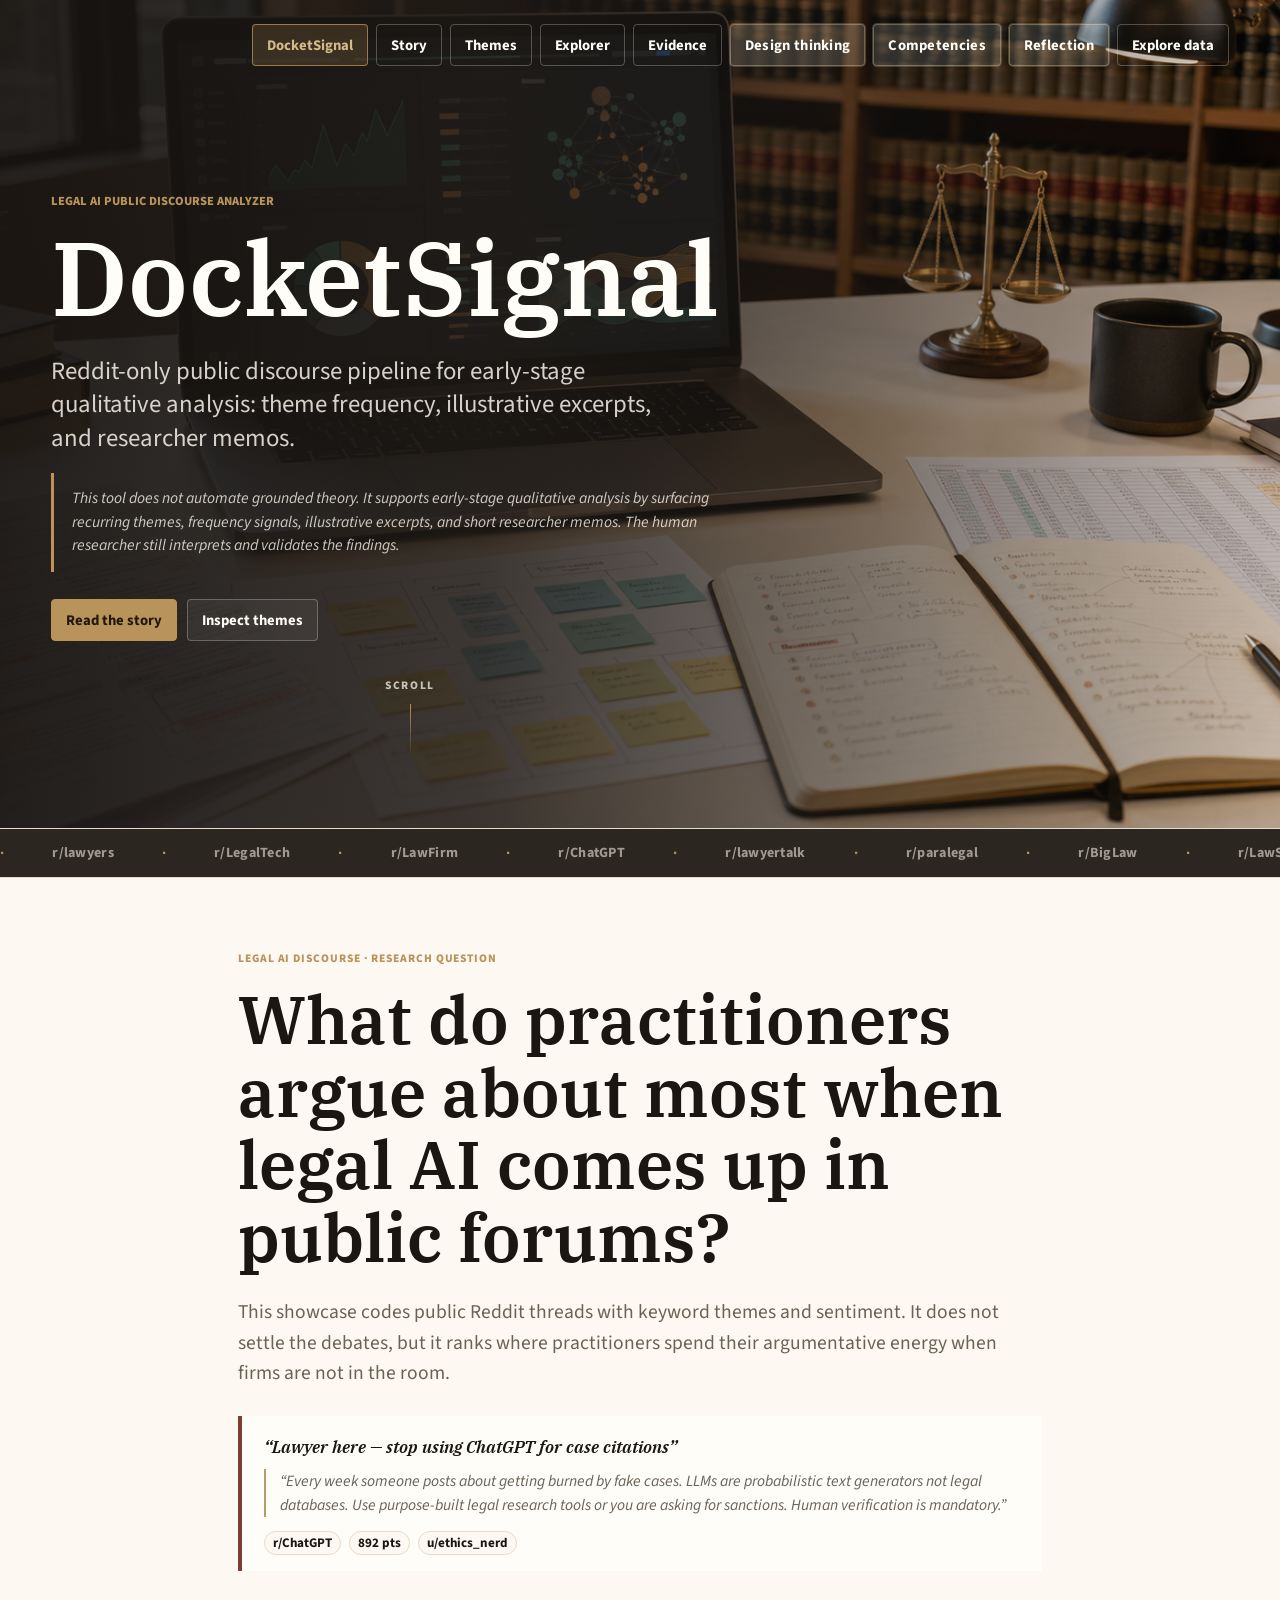
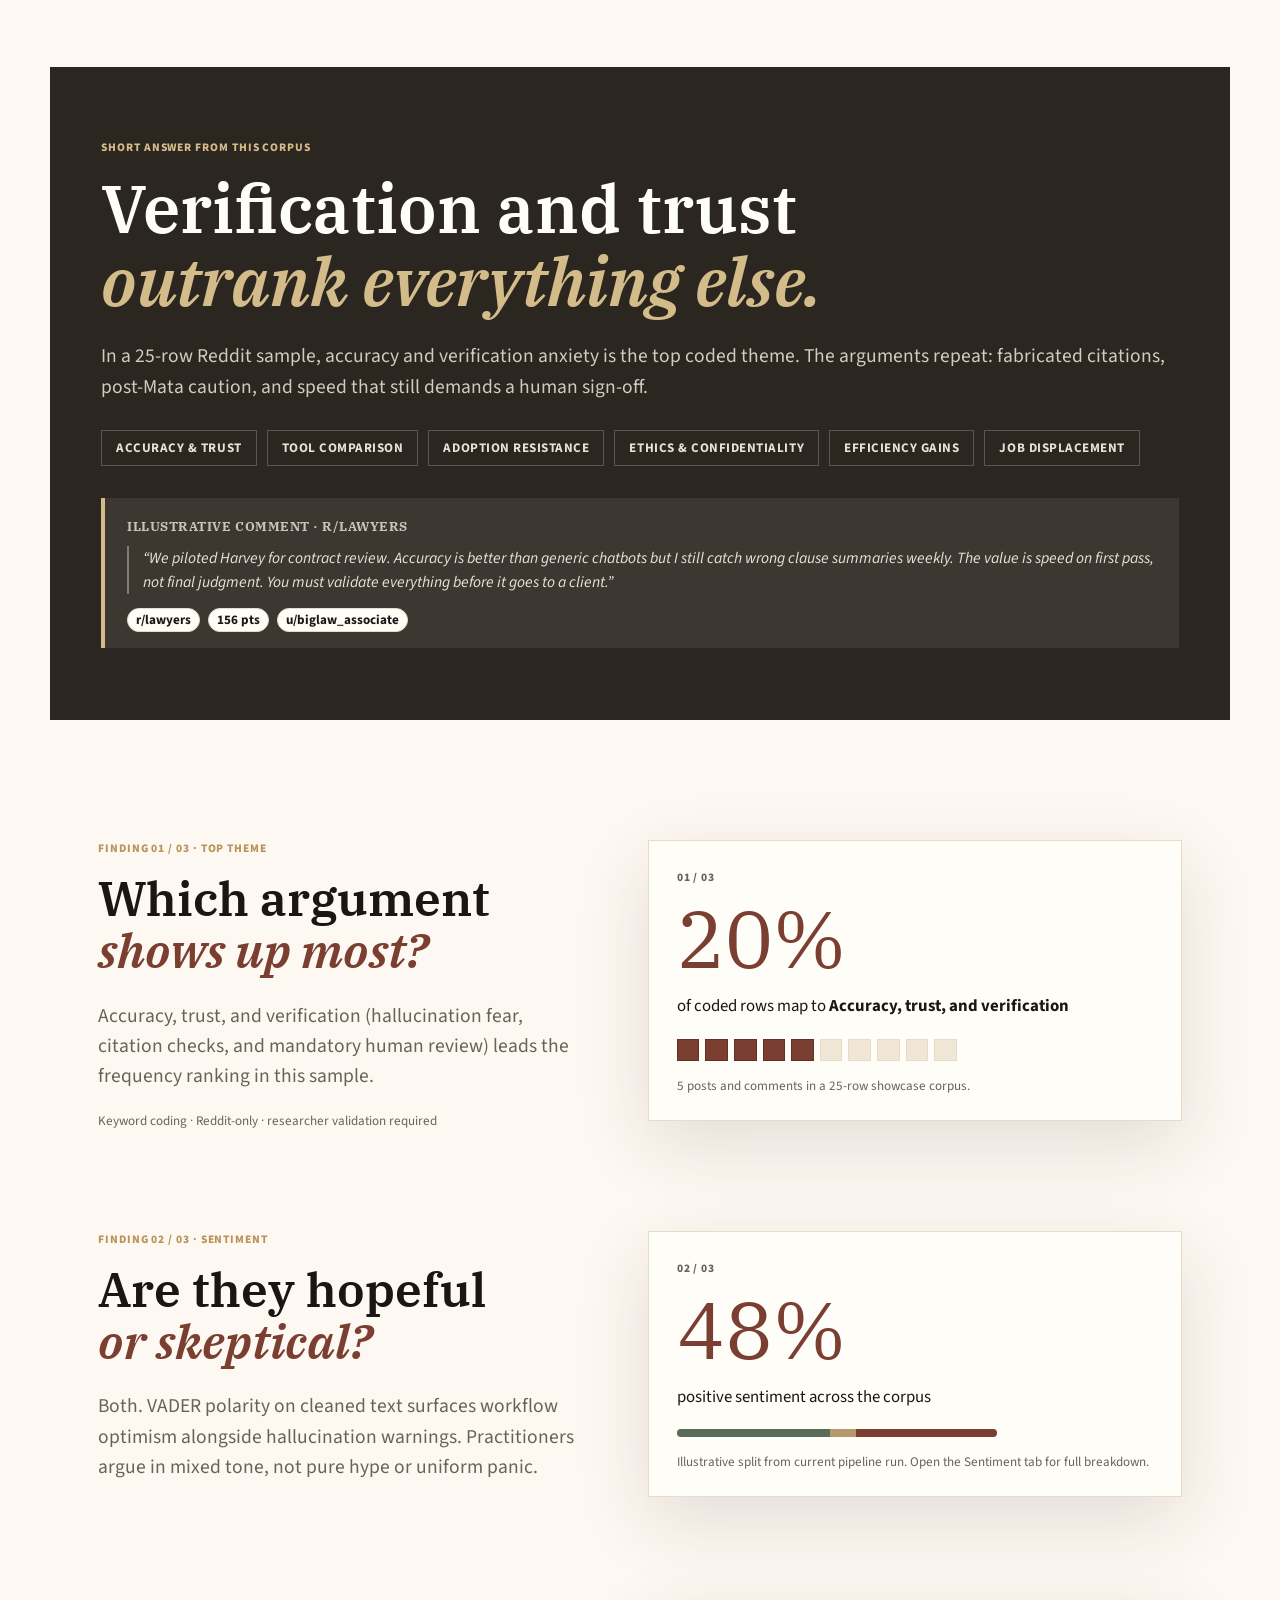
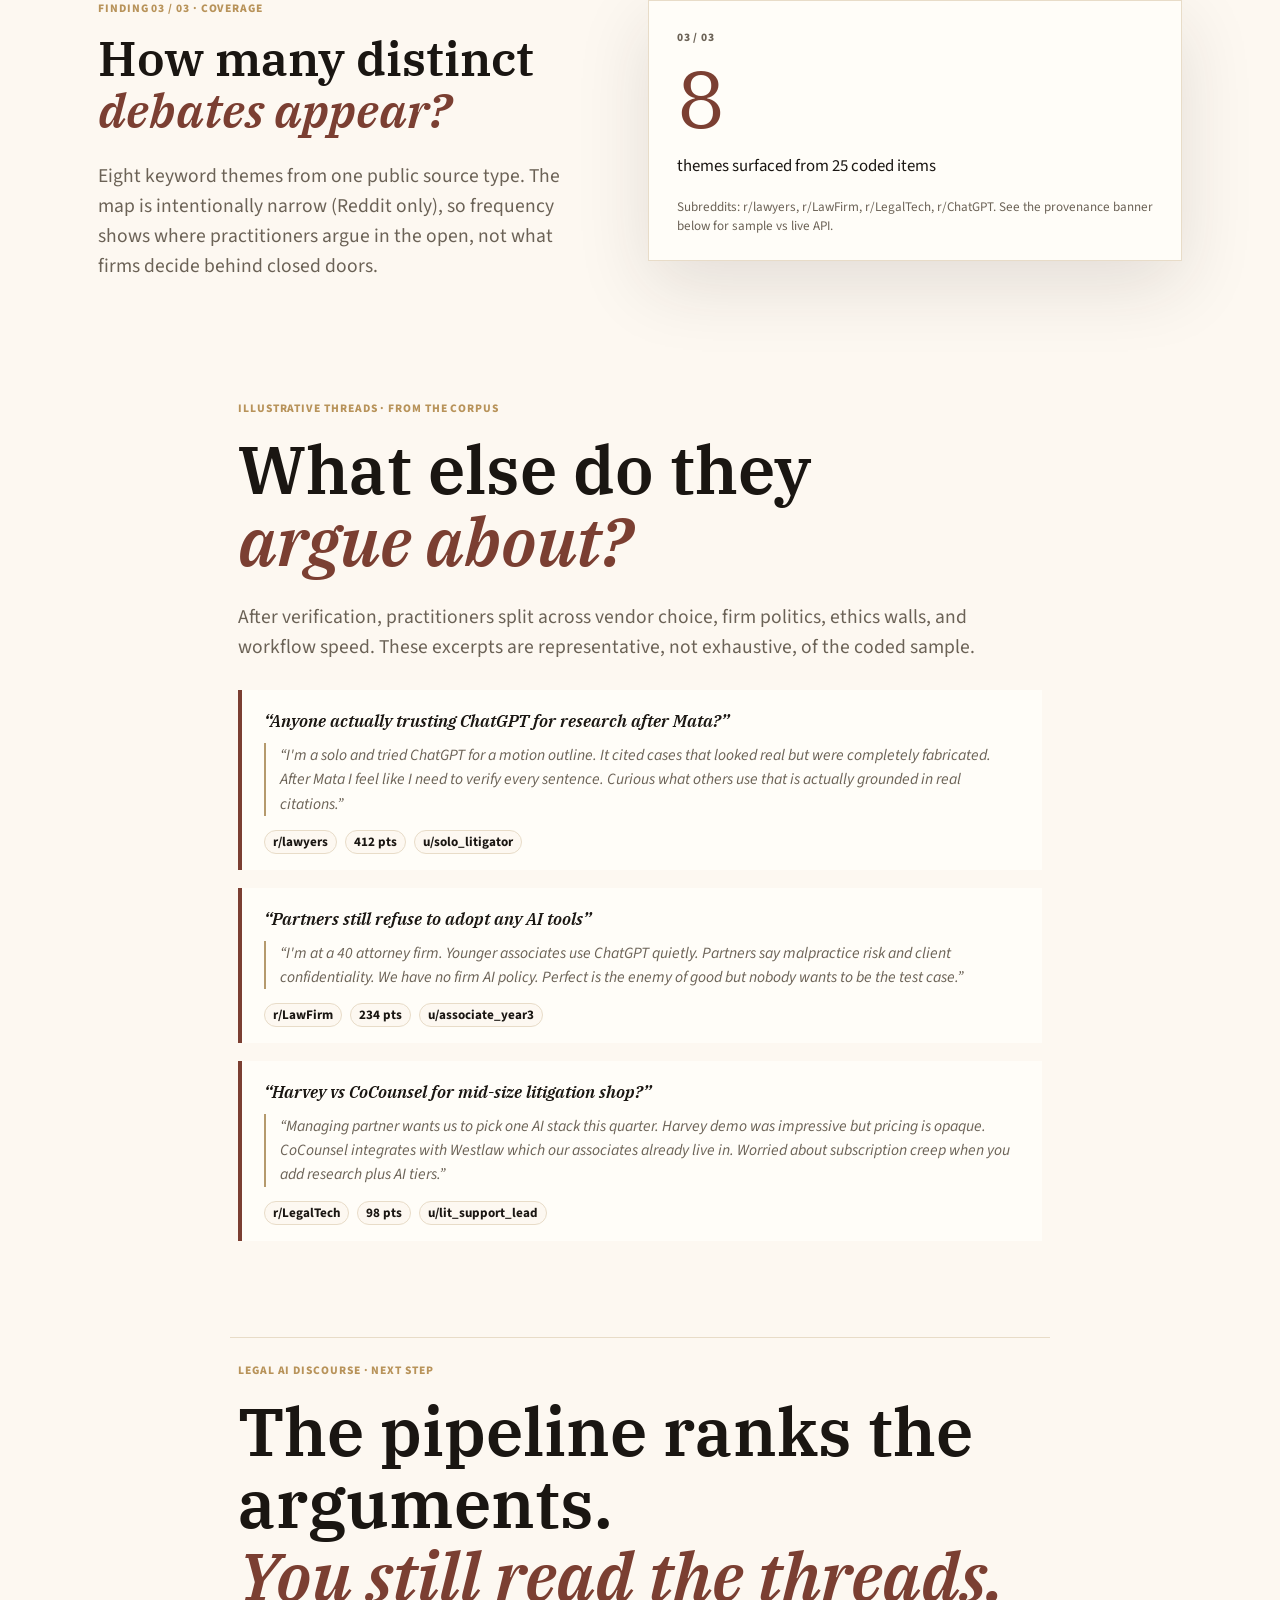
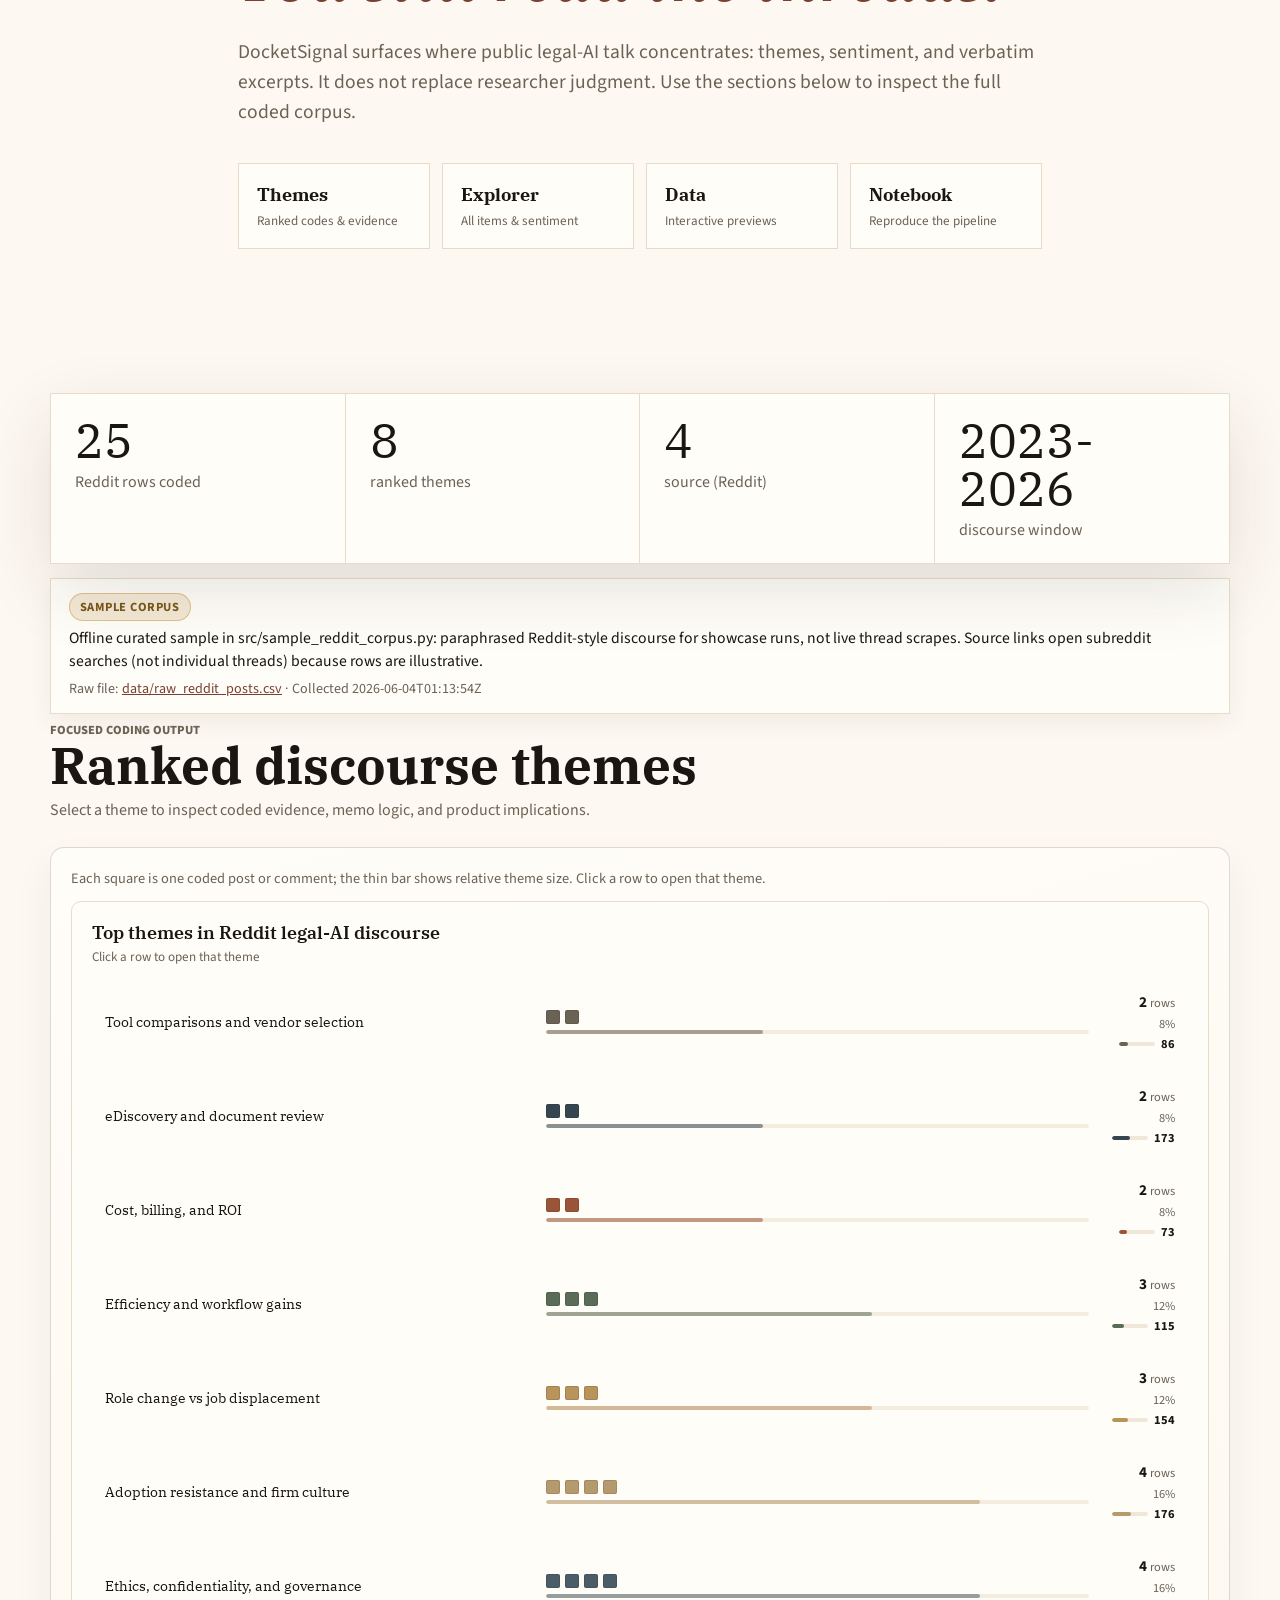
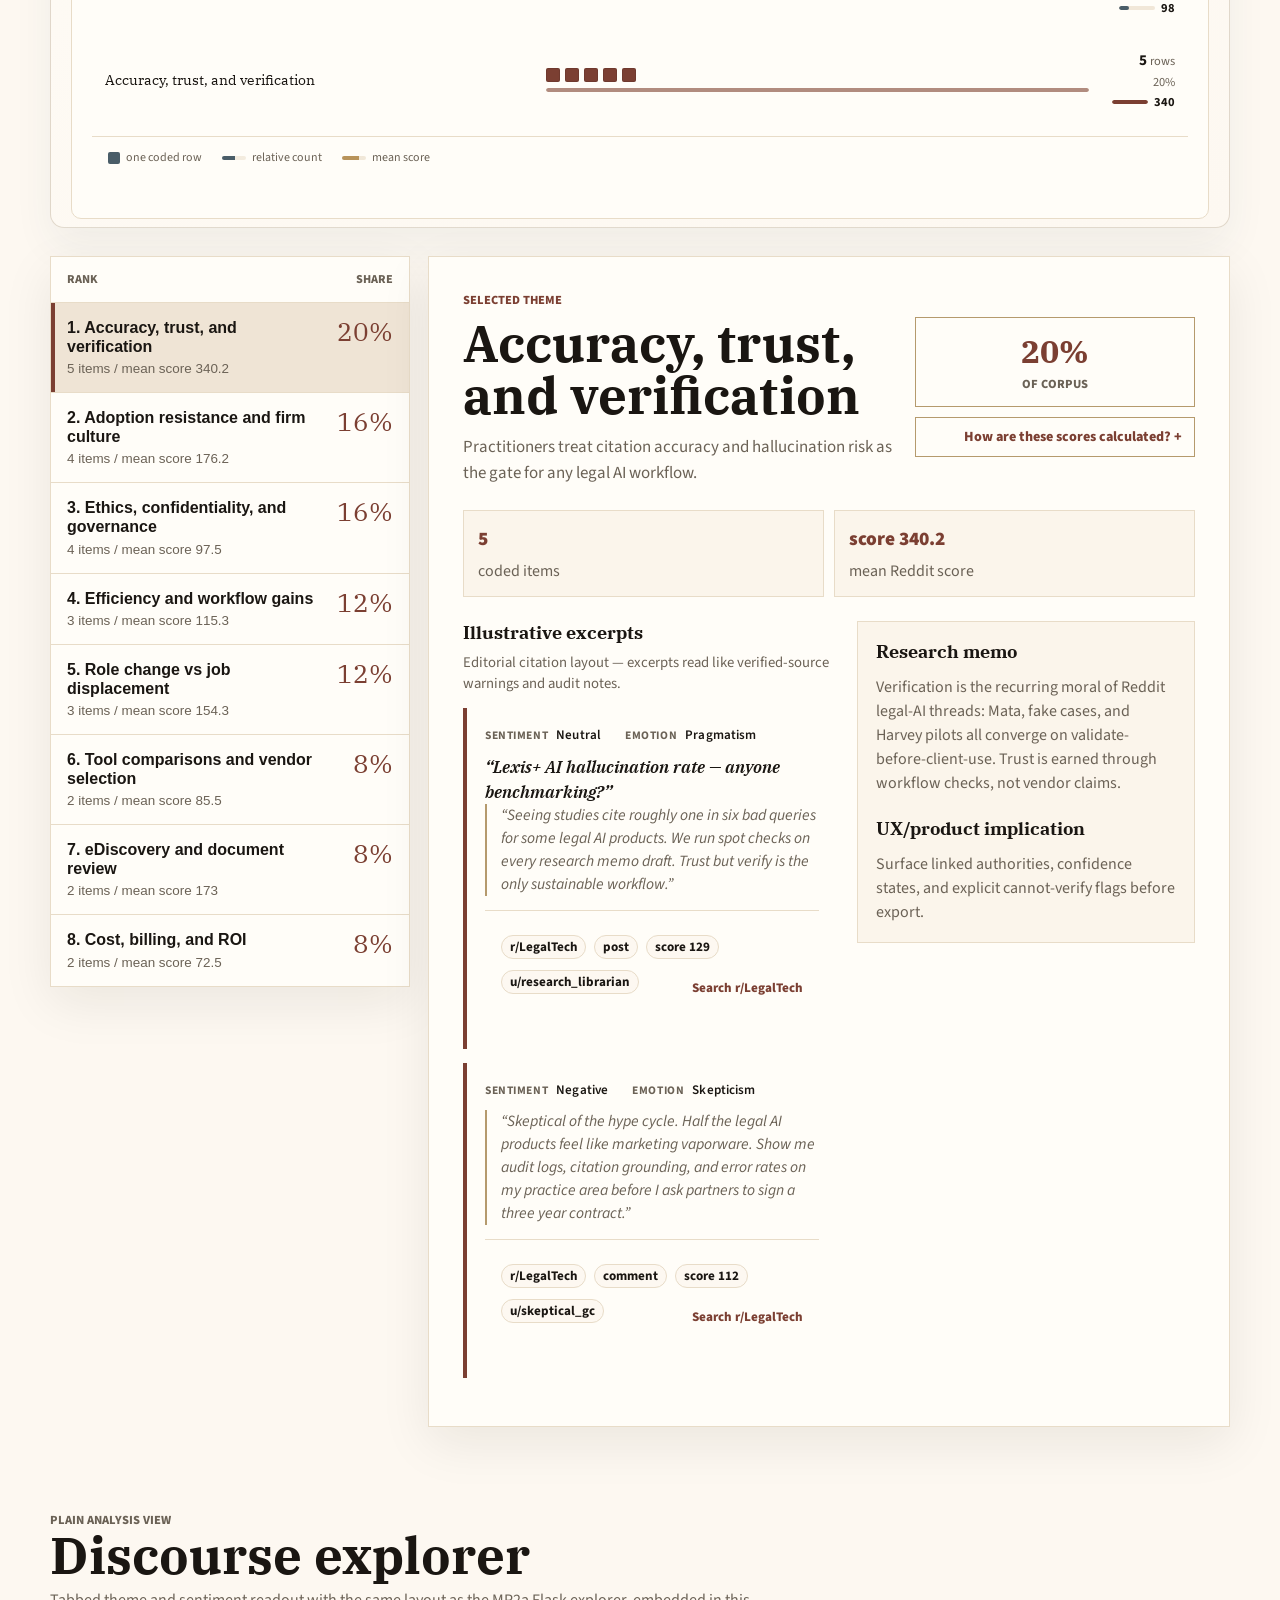
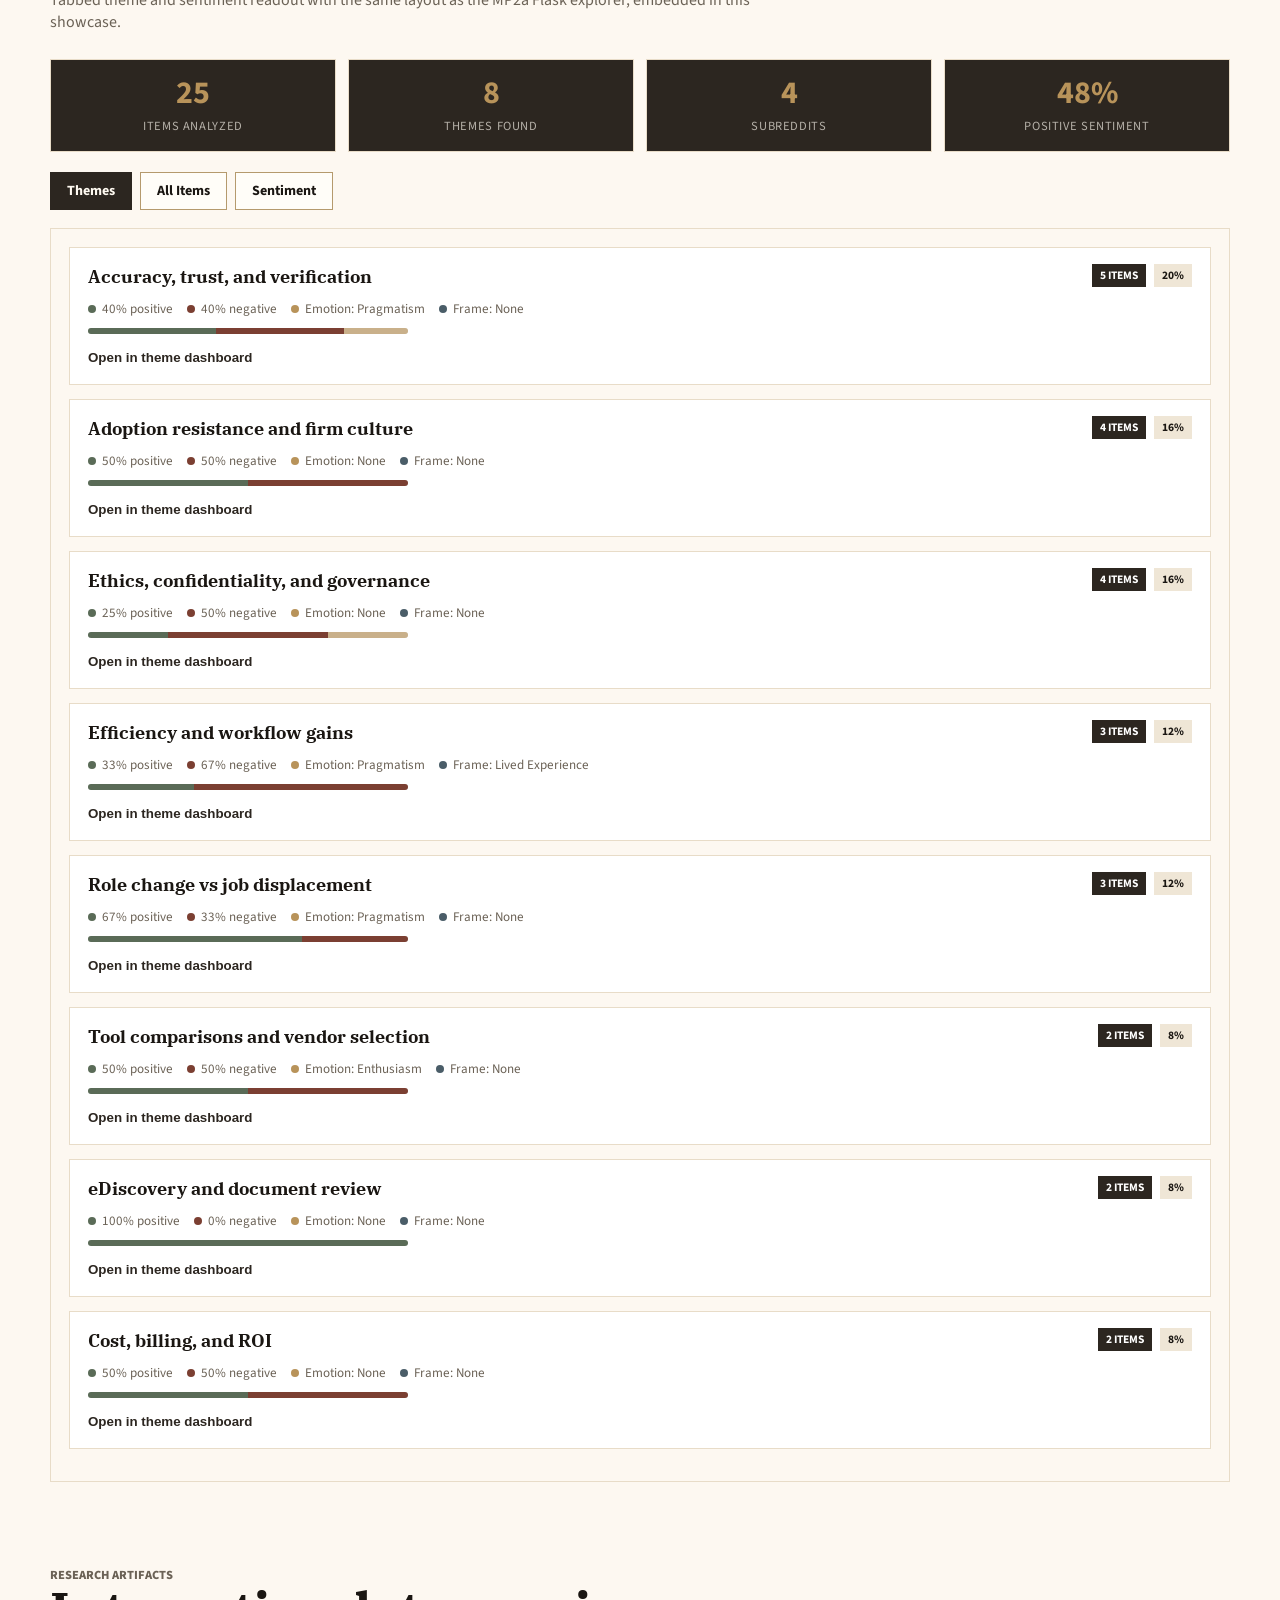
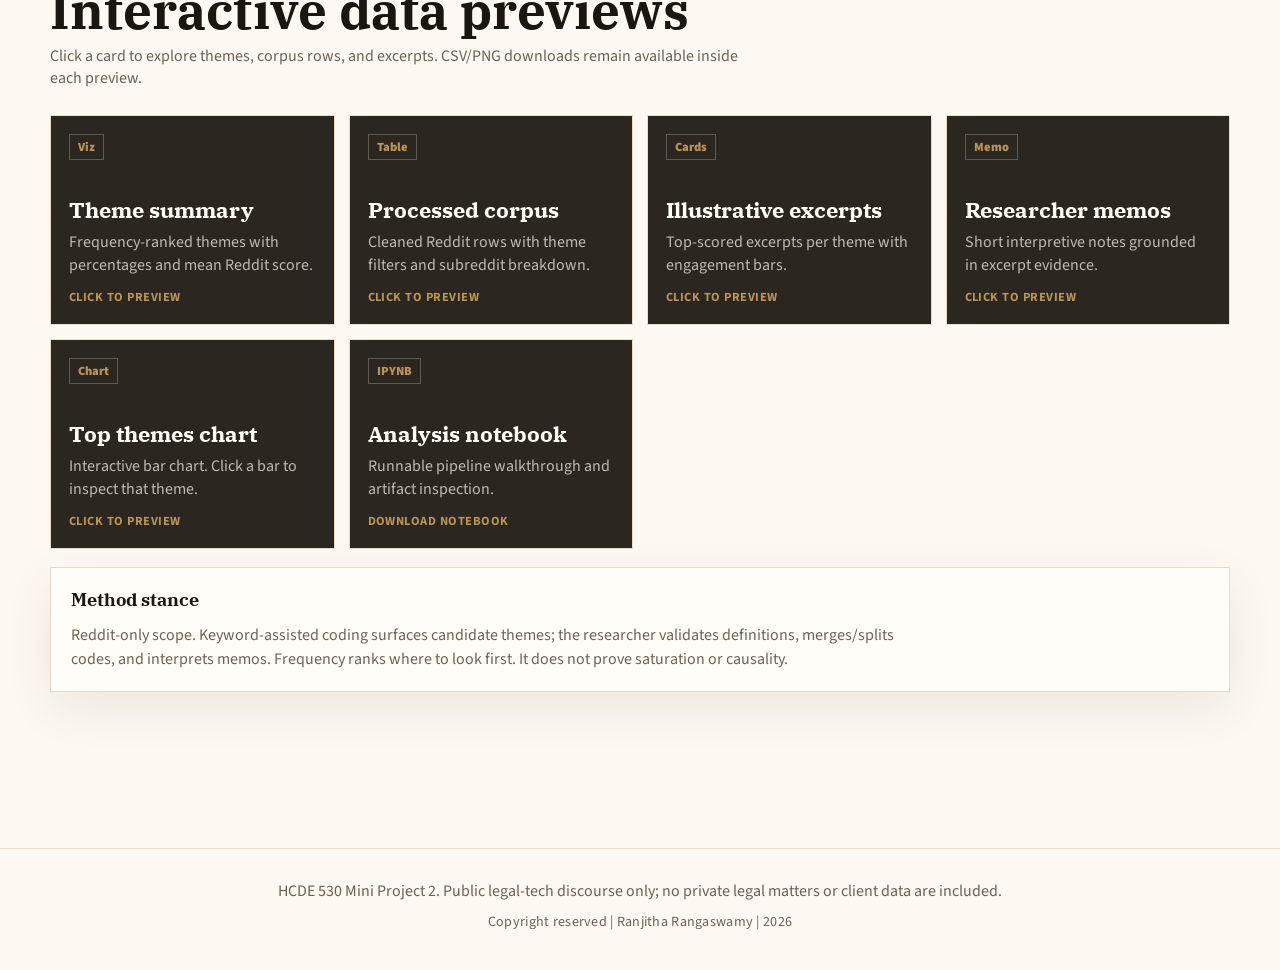
==== commit 4f5013b2: "Deploy latest MiniProject2 showcase with competencies and reflection pages. Syncs hcde530 final subm" ====
--- a/index.html
+++ b/index.html
@@ -7,7 +7,7 @@
     <link rel="preconnect" href="https://fonts.googleapis.com">
     <link rel="preconnect" href="https://fonts.gstatic.com" crossorigin>
     <link href="https://fonts.googleapis.com/css2?family=IBM+Plex+Serif:wght@500;600&family=Source+Sans+3:wght@400;500;600;700&display=swap" rel="stylesheet">
-    <link rel="stylesheet" href="styles.css">
+    <link rel="stylesheet" href="styles.css?v=20260609">
   </head>
   <body>
     <header class="hero">
@@ -19,6 +19,8 @@
         <a href="#discourse-explorer">Explorer</a>
         <a href="#evidence">Evidence</a>
         <a href="design.html" class="topbar__design-card">Design thinking</a>
+        <a href="competencies.html" class="topbar__design-card">Competencies</a>
+        <a href="reflection.html" class="topbar__design-card">Reflection</a>
         <a href="#explore">Explore data</a>
       </nav>
       <section class="hero__content">
@@ -414,15 +416,15 @@
     </div>
 
     <script src="https://cdn.plot.ly/plotly-2.35.2.min.js"></script>
-    <script src="provenance.js"></script>
-    <script src="showcase-data.js"></script>
-    <script src="links.js"></script>
-    <script src="palette.js"></script>
-    <script src="theme-viz.js"></script>
-    <script src="theme-evidence.js"></script>
-    <script src="app.js"></script>
-    <script src="preview.js"></script>
-    <script src="explorer.js"></script>
-    <script src="scrolly.js"></script>
+    <script src="provenance.js?v=20260609"></script>
+    <script src="showcase-data.js?v=20260609"></script>
+    <script src="links.js?v=20260609"></script>
+    <script src="palette.js?v=20260609"></script>
+    <script src="theme-viz.js?v=20260609"></script>
+    <script src="theme-evidence.js?v=20260609"></script>
+    <script src="app.js?v=20260609"></script>
+    <script src="preview.js?v=20260609"></script>
+    <script src="explorer.js?v=20260609"></script>
+    <script src="scrolly.js?v=20260609"></script>
   </body>
 </html>
